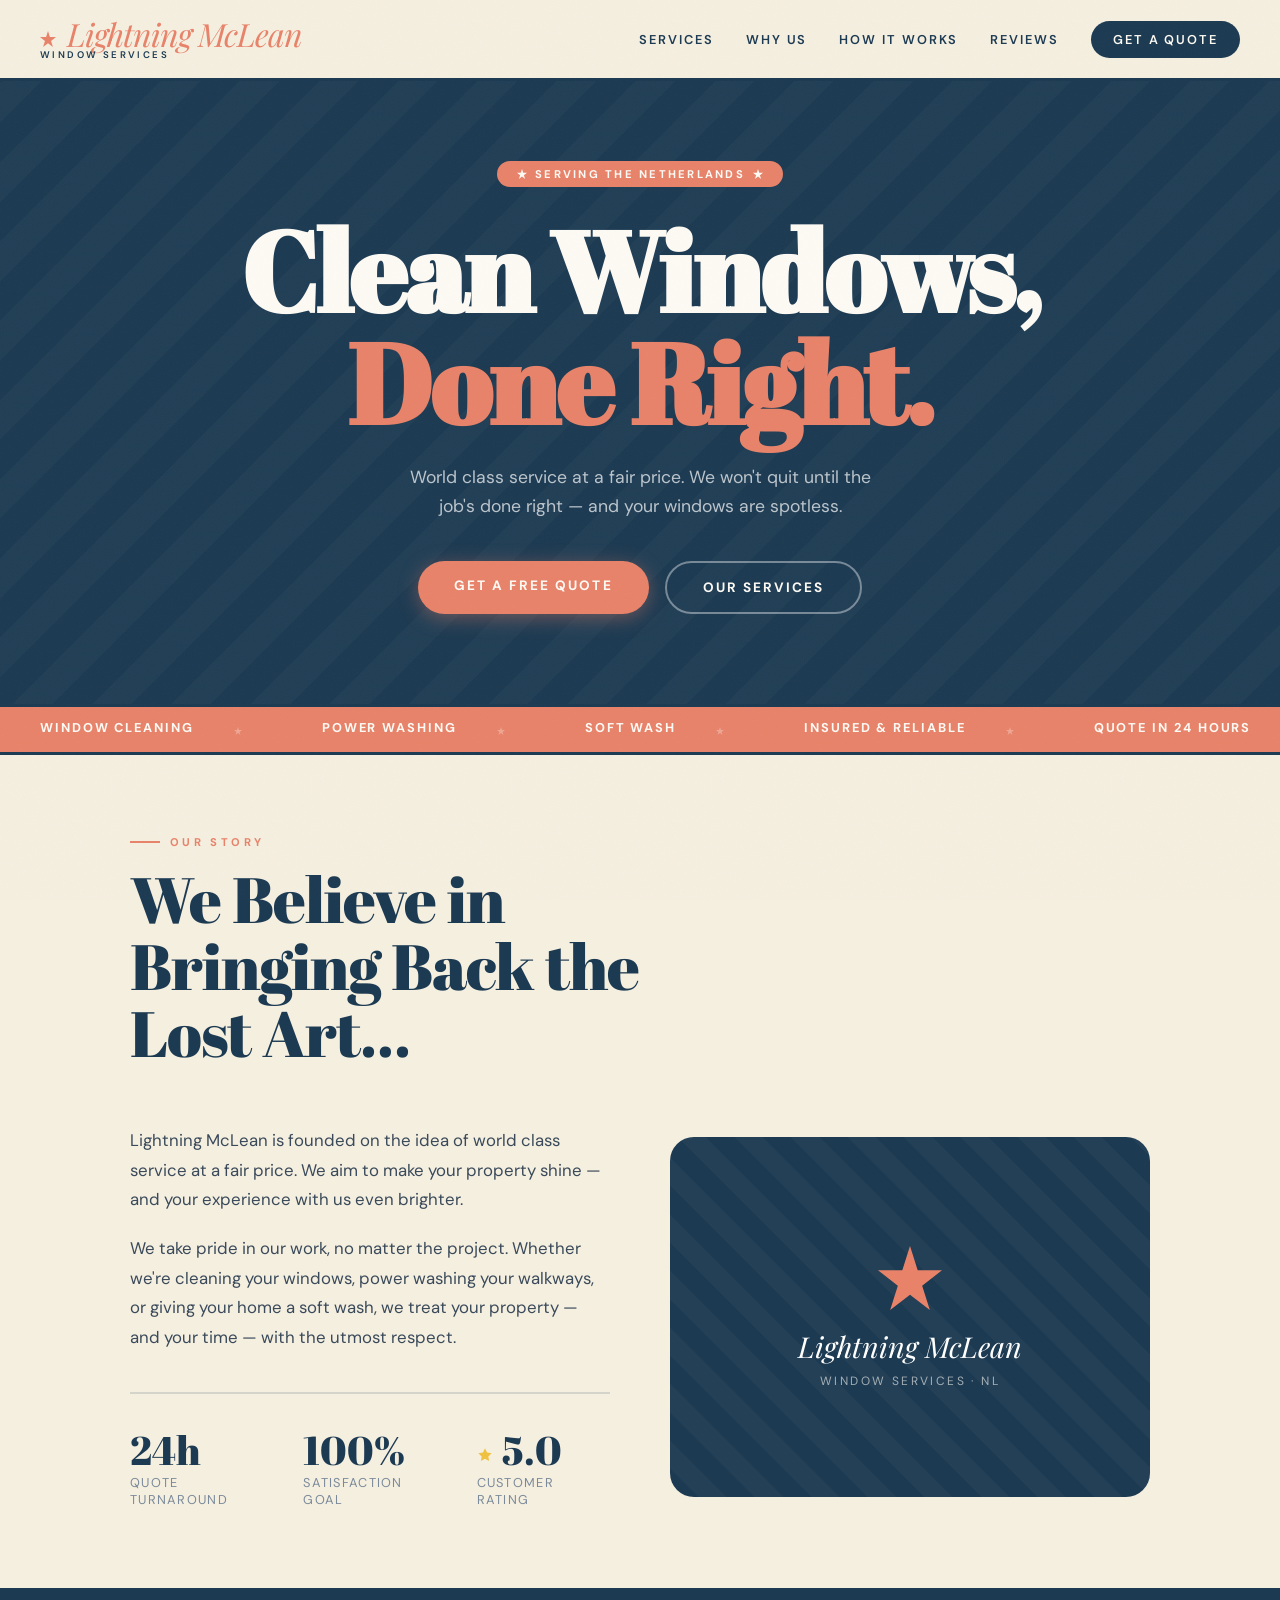
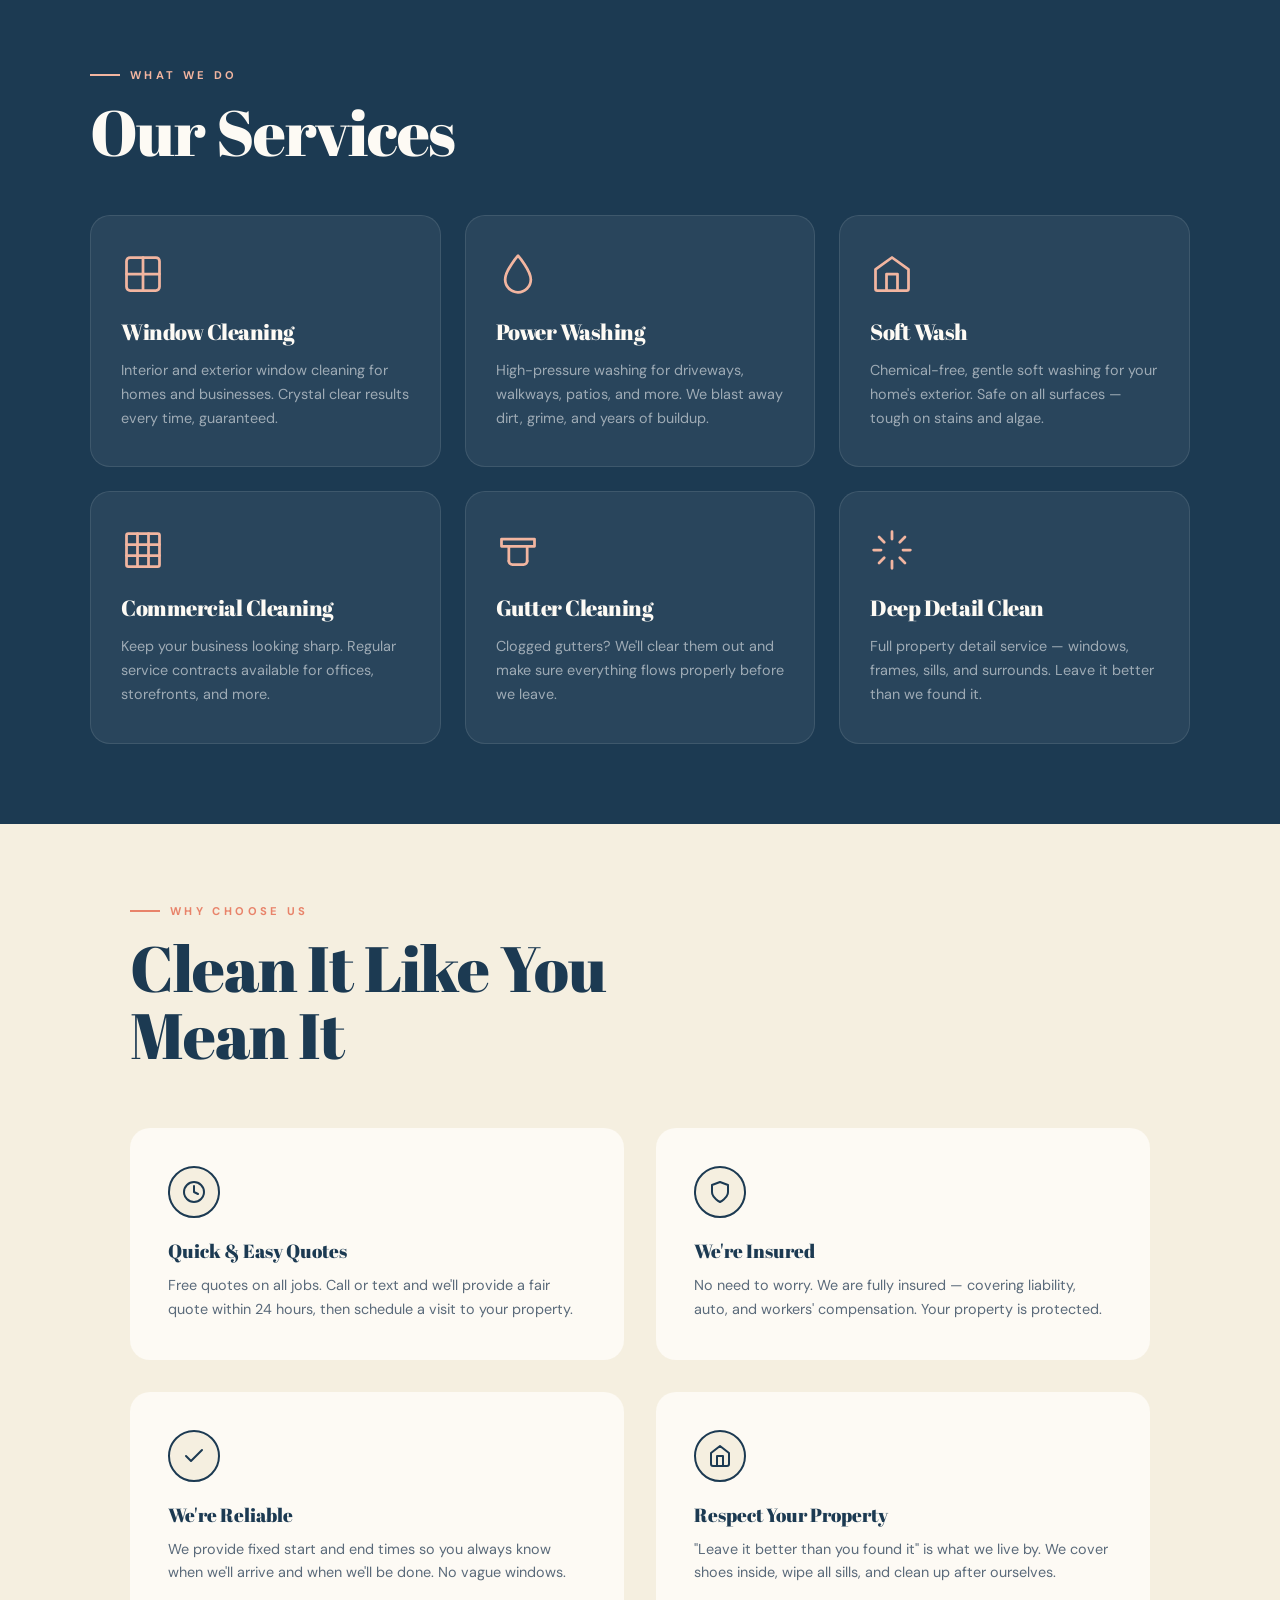
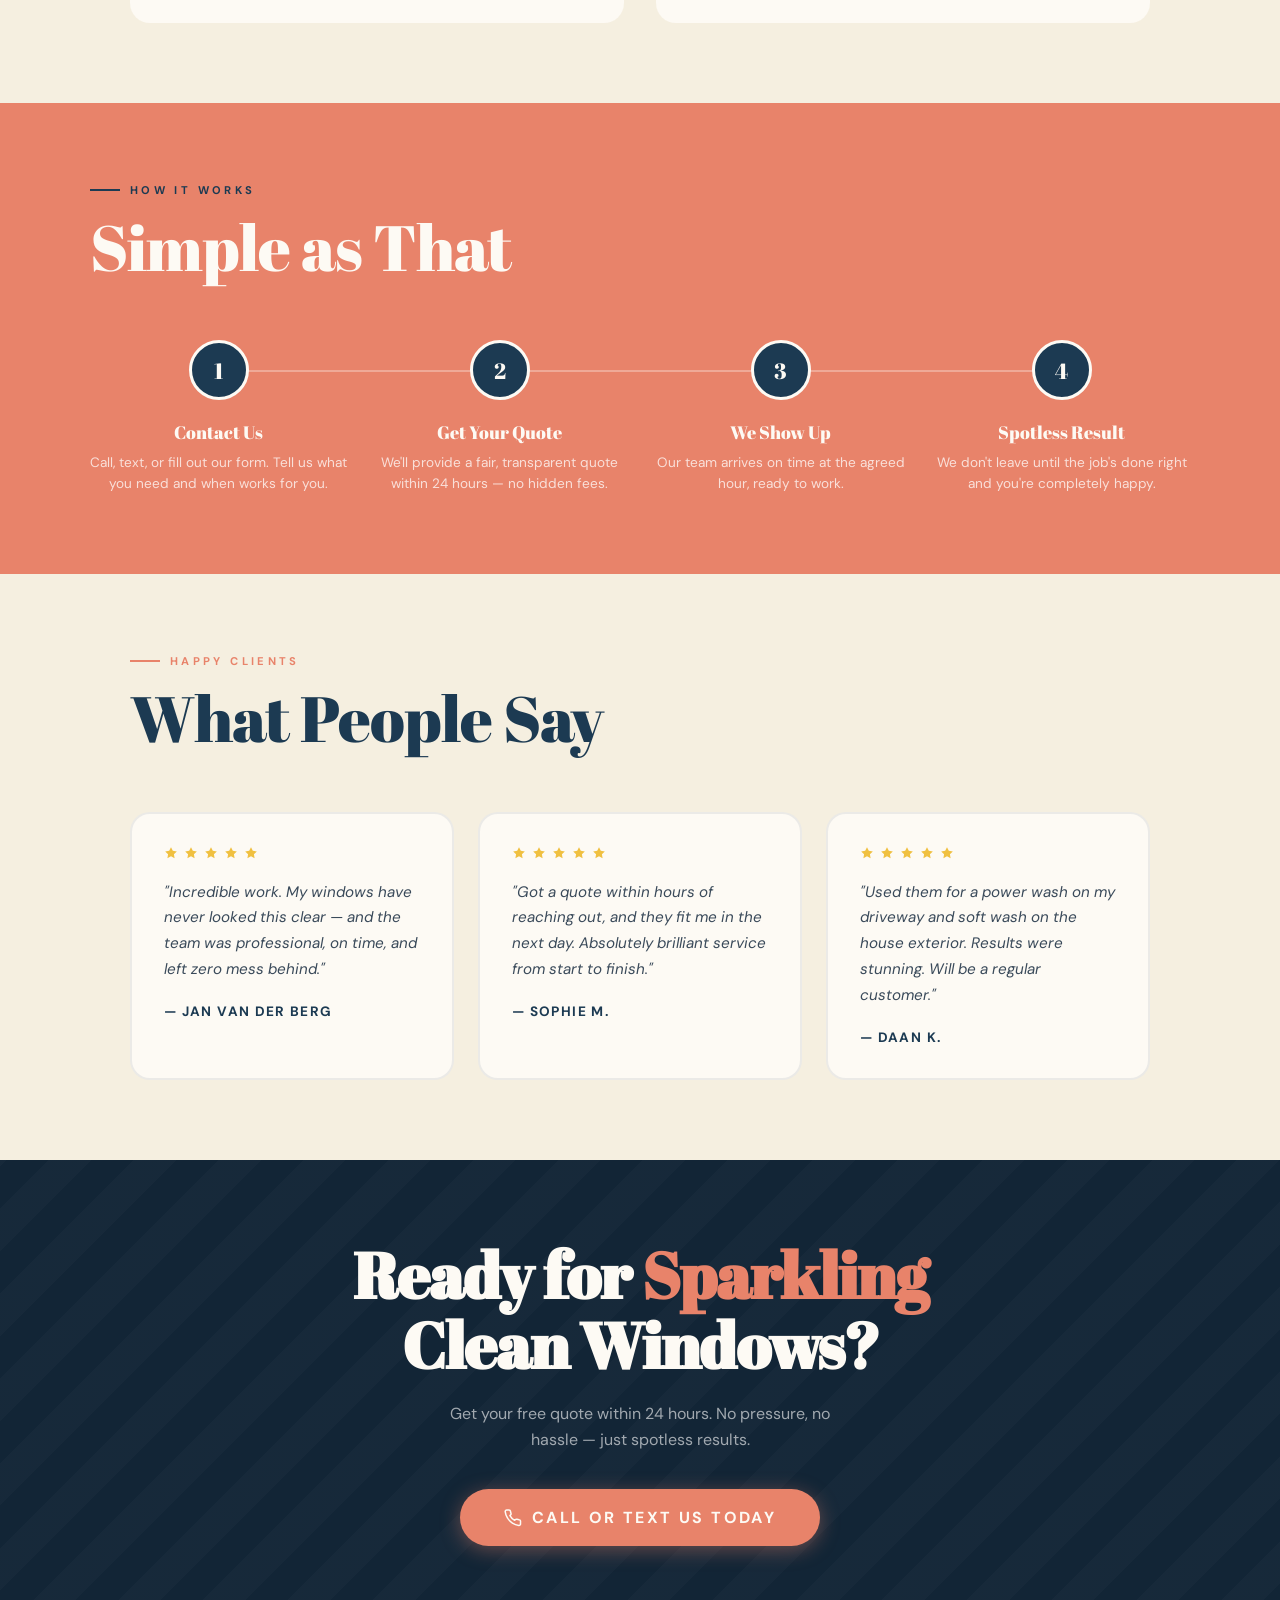
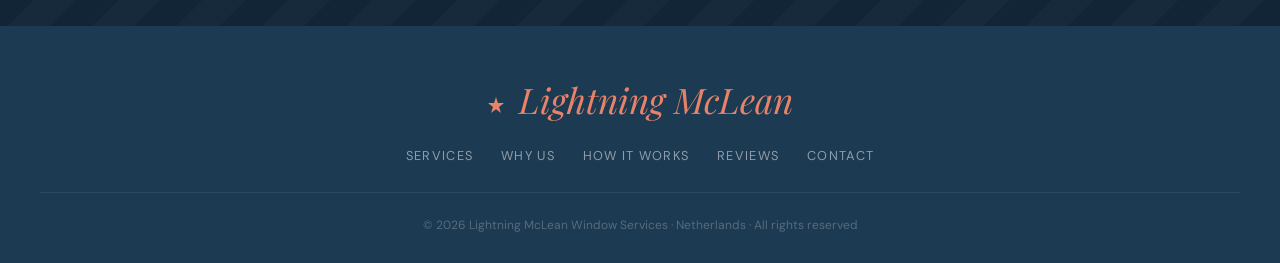
==== index.html @ 9692aee8 "Rename lightning-mclean.html to index.html" ====
<!DOCTYPE html>
<html lang="en">
<head>
<meta charset="UTF-8">
<meta name="viewport" content="width=device-width, initial-scale=1.0">
<title>Lightning McLean – Window Services</title>
<link href="https://fonts.googleapis.com/css2?family=Playfair+Display:ital,wght@0,700;1,700&family=Abril+Fatface&family=DM+Sans:wght@400;500;600&display=swap" rel="stylesheet">
<style>
  :root {
    --cream: #F5EFE0;
    --pink: #E8836A;
    --pink-light: #F2B5A0;
    --navy: #1C3A52;
    --navy-dark: #122536;
    --yellow: #F0C040;
    --white: #FDFAF4;
  }

  * { margin: 0; padding: 0; box-sizing: border-box; }

  html { scroll-behavior: smooth; }

  body {
    background: var(--cream);
    font-family: 'DM Sans', sans-serif;
    color: var(--navy);
    overflow-x: hidden;
  }

  /* ── NOISE TEXTURE OVERLAY ── */
  body::before {
    content: '';
    position: fixed;
    inset: 0;
    pointer-events: none;
    z-index: 9999;
    opacity: 0.025;
    background-image: url("data:image/svg+xml,%3Csvg viewBox='0 0 200 200' xmlns='http://www.w3.org/2000/svg'%3E%3Cfilter id='n'%3E%3CfeTurbulence type='fractalNoise' baseFrequency='0.9' numOctaves='4' stitchTiles='stitch'/%3E%3C/filter%3E%3Crect width='100%25' height='100%25' filter='url(%23n)'/%3E%3C/svg%3E");
    background-size: 200px;
  }

  /* ── NAV ── */
  nav {
    background: var(--cream);
    border-bottom: 3px solid var(--navy);
    padding: 18px 40px;
    display: flex;
    align-items: center;
    justify-content: space-between;
    position: sticky;
    top: 0;
    z-index: 100;
  }

  .logo {
    display: flex;
    flex-direction: column;
    line-height: 1;
  }

  .logo-script {
    font-family: 'Playfair Display', serif;
    font-style: italic;
    font-size: 2rem;
    color: var(--pink);
    letter-spacing: -1px;
  }

  .logo-sub {
    font-size: 0.6rem;
    font-weight: 600;
    letter-spacing: 0.25em;
    text-transform: uppercase;
    color: var(--navy);
  }

  .logo-star {
    display: inline-block;
    margin-right: 4px;
    color: var(--pink);
  }

  nav ul {
    list-style: none;
    display: flex;
    gap: 32px;
  }

  nav ul a {
    text-decoration: none;
    font-weight: 600;
    font-size: 0.8rem;
    letter-spacing: 0.15em;
    text-transform: uppercase;
    color: var(--navy);
    transition: color 0.2s;
  }

  nav ul a:hover { color: var(--pink); }

  .nav-cta {
    background: var(--navy);
    color: var(--white) !important;
    padding: 10px 22px;
    border-radius: 50px;
    transition: background 0.2s !important;
  }

  .nav-cta:hover { background: var(--pink) !important; color: var(--white) !important; }

  /* ── HERO ── */
  .hero {
    background: var(--navy);
    position: relative;
    overflow: hidden;
    padding: 80px 40px 90px;
    display: flex;
    flex-direction: column;
    align-items: center;
    text-align: center;
  }

  .hero-stripes {
    position: absolute;
    inset: 0;
    background: repeating-linear-gradient(
      -45deg,
      transparent,
      transparent 28px,
      rgba(255,255,255,0.025) 28px,
      rgba(255,255,255,0.025) 56px
    );
  }

  .hero-badge {
    background: var(--pink);
    color: var(--white);
    font-size: 0.7rem;
    font-weight: 700;
    letter-spacing: 0.2em;
    text-transform: uppercase;
    padding: 6px 20px;
    border-radius: 50px;
    margin-bottom: 28px;
    display: inline-flex;
    align-items: center;
    gap: 8px;
    position: relative;
  }

  .hero h1 {
    font-family: 'Abril Fatface', cursive;
    font-size: clamp(3.5rem, 9vw, 7rem);
    color: var(--white);
    line-height: 1;
    letter-spacing: -2px;
    position: relative;
    max-width: 800px;
  }

  .hero h1 span {
    color: var(--pink);
    display: block;
  }

  .hero-sub {
    color: rgba(255,255,255,0.7);
    font-size: 1.1rem;
    max-width: 480px;
    margin: 24px auto 40px;
    line-height: 1.65;
    position: relative;
  }

  .hero-btns {
    display: flex;
    gap: 16px;
    flex-wrap: wrap;
    justify-content: center;
    position: relative;
  }

  .btn-primary {
    background: var(--pink);
    color: var(--white);
    border: none;
    padding: 16px 36px;
    border-radius: 50px;
    font-family: 'DM Sans', sans-serif;
    font-weight: 700;
    font-size: 0.85rem;
    letter-spacing: 0.15em;
    text-transform: uppercase;
    cursor: pointer;
    text-decoration: none;
    display: inline-block;
    transition: transform 0.2s, box-shadow 0.2s;
    box-shadow: 0 4px 20px rgba(232,131,106,0.4);
  }

  .btn-primary:hover {
    transform: translateY(-2px);
    box-shadow: 0 8px 30px rgba(232,131,106,0.5);
  }

  .btn-outline {
    background: transparent;
    color: var(--white);
    border: 2px solid rgba(255,255,255,0.4);
    padding: 16px 36px;
    border-radius: 50px;
    font-family: 'DM Sans', sans-serif;
    font-weight: 700;
    font-size: 0.85rem;
    letter-spacing: 0.15em;
    text-transform: uppercase;
    cursor: pointer;
    text-decoration: none;
    display: inline-block;
    transition: border-color 0.2s, background 0.2s;
  }

  .btn-outline:hover {
    border-color: var(--pink);
    background: rgba(232,131,106,0.1);
  }

  /* ── MARQUEE TICKER ── */
  .ticker {
    background: var(--pink);
    color: var(--white);
    padding: 12px 0;
    overflow: hidden;
    border-top: 3px solid var(--navy);
    border-bottom: 3px solid var(--navy);
  }

  .ticker-inner {
    display: flex;
    white-space: nowrap;
    animation: ticker 20s linear infinite;
    gap: 0;
  }

  .ticker-item {
    font-weight: 700;
    font-size: 0.8rem;
    letter-spacing: 0.15em;
    text-transform: uppercase;
    padding: 0 40px;
    flex-shrink: 0;
  }

  .ticker-dot {
    opacity: 0.5;
    margin-right: 40px;
  }

  @keyframes ticker {
    0% { transform: translateX(0); }
    100% { transform: translateX(-50%); }
  }

  /* ── ABOUT ── */
  .section { padding: 80px 40px; max-width: 1100px; margin: 0 auto; }

  .section-label {
    font-size: 0.7rem;
    font-weight: 700;
    letter-spacing: 0.3em;
    text-transform: uppercase;
    color: var(--pink);
    margin-bottom: 16px;
    display: flex;
    align-items: center;
    gap: 10px;
  }

  .section-label::before {
    content: '';
    display: inline-block;
    width: 30px;
    height: 2px;
    background: var(--pink);
  }

  .section-title {
    font-family: 'Abril Fatface', cursive;
    font-size: clamp(2.5rem, 5vw, 4rem);
    color: var(--navy);
    line-height: 1.05;
    letter-spacing: -1px;
    max-width: 600px;
  }

  .about-grid {
    display: grid;
    grid-template-columns: 1fr 1fr;
    gap: 60px;
    align-items: center;
    margin-top: 60px;
  }

  .about-text p {
    font-size: 1.05rem;
    line-height: 1.75;
    color: #3a4a5a;
    margin-bottom: 20px;
  }

  .about-visual {
    background: var(--navy);
    border-radius: 24px;
    aspect-ratio: 4/3;
    display: flex;
    flex-direction: column;
    align-items: center;
    justify-content: center;
    position: relative;
    overflow: hidden;
  }

  .about-visual-inner {
    text-align: center;
    color: var(--white);
    position: relative;
    z-index: 1;
  }

  .about-visual::before {
    content: '';
    position: absolute;
    inset: 0;
    background: repeating-linear-gradient(
      45deg,
      transparent,
      transparent 20px,
      rgba(255,255,255,0.03) 20px,
      rgba(255,255,255,0.03) 40px
    );
  }

  .big-stat {
    font-family: 'Abril Fatface', cursive;
    font-size: 5rem;
    color: var(--pink);
    line-height: 1;
    display: block;
  }

  .stat-label {
    font-size: 0.75rem;
    letter-spacing: 0.2em;
    text-transform: uppercase;
    opacity: 0.6;
    margin-top: 8px;
  }

  .stats-row {
    display: flex;
    gap: 40px;
    margin-top: 40px;
    border-top: 2px solid rgba(28,58,82,0.15);
    padding-top: 36px;
  }

  .stat-box { flex: 1; }

  .stat-number {
    font-family: 'Abril Fatface', cursive;
    font-size: 2.5rem;
    color: var(--navy);
    line-height: 1;
  }

  .stat-desc {
    font-size: 0.8rem;
    color: #7a8a9a;
    margin-top: 4px;
    text-transform: uppercase;
    letter-spacing: 0.1em;
  }

  /* ── SERVICES ── */
  .services-section {
    background: var(--navy);
    padding: 80px 40px;
  }

  .services-inner {
    max-width: 1100px;
    margin: 0 auto;
  }

  .services-section .section-label { color: var(--pink-light); }
  .services-section .section-label::before { background: var(--pink-light); }
  .services-section .section-title { color: var(--white); }

  .services-grid {
    display: grid;
    grid-template-columns: repeat(3, 1fr);
    gap: 24px;
    margin-top: 50px;
  }

  .service-card {
    background: rgba(255,255,255,0.06);
    border: 1px solid rgba(255,255,255,0.1);
    border-radius: 20px;
    padding: 36px 30px;
    transition: transform 0.2s, background 0.2s;
    position: relative;
    overflow: hidden;
  }

  .service-card::before {
    content: '';
    position: absolute;
    top: 0; left: 0; right: 0;
    height: 3px;
    background: var(--pink);
    transform: scaleX(0);
    transform-origin: left;
    transition: transform 0.3s;
  }

  .service-card:hover { transform: translateY(-4px); background: rgba(255,255,255,0.09); }
  .service-card:hover::before { transform: scaleX(1); }

  .service-icon {
    width: 44px;
    height: 44px;
    margin-bottom: 20px;
    display: block;
    color: var(--pink-light);
  }

  .service-name {
    font-family: 'Abril Fatface', cursive;
    font-size: 1.4rem;
    color: var(--white);
    margin-bottom: 12px;
    letter-spacing: -0.5px;
  }

  .service-desc {
    font-size: 0.9rem;
    color: rgba(255,255,255,0.55);
    line-height: 1.65;
  }

  /* ── WHY US ── */
  .why-grid {
    display: grid;
    grid-template-columns: repeat(2, 1fr);
    gap: 32px;
    margin-top: 60px;
  }

  .why-card {
    background: var(--white);
    border-radius: 20px;
    padding: 36px;
    border: 2px solid transparent;
    transition: border-color 0.2s, transform 0.2s;
  }

  .why-card:hover {
    border-color: var(--pink);
    transform: translateY(-3px);
  }

  .why-icon {
    width: 52px;
    height: 52px;
    background: var(--cream);
    border-radius: 50%;
    display: flex;
    align-items: center;
    justify-content: center;
    margin-bottom: 20px;
    border: 2px solid var(--navy);
  }

  .why-icon svg {
    width: 24px;
    height: 24px;
    stroke: var(--navy);
    fill: none;
    stroke-width: 2;
    stroke-linecap: round;
    stroke-linejoin: round;
  }

  .why-title {
    font-family: 'Abril Fatface', cursive;
    font-size: 1.2rem;
    color: var(--navy);
    margin-bottom: 10px;
  }

  .why-desc {
    font-size: 0.9rem;
    color: #5a6a7a;
    line-height: 1.65;
  }

  /* ── PROCESS ── */
  .process-section {
    background: var(--pink);
    padding: 80px 40px;
  }

  .process-inner {
    max-width: 1100px;
    margin: 0 auto;
  }

  .process-section .section-label { color: var(--navy); }
  .process-section .section-label::before { background: var(--navy); }
  .process-section .section-title { color: var(--white); }

  .process-steps {
    display: grid;
    grid-template-columns: repeat(4, 1fr);
    gap: 24px;
    margin-top: 60px;
    position: relative;
  }

  .process-steps::before {
    content: '';
    position: absolute;
    top: 30px;
    left: 12%;
    right: 12%;
    height: 2px;
    background: rgba(255,255,255,0.3);
    z-index: 0;
  }

  .step {
    text-align: center;
    position: relative;
    z-index: 1;
  }

  .step-num {
    width: 60px;
    height: 60px;
    background: var(--navy);
    color: var(--white);
    border-radius: 50%;
    display: flex;
    align-items: center;
    justify-content: center;
    font-family: 'Abril Fatface', cursive;
    font-size: 1.4rem;
    margin: 0 auto 20px;
    border: 3px solid var(--white);
  }

  .step-title {
    font-family: 'Abril Fatface', cursive;
    font-size: 1.1rem;
    color: var(--white);
    margin-bottom: 8px;
  }

  .step-desc {
    font-size: 0.85rem;
    color: rgba(255,255,255,0.75);
    line-height: 1.55;
  }

  /* ── TESTIMONIALS ── */
  .testimonials-grid {
    display: grid;
    grid-template-columns: repeat(3, 1fr);
    gap: 24px;
    margin-top: 60px;
  }

  .testimonial {
    background: var(--white);
    border-radius: 20px;
    padding: 32px;
    border: 2px solid rgba(28,58,82,0.08);
  }

  .stars {
    color: var(--yellow);
    font-size: 0.9rem;
    margin-bottom: 16px;
    letter-spacing: 2px;
  }

  .testimonial-text {
    font-size: 0.95rem;
    line-height: 1.7;
    color: #3a4a5a;
    font-style: italic;
    margin-bottom: 20px;
  }

  .testimonial-author {
    font-weight: 700;
    font-size: 0.85rem;
    color: var(--navy);
    text-transform: uppercase;
    letter-spacing: 0.1em;
  }

  /* ── CTA BAND ── */
  .cta-band {
    background: var(--navy-dark);
    padding: 80px 40px;
    text-align: center;
    position: relative;
    overflow: hidden;
  }

  .cta-band::before {
    content: '';
    position: absolute;
    inset: 0;
    background: repeating-linear-gradient(
      -45deg,
      transparent,
      transparent 30px,
      rgba(255,255,255,0.02) 30px,
      rgba(255,255,255,0.02) 60px
    );
  }

  .cta-band h2 {
    font-family: 'Abril Fatface', cursive;
    font-size: clamp(2.5rem, 5vw, 4.5rem);
    color: var(--white);
    line-height: 1.1;
    letter-spacing: -1px;
    margin-bottom: 20px;
    position: relative;
  }

  .cta-band h2 span { color: var(--pink); }

  .cta-band p {
    color: rgba(255,255,255,0.6);
    font-size: 1rem;
    max-width: 420px;
    margin: 0 auto 36px;
    line-height: 1.65;
    position: relative;
  }

  .cta-band .btn-primary { position: relative; font-size: 1rem; padding: 18px 44px; }

  /* ── FOOTER ── */
  footer {
    background: var(--navy);
    padding: 50px 40px 30px;
    display: flex;
    flex-direction: column;
    align-items: center;
    text-align: center;
    gap: 24px;
  }

  .footer-logo-script {
    font-family: 'Playfair Display', serif;
    font-style: italic;
    font-size: 2.2rem;
    color: var(--pink);
  }

  .footer-links {
    display: flex;
    gap: 28px;
    flex-wrap: wrap;
    justify-content: center;
  }

  .footer-links a {
    color: rgba(255,255,255,0.5);
    text-decoration: none;
    font-size: 0.8rem;
    letter-spacing: 0.1em;
    text-transform: uppercase;
    transition: color 0.2s;
  }

  .footer-links a:hover { color: var(--pink); }

  .footer-copy {
    color: rgba(255,255,255,0.25);
    font-size: 0.75rem;
    border-top: 1px solid rgba(255,255,255,0.08);
    width: 100%;
    padding-top: 24px;
    margin-top: 4px;
  }

  /* ── ANIMATIONS ── */
  .fade-up {
    opacity: 0;
    transform: translateY(30px);
    transition: opacity 0.6s ease, transform 0.6s ease;
  }

  .fade-up.visible {
    opacity: 1;
    transform: translateY(0);
  }

  /* ── RESPONSIVE ── */
  @media (max-width: 768px) {
    nav ul { display: none; }
    .about-grid, .services-grid, .why-grid, .testimonials-grid { grid-template-columns: 1fr; }
    .process-steps { grid-template-columns: repeat(2, 1fr); }
    .process-steps::before { display: none; }
    .section { padding: 60px 24px; }
    .services-section, .process-section, .cta-band { padding: 60px 24px; }
    footer { padding: 40px 24px 24px; }
    nav { padding: 16px 24px; }
    .hero { padding: 60px 24px 70px; }
  }
</style>
</head>
<body>

<!-- NAV -->
<nav>
  <div class="logo">
    <span class="logo-script"><span class="logo-star"><svg width="16" height="16" viewBox="0 0 10 10" fill="currentColor"><polygon points="5,0 6.2,3.8 10,3.8 6.9,6.2 8.1,10 5,7.6 1.9,10 3.1,6.2 0,3.8 3.8,3.8"/></svg></span> Lightning McLean</span>
    <span class="logo-sub">Window Services</span>
  </div>
  <ul>
    <li><a href="#services">Services</a></li>
    <li><a href="#why">Why Us</a></li>
    <li><a href="#process">How It Works</a></li>
    <li><a href="#reviews">Reviews</a></li>
    <li><a href="#contact" class="nav-cta">Get a Quote</a></li>
  </ul>
</nav>

<!-- HERO -->
<section class="hero">
  <div class="hero-stripes"></div>
  <div class="hero-badge">
    <svg width="10" height="10" viewBox="0 0 10 10" fill="currentColor"><polygon points="5,0 6.2,3.8 10,3.8 6.9,6.2 8.1,10 5,7.6 1.9,10 3.1,6.2 0,3.8 3.8,3.8"/></svg>
    Serving the Netherlands
    <svg width="10" height="10" viewBox="0 0 10 10" fill="currentColor"><polygon points="5,0 6.2,3.8 10,3.8 6.9,6.2 8.1,10 5,7.6 1.9,10 3.1,6.2 0,3.8 3.8,3.8"/></svg>
  </div>
  <h1>
    Clean Windows,<span>Done Right.</span>
  </h1>
  <p class="hero-sub">World class service at a fair price. We won't quit until the job's done right — and your windows are spotless.</p>
  <div class="hero-btns">
    <a href="#contact" class="btn-primary">Get a Free Quote</a>
    <a href="#services" class="btn-outline">Our Services</a>
  </div>
</section>

<!-- TICKER -->
<div class="ticker">
  <div class="ticker-inner">
    <span class="ticker-item">Window Cleaning</span><span class="ticker-dot"><svg width="8" height="8" viewBox="0 0 10 10" fill="currentColor" style="opacity:0.6"><polygon points="5,0 6.2,3.8 10,3.8 6.9,6.2 8.1,10 5,7.6 1.9,10 3.1,6.2 0,3.8 3.8,3.8"/></svg></span>
    <span class="ticker-item">Power Washing</span><span class="ticker-dot"><svg width="8" height="8" viewBox="0 0 10 10" fill="currentColor" style="opacity:0.6"><polygon points="5,0 6.2,3.8 10,3.8 6.9,6.2 8.1,10 5,7.6 1.9,10 3.1,6.2 0,3.8 3.8,3.8"/></svg></span>
    <span class="ticker-item">Soft Wash</span><span class="ticker-dot"><svg width="8" height="8" viewBox="0 0 10 10" fill="currentColor" style="opacity:0.6"><polygon points="5,0 6.2,3.8 10,3.8 6.9,6.2 8.1,10 5,7.6 1.9,10 3.1,6.2 0,3.8 3.8,3.8"/></svg></span>
    <span class="ticker-item">Insured &amp; Reliable</span><span class="ticker-dot"><svg width="8" height="8" viewBox="0 0 10 10" fill="currentColor" style="opacity:0.6"><polygon points="5,0 6.2,3.8 10,3.8 6.9,6.2 8.1,10 5,7.6 1.9,10 3.1,6.2 0,3.8 3.8,3.8"/></svg></span>
    <span class="ticker-item">Quote in 24 Hours</span><span class="ticker-dot"><svg width="8" height="8" viewBox="0 0 10 10" fill="currentColor" style="opacity:0.6"><polygon points="5,0 6.2,3.8 10,3.8 6.9,6.2 8.1,10 5,7.6 1.9,10 3.1,6.2 0,3.8 3.8,3.8"/></svg></span>
    <span class="ticker-item">Window Cleaning</span><span class="ticker-dot"><svg width="8" height="8" viewBox="0 0 10 10" fill="currentColor" style="opacity:0.6"><polygon points="5,0 6.2,3.8 10,3.8 6.9,6.2 8.1,10 5,7.6 1.9,10 3.1,6.2 0,3.8 3.8,3.8"/></svg></span>
    <span class="ticker-item">Power Washing</span><span class="ticker-dot"><svg width="8" height="8" viewBox="0 0 10 10" fill="currentColor" style="opacity:0.6"><polygon points="5,0 6.2,3.8 10,3.8 6.9,6.2 8.1,10 5,7.6 1.9,10 3.1,6.2 0,3.8 3.8,3.8"/></svg></span>
    <span class="ticker-item">Soft Wash</span><span class="ticker-dot"><svg width="8" height="8" viewBox="0 0 10 10" fill="currentColor" style="opacity:0.6"><polygon points="5,0 6.2,3.8 10,3.8 6.9,6.2 8.1,10 5,7.6 1.9,10 3.1,6.2 0,3.8 3.8,3.8"/></svg></span>
    <span class="ticker-item">Insured &amp; Reliable</span><span class="ticker-dot"><svg width="8" height="8" viewBox="0 0 10 10" fill="currentColor" style="opacity:0.6"><polygon points="5,0 6.2,3.8 10,3.8 6.9,6.2 8.1,10 5,7.6 1.9,10 3.1,6.2 0,3.8 3.8,3.8"/></svg></span>
    <span class="ticker-item">Quote in 24 Hours</span><span class="ticker-dot"><svg width="8" height="8" viewBox="0 0 10 10" fill="currentColor" style="opacity:0.6"><polygon points="5,0 6.2,3.8 10,3.8 6.9,6.2 8.1,10 5,7.6 1.9,10 3.1,6.2 0,3.8 3.8,3.8"/></svg></span>
  </div>
</div>

<!-- ABOUT -->
<div style="max-width:1100px; margin: 0 auto; padding: 80px 40px;">
  <div class="section-label">Our Story</div>
  <div class="section-title">We Believe in Bringing Back the Lost Art…</div>

  <div class="about-grid">
    <div class="about-text fade-up">
      <p>Lightning McLean is founded on the idea of world class service at a fair price. We aim to make your property shine — and your experience with us even brighter.</p>
      <p>We take pride in our work, no matter the project. Whether we're cleaning your windows, power washing your walkways, or giving your home a soft wash, we treat your property — and your time — with the utmost respect.</p>
      <div class="stats-row">
        <div class="stat-box">
          <div class="stat-number">24h</div>
          <div class="stat-desc">Quote turnaround</div>
        </div>
        <div class="stat-box">
          <div class="stat-number">100%</div>
          <div class="stat-desc">Satisfaction goal</div>
        </div>
        <div class="stat-box">
  <div class="stat-number">
    <svg width="16" height="16" viewBox="0 0 24 24" fill="#F0C040" style="vertical-align:middle;margin-right:2px"><polygon points="12,2 15.09,8.26 22,9.27 17,14.14 18.18,21.02 12,17.77 5.82,21.02 7,14.14 2,9.27 8.91,8.26"/></svg>
    5.0
  </div>
          <div class="stat-desc">Customer rating</div>
        </div>
      </div>
    </div>
    <div class="about-visual fade-up" style="transition-delay: 0.15s">
      <div class="about-visual-inner">
        <svg width="64" height="64" viewBox="0 0 10 10" fill="#E8836A"><polygon points="5,0 6.2,3.8 10,3.8 6.9,6.2 8.1,10 5,7.6 1.9,10 3.1,6.2 0,3.8 3.8,3.8"/></svg>
        <div style="font-family:'Playfair Display',serif; font-style:italic; font-size:1.8rem; color:#fff; margin-top: 12px;">Lightning McLean</div>
        <div class="stat-label">Window Services · NL</div>
      </div>
    </div>
  </div>
</div>

<!-- SERVICES -->
<section class="services-section" id="services">
  <div class="services-inner">
    <div class="section-label" style="color: var(--pink-light)">What We Do</div>
    <div class="section-title" style="color: var(--white)">Our Services</div>
    <div class="services-grid">
      <div class="service-card fade-up">
        <!-- Window icon -->
        <svg class="service-icon" viewBox="0 0 24 24" fill="none" stroke="currentColor" stroke-width="1.5" stroke-linecap="round" stroke-linejoin="round">
          <rect x="3" y="3" width="18" height="18" rx="2"/><line x1="12" y1="3" x2="12" y2="21"/><line x1="3" y1="12" x2="21" y2="12"/>
        </svg>
        <div class="service-name">Window Cleaning</div>
        <p class="service-desc">Interior and exterior window cleaning for homes and businesses. Crystal clear results every time, guaranteed.</p>
      </div>
      <div class="service-card fade-up" style="transition-delay:0.1s">
        <!-- Water drop / pressure icon -->
        <svg class="service-icon" viewBox="0 0 24 24" fill="none" stroke="currentColor" stroke-width="1.5" stroke-linecap="round" stroke-linejoin="round">
          <path d="M12 2C12 2 5 10 5 15a7 7 0 0 0 14 0c0-5-7-13-7-13z"/>
        </svg>
        <div class="service-name">Power Washing</div>
        <p class="service-desc">High-pressure washing for driveways, walkways, patios, and more. We blast away dirt, grime, and years of buildup.</p>
      </div>
      <div class="service-card fade-up" style="transition-delay:0.2s">
        <!-- House icon -->
        <svg class="service-icon" viewBox="0 0 24 24" fill="none" stroke="currentColor" stroke-width="1.5" stroke-linecap="round" stroke-linejoin="round">
          <path d="M3 9.5L12 3l9 6.5V20a1 1 0 0 1-1 1H4a1 1 0 0 1-1-1V9.5z"/><polyline points="9 21 9 12 15 12 15 21"/>
        </svg>
        <div class="service-name">Soft Wash</div>
        <p class="service-desc">Chemical-free, gentle soft washing for your home's exterior. Safe on all surfaces — tough on stains and algae.</p>
      </div>
      <div class="service-card fade-up" style="transition-delay:0.3s">
        <!-- Building icon -->
        <svg class="service-icon" viewBox="0 0 24 24" fill="none" stroke="currentColor" stroke-width="1.5" stroke-linecap="round" stroke-linejoin="round">
          <rect x="3" y="3" width="18" height="18" rx="1"/><line x1="9" y1="3" x2="9" y2="21"/><line x1="15" y1="3" x2="15" y2="21"/><line x1="3" y1="9" x2="21" y2="9"/><line x1="3" y1="15" x2="21" y2="15"/>
        </svg>
        <div class="service-name">Commercial Cleaning</div>
        <p class="service-desc">Keep your business looking sharp. Regular service contracts available for offices, storefronts, and more.</p>
      </div>
      <div class="service-card fade-up" style="transition-delay:0.4s">
        <!-- Gutter / pipe icon -->
        <svg class="service-icon" viewBox="0 0 24 24" fill="none" stroke="currentColor" stroke-width="1.5" stroke-linecap="round" stroke-linejoin="round">
          <path d="M3 6h18v4H3z"/><line x1="7" y1="10" x2="7" y2="18"/><line x1="17" y1="10" x2="17" y2="18"/><path d="M7 18c0 1.1.9 2 2 2h6a2 2 0 0 0 2-2"/>
        </svg>
        <div class="service-name">Gutter Cleaning</div>
        <p class="service-desc">Clogged gutters? We'll clear them out and make sure everything flows properly before we leave.</p>
      </div>
      <div class="service-card fade-up" style="transition-delay:0.5s">
        <!-- Sparkle / clean icon -->
        <svg class="service-icon" viewBox="0 0 24 24" fill="none" stroke="currentColor" stroke-width="1.5" stroke-linecap="round" stroke-linejoin="round">
          <path d="M12 2v4M12 18v4M4.93 4.93l2.83 2.83M16.24 16.24l2.83 2.83M2 12h4M18 12h4M4.93 19.07l2.83-2.83M16.24 7.76l2.83-2.83"/>
        </svg>
        <div class="service-name">Deep Detail Clean</div>
        <p class="service-desc">Full property detail service — windows, frames, sills, and surrounds. Leave it better than we found it.</p>
      </div>
    </div>
  </div>
</section>

<!-- WHY US -->
<div style="max-width:1100px; margin: 0 auto; padding: 80px 40px;" id="why">
  <div class="section-label">Why Choose Us</div>
  <div class="section-title">Clean It Like You Mean It</div>
  <div class="why-grid">
    <div class="why-card fade-up">
      <div class="why-icon">
        <svg viewBox="0 0 24 24" fill="none" stroke="currentColor" stroke-width="2" stroke-linecap="round" stroke-linejoin="round">
          <circle cx="12" cy="12" r="10"/><polyline points="12 6 12 12 16 14"/>
        </svg>
      </div>
      <div class="why-title">Quick &amp; Easy Quotes</div>
      <p class="why-desc">Free quotes on all jobs. Call or text and we'll provide a fair quote within 24 hours, then schedule a visit to your property.</p>
    </div>
    <div class="why-card fade-up" style="transition-delay:0.1s">
      <div class="why-icon">
        <svg viewBox="0 0 24 24" fill="none" stroke="currentColor" stroke-width="2" stroke-linecap="round" stroke-linejoin="round">
          <path d="M12 22s8-4 8-10V5l-8-3-8 3v7c0 6 8 10 8 10z"/>
        </svg>
      </div>
      <div class="why-title">We're Insured</div>
      <p class="why-desc">No need to worry. We are fully insured — covering liability, auto, and workers' compensation. Your property is protected.</p>
    </div>
    <div class="why-card fade-up" style="transition-delay:0.2s">
      <div class="why-icon">
        <svg viewBox="0 0 24 24" fill="none" stroke="currentColor" stroke-width="2" stroke-linecap="round" stroke-linejoin="round">
          <polyline points="20 6 9 17 4 12"/>
        </svg>
      </div>
      <div class="why-title">We're Reliable</div>
      <p class="why-desc">We provide fixed start and end times so you always know when we'll arrive and when we'll be done. No vague windows.</p>
    </div>
    <div class="why-card fade-up" style="transition-delay:0.3s">
      <div class="why-icon">
        <svg viewBox="0 0 24 24" fill="none" stroke="currentColor" stroke-width="2" stroke-linecap="round" stroke-linejoin="round">
          <path d="M3 9l9-7 9 7v11a2 2 0 0 1-2 2H5a2 2 0 0 1-2-2z"/><polyline points="9 22 9 12 15 12 15 22"/>
        </svg>
      </div>
      <div class="why-title">Respect Your Property</div>
      <p class="why-desc">"Leave it better than you found it" is what we live by. We cover shoes inside, wipe all sills, and clean up after ourselves.</p>
    </div>
  </div>
</div>

<!-- PROCESS -->
<section class="process-section" id="process">
  <div class="process-inner">
    <div class="section-label" style="color: var(--navy)">How It Works</div>
    <div class="section-title" style="color: var(--white)">Simple as That</div>
    <div class="process-steps">
      <div class="step fade-up">
        <div class="step-num">1</div>
        <div class="step-title">Contact Us</div>
        <p class="step-desc">Call, text, or fill out our form. Tell us what you need and when works for you.</p>
      </div>
      <div class="step fade-up" style="transition-delay:0.1s">
        <div class="step-num">2</div>
        <div class="step-title">Get Your Quote</div>
        <p class="step-desc">We'll provide a fair, transparent quote within 24 hours — no hidden fees.</p>
      </div>
      <div class="step fade-up" style="transition-delay:0.2s">
        <div class="step-num">3</div>
        <div class="step-title">We Show Up</div>
        <p class="step-desc">Our team arrives on time at the agreed hour, ready to work.</p>
      </div>
      <div class="step fade-up" style="transition-delay:0.3s">
        <div class="step-num">4</div>
        <div class="step-title">Spotless Result</div>
        <p class="step-desc">We don't leave until the job's done right and you're completely happy.</p>
      </div>
    </div>
  </div>
</section>

<!-- TESTIMONIALS -->
<div style="max-width:1100px; margin: 0 auto; padding: 80px 40px;" id="reviews">
  <div class="section-label">Happy Clients</div>
  <div class="section-title">What People Say</div>
  <div class="testimonials-grid">
    <div class="testimonial fade-up">
      <div class="stars">
        <svg width="14" height="14" viewBox="0 0 24 24" fill="#F0C040"><polygon points="12,2 15.09,8.26 22,9.27 17,14.14 18.18,21.02 12,17.77 5.82,21.02 7,14.14 2,9.27 8.91,8.26"/></svg>
        <svg width="14" height="14" viewBox="0 0 24 24" fill="#F0C040"><polygon points="12,2 15.09,8.26 22,9.27 17,14.14 18.18,21.02 12,17.77 5.82,21.02 7,14.14 2,9.27 8.91,8.26"/></svg>
        <svg width="14" height="14" viewBox="0 0 24 24" fill="#F0C040"><polygon points="12,2 15.09,8.26 22,9.27 17,14.14 18.18,21.02 12,17.77 5.82,21.02 7,14.14 2,9.27 8.91,8.26"/></svg>
        <svg width="14" height="14" viewBox="0 0 24 24" fill="#F0C040"><polygon points="12,2 15.09,8.26 22,9.27 17,14.14 18.18,21.02 12,17.77 5.82,21.02 7,14.14 2,9.27 8.91,8.26"/></svg>
        <svg width="14" height="14" viewBox="0 0 24 24" fill="#F0C040"><polygon points="12,2 15.09,8.26 22,9.27 17,14.14 18.18,21.02 12,17.77 5.82,21.02 7,14.14 2,9.27 8.91,8.26"/></svg>
      </div>
      <p class="testimonial-text">"Incredible work. My windows have never looked this clear — and the team was professional, on time, and left zero mess behind."</p>
      <div class="testimonial-author">— Jan van der Berg</div>
    </div>
    <div class="testimonial fade-up" style="transition-delay:0.1s">
      <div class="stars">
        <svg width="14" height="14" viewBox="0 0 24 24" fill="#F0C040"><polygon points="12,2 15.09,8.26 22,9.27 17,14.14 18.18,21.02 12,17.77 5.82,21.02 7,14.14 2,9.27 8.91,8.26"/></svg>
        <svg width="14" height="14" viewBox="0 0 24 24" fill="#F0C040"><polygon points="12,2 15.09,8.26 22,9.27 17,14.14 18.18,21.02 12,17.77 5.82,21.02 7,14.14 2,9.27 8.91,8.26"/></svg>
        <svg width="14" height="14" viewBox="0 0 24 24" fill="#F0C040"><polygon points="12,2 15.09,8.26 22,9.27 17,14.14 18.18,21.02 12,17.77 5.82,21.02 7,14.14 2,9.27 8.91,8.26"/></svg>
        <svg width="14" height="14" viewBox="0 0 24 24" fill="#F0C040"><polygon points="12,2 15.09,8.26 22,9.27 17,14.14 18.18,21.02 12,17.77 5.82,21.02 7,14.14 2,9.27 8.91,8.26"/></svg>
        <svg width="14" height="14" viewBox="0 0 24 24" fill="#F0C040"><polygon points="12,2 15.09,8.26 22,9.27 17,14.14 18.18,21.02 12,17.77 5.82,21.02 7,14.14 2,9.27 8.91,8.26"/></svg>
      </div>
      <p class="testimonial-text">"Got a quote within hours of reaching out, and they fit me in the next day. Absolutely brilliant service from start to finish."</p>
      <div class="testimonial-author">— Sophie M.</div>
    </div>
    <div class="testimonial fade-up" style="transition-delay:0.2s">
      <div class="stars">
        <svg width="14" height="14" viewBox="0 0 24 24" fill="#F0C040"><polygon points="12,2 15.09,8.26 22,9.27 17,14.14 18.18,21.02 12,17.77 5.82,21.02 7,14.14 2,9.27 8.91,8.26"/></svg>
        <svg width="14" height="14" viewBox="0 0 24 24" fill="#F0C040"><polygon points="12,2 15.09,8.26 22,9.27 17,14.14 18.18,21.02 12,17.77 5.82,21.02 7,14.14 2,9.27 8.91,8.26"/></svg>
        <svg width="14" height="14" viewBox="0 0 24 24" fill="#F0C040"><polygon points="12,2 15.09,8.26 22,9.27 17,14.14 18.18,21.02 12,17.77 5.82,21.02 7,14.14 2,9.27 8.91,8.26"/></svg>
        <svg width="14" height="14" viewBox="0 0 24 24" fill="#F0C040"><polygon points="12,2 15.09,8.26 22,9.27 17,14.14 18.18,21.02 12,17.77 5.82,21.02 7,14.14 2,9.27 8.91,8.26"/></svg>
        <svg width="14" height="14" viewBox="0 0 24 24" fill="#F0C040"><polygon points="12,2 15.09,8.26 22,9.27 17,14.14 18.18,21.02 12,17.77 5.82,21.02 7,14.14 2,9.27 8.91,8.26"/></svg>
      </div>
      <p class="testimonial-text">"Used them for a power wash on my driveway and soft wash on the house exterior. Results were stunning. Will be a regular customer."</p>
      <div class="testimonial-author">— Daan K.</div>
    </div>
  </div>
</div>

<!-- CTA -->
<section class="cta-band" id="contact">
  <h2>Ready for <span>Sparkling</span><br>Clean Windows?</h2>
  <p>Get your free quote within 24 hours. No pressure, no hassle — just spotless results.</p>
  <a href="tel:+31000000000" class="btn-primary" style="display:inline-flex;align-items:center;gap:10px;">
    <svg width="18" height="18" viewBox="0 0 24 24" fill="none" stroke="currentColor" stroke-width="2" stroke-linecap="round" stroke-linejoin="round"><path d="M22 16.92v3a2 2 0 0 1-2.18 2 19.79 19.79 0 0 1-8.63-3.07A19.5 19.5 0 0 1 4.69 12 19.79 19.79 0 0 1 1.61 3.41 2 2 0 0 1 3.6 1.22h3a2 2 0 0 1 2 1.72c.127.96.361 1.903.7 2.81a2 2 0 0 1-.45 2.11L7.91 8.81a16 16 0 0 0 6.29 6.29l.96-.96a2 2 0 0 1 2.11-.45c.907.339 1.85.573 2.81.7A2 2 0 0 1 22 16.92z"/></svg>
    Call or Text Us Today
  </a>
</section>

<!-- FOOTER -->
<footer>
  <div class="footer-logo-script">
    <svg width="16" height="16" viewBox="0 0 10 10" fill="#E8836A" style="vertical-align:middle;margin-right:6px"><polygon points="5,0 6.2,3.8 10,3.8 6.9,6.2 8.1,10 5,7.6 1.9,10 3.1,6.2 0,3.8 3.8,3.8"/></svg>
    Lightning McLean
  </div>
  <div class="footer-links">
    <a href="#services">Services</a>
    <a href="#why">Why Us</a>
    <a href="#process">How It Works</a>
    <a href="#reviews">Reviews</a>
    <a href="#contact">Contact</a>
  </div>
  <div class="footer-copy">© 2026 Lightning McLean Window Services · Netherlands · All rights reserved</div>
</footer>

<script>
  // Fade-up on scroll
  const obs = new IntersectionObserver((entries) => {
    entries.forEach(e => {
      if (e.isIntersecting) {
        e.target.classList.add('visible');
        obs.unobserve(e.target);
      }
    });
  }, { threshold: 0.12 });

  document.querySelectorAll('.fade-up').forEach(el => obs.observe(el));
</script>
</body>
</html>
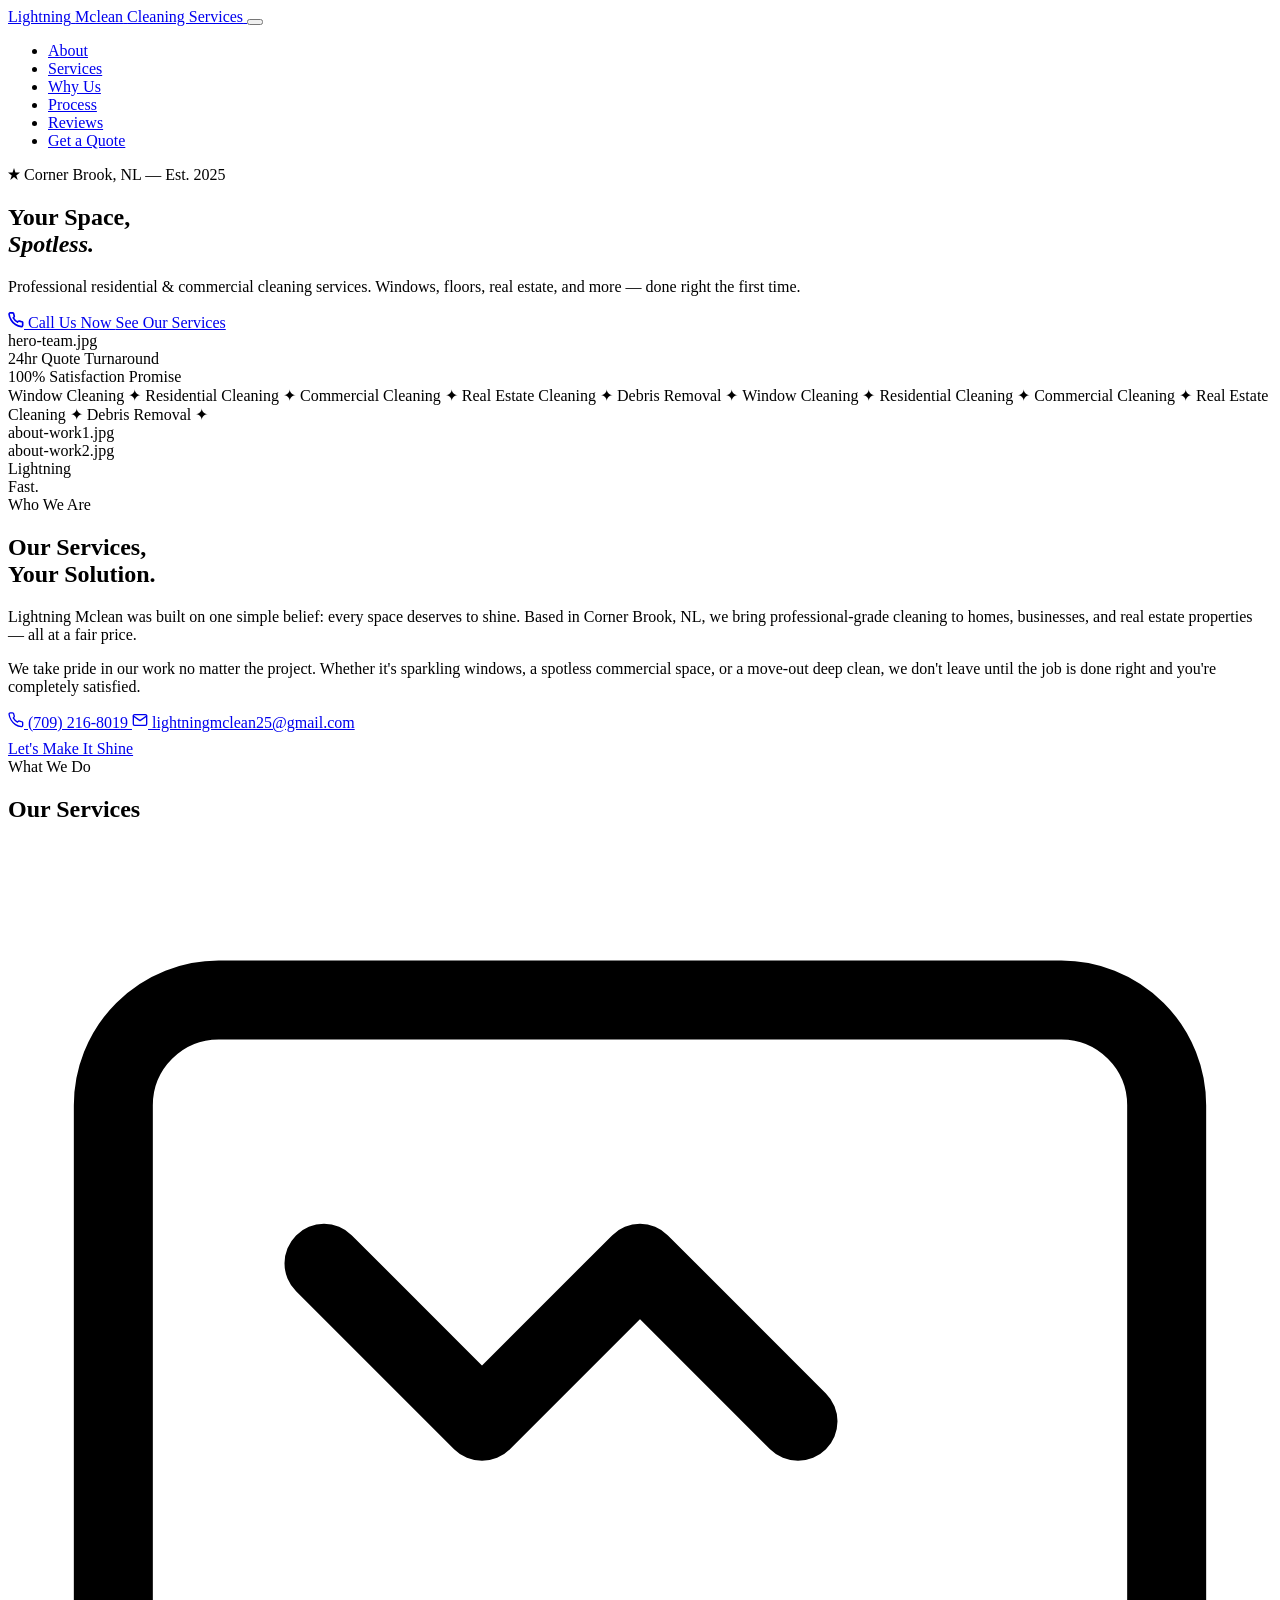
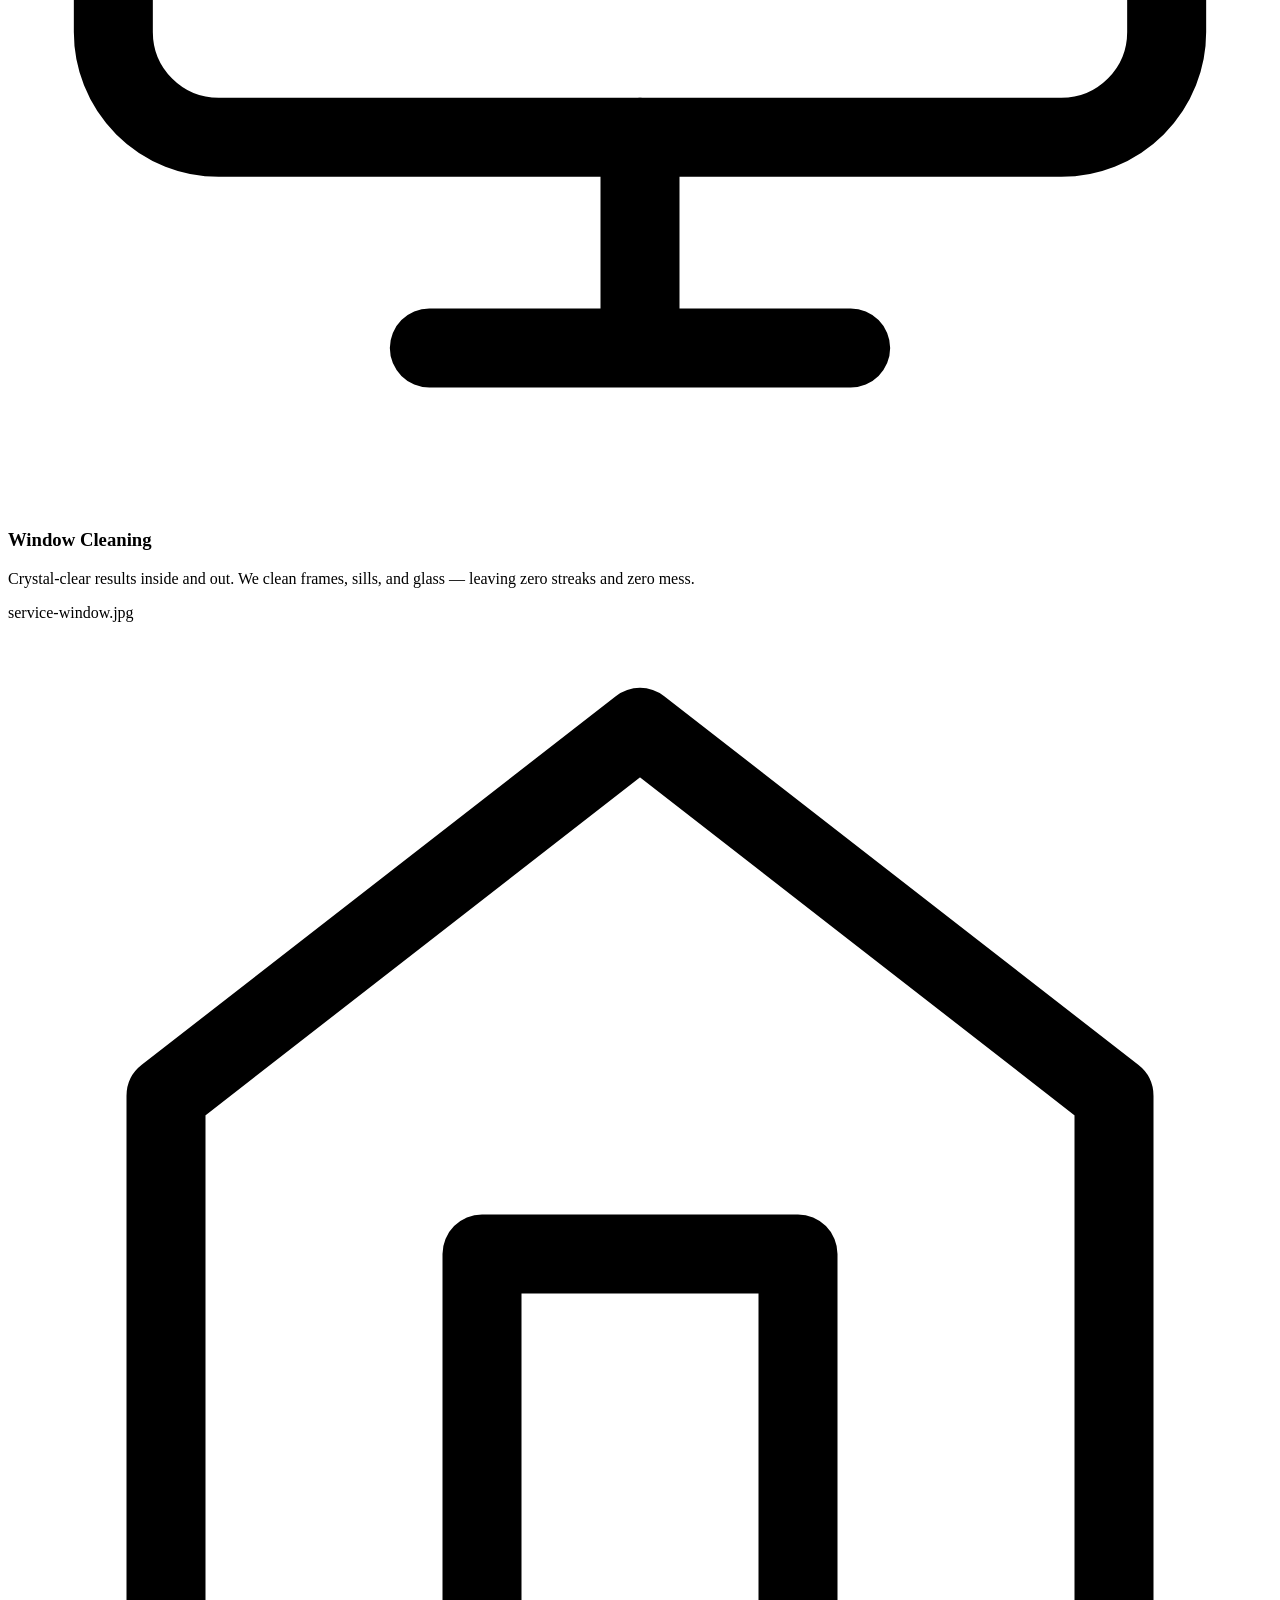
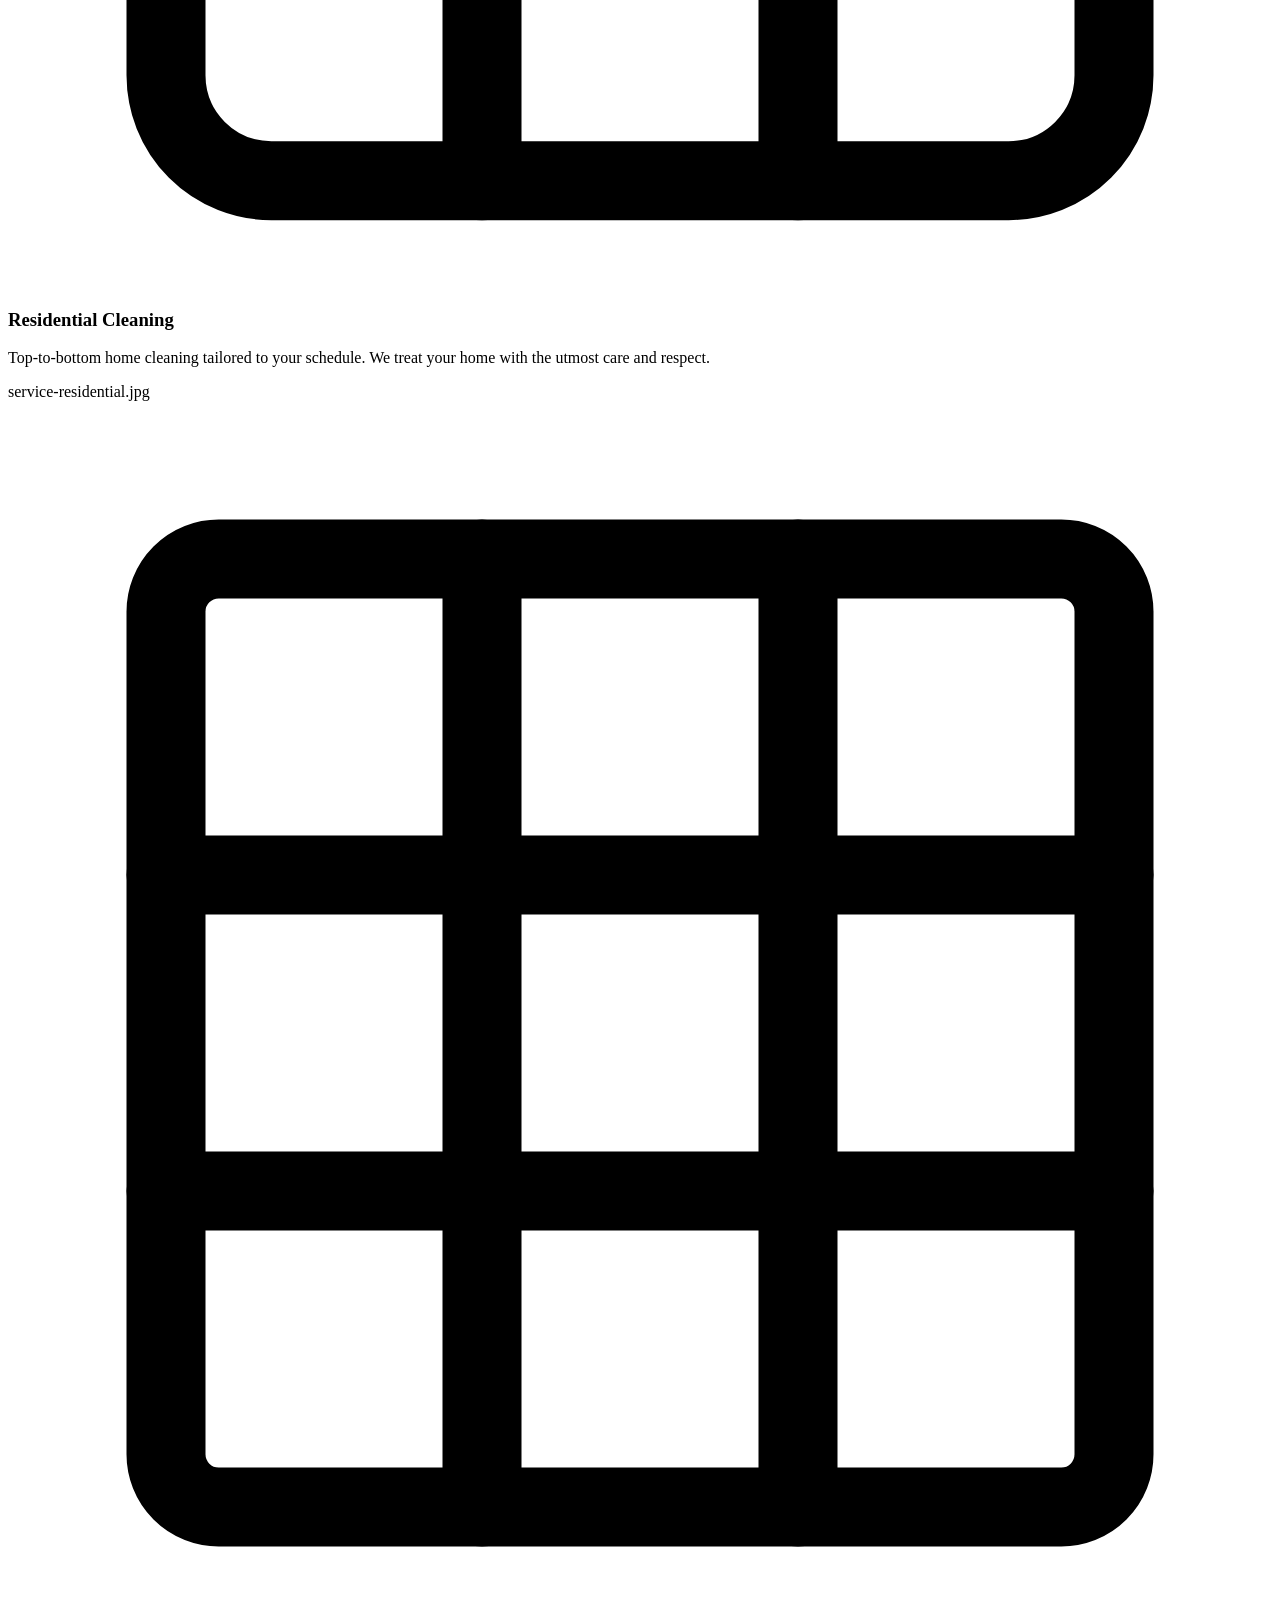
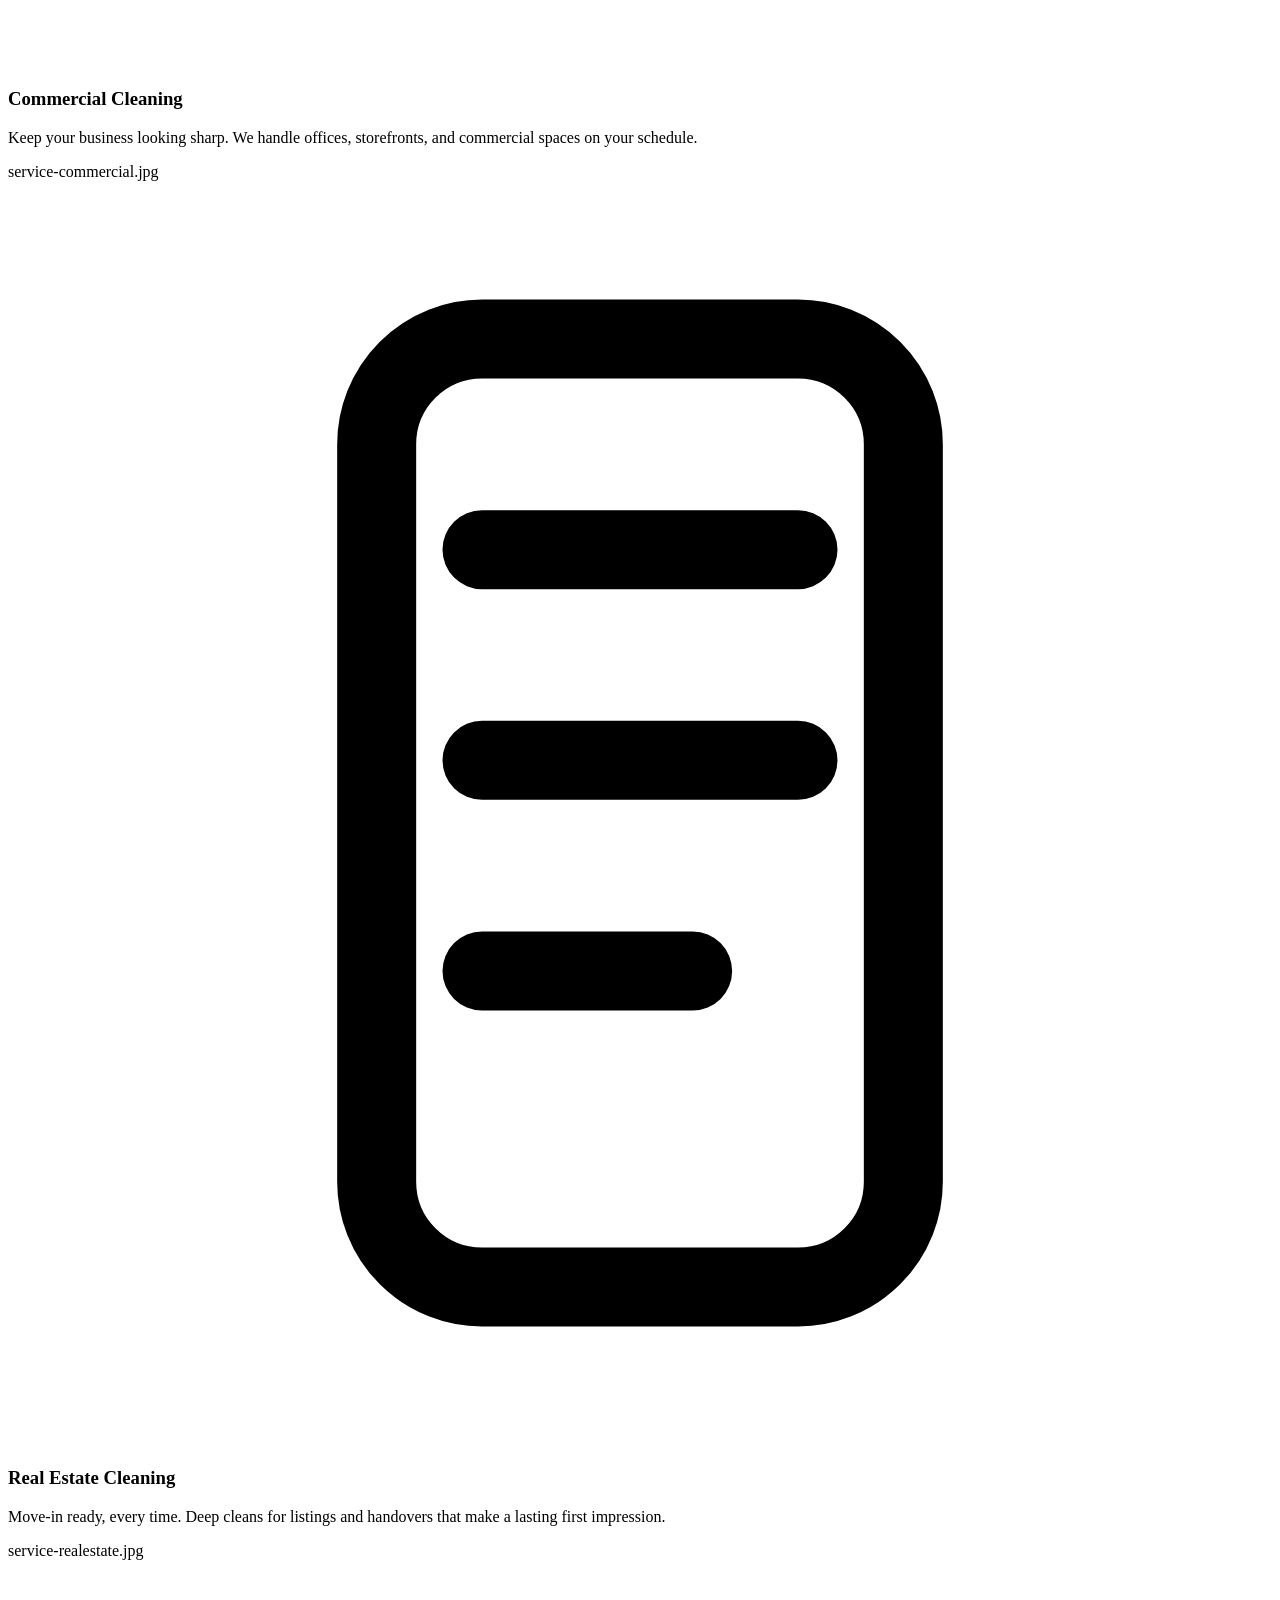
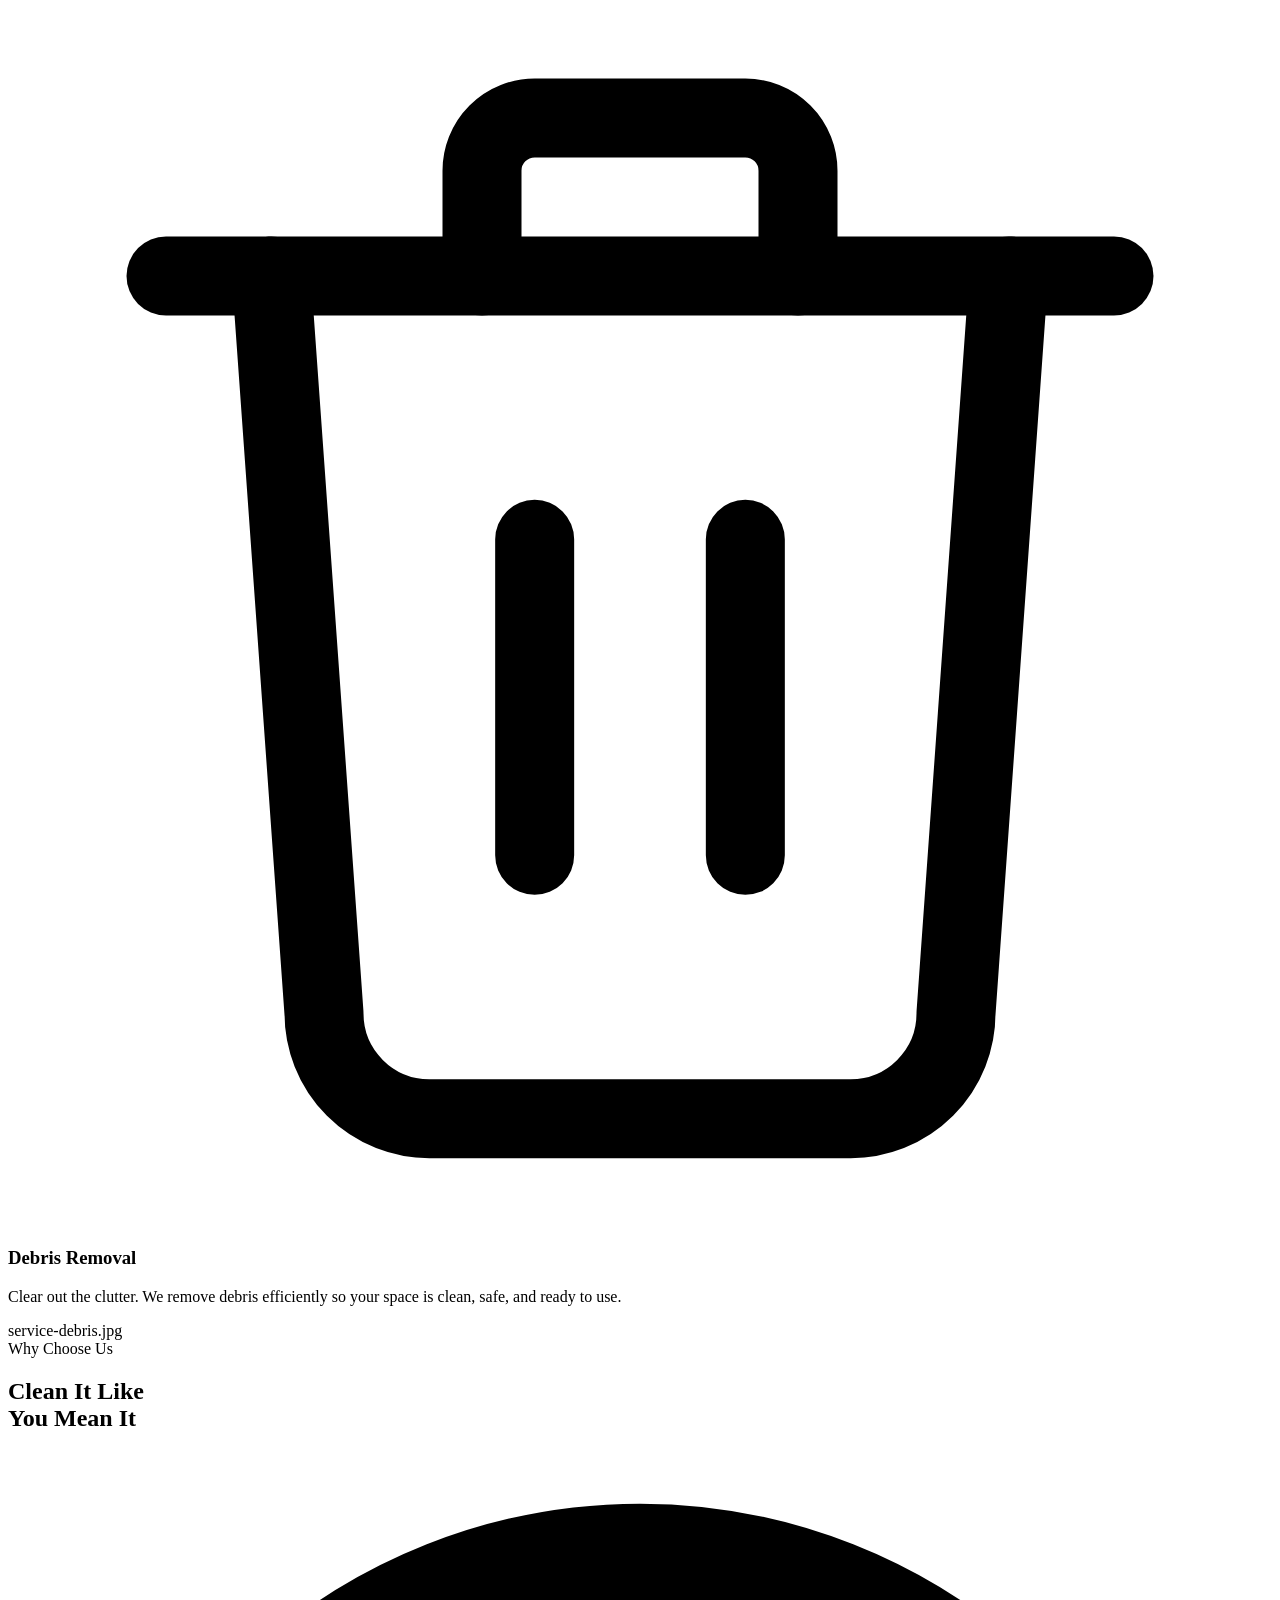
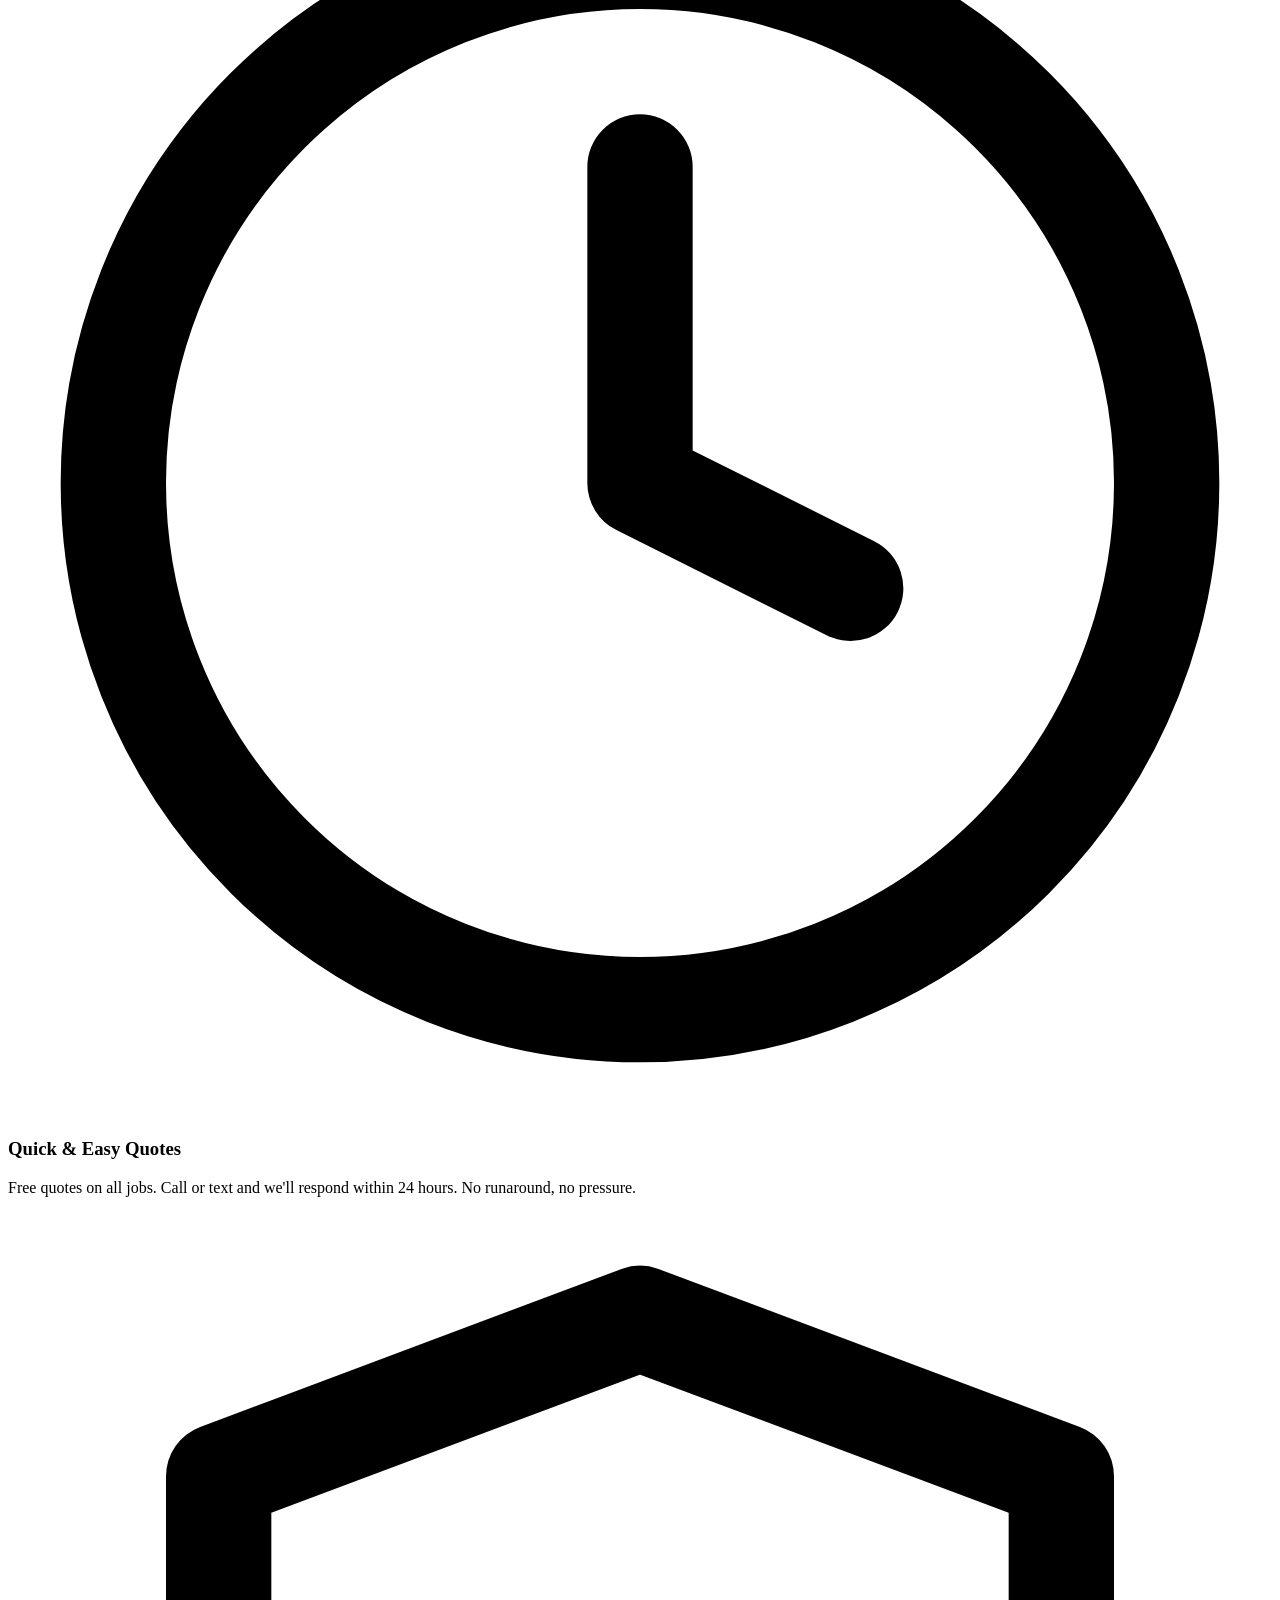
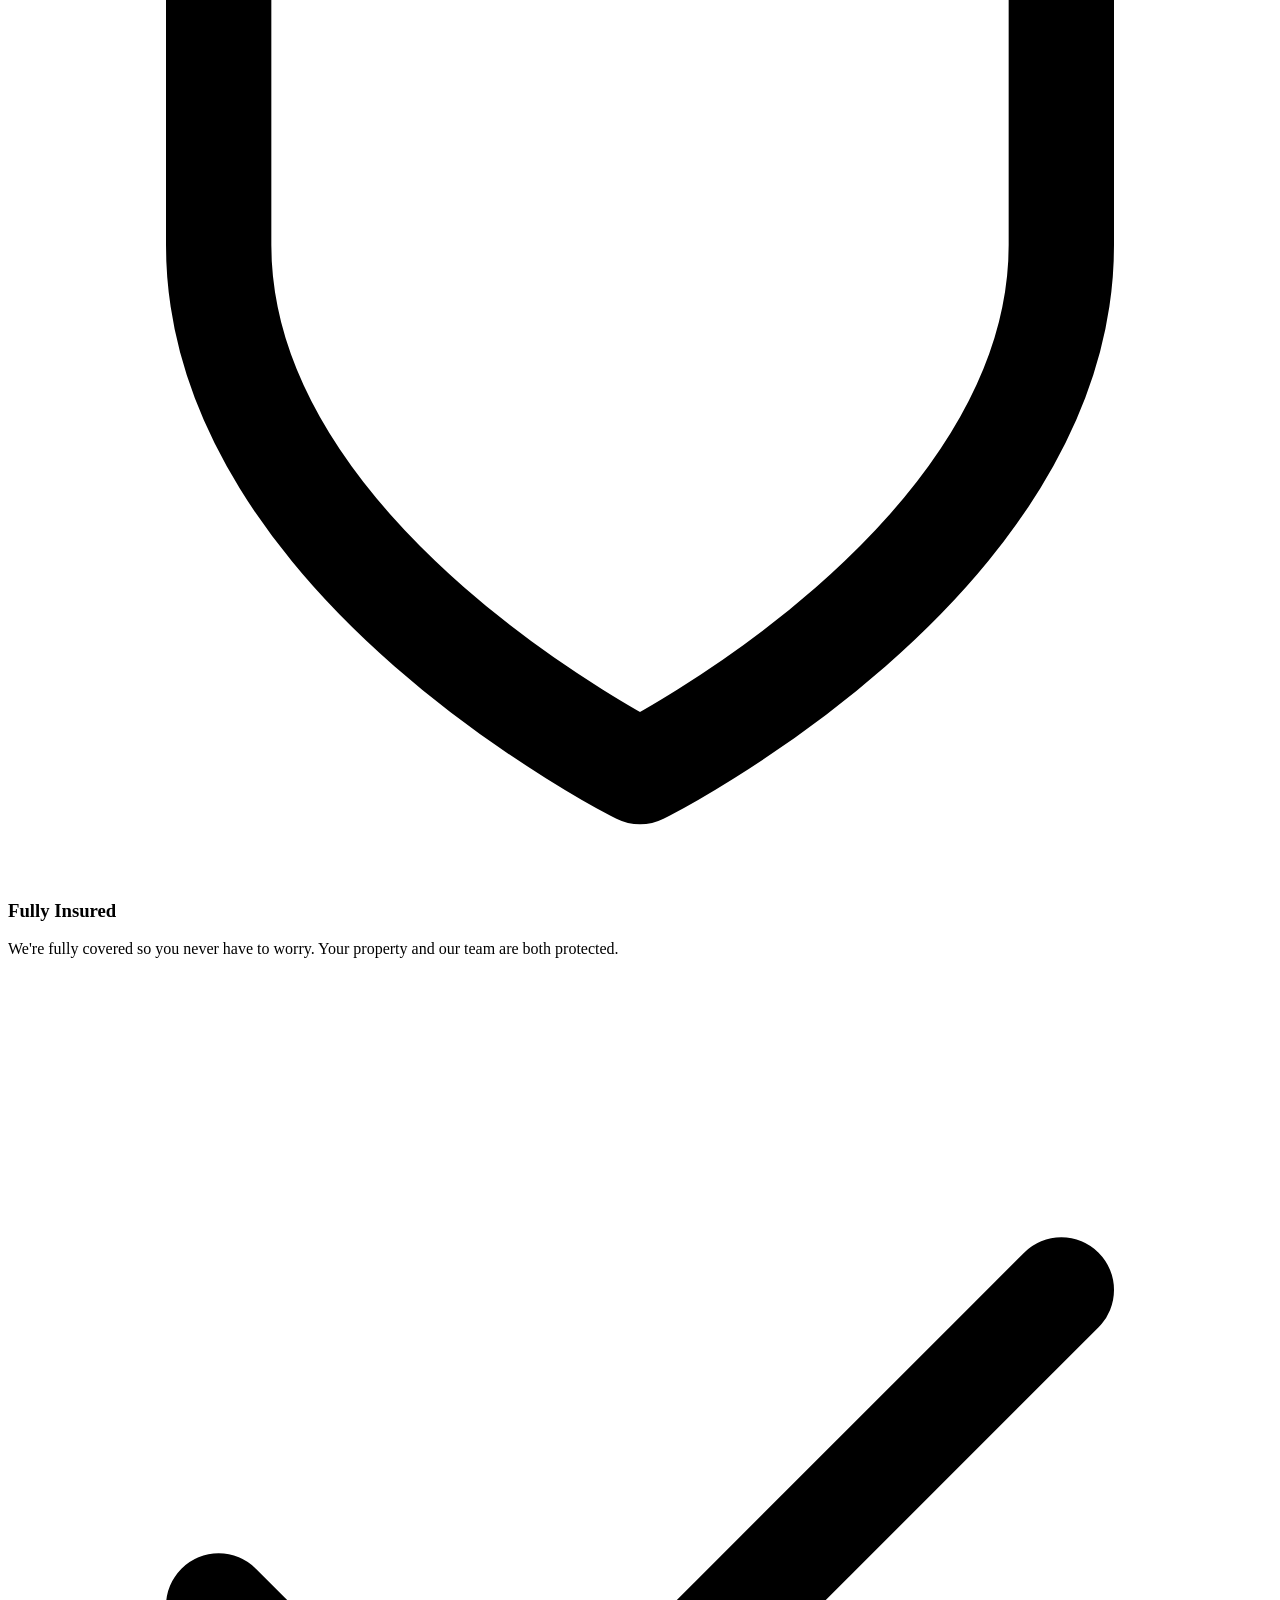
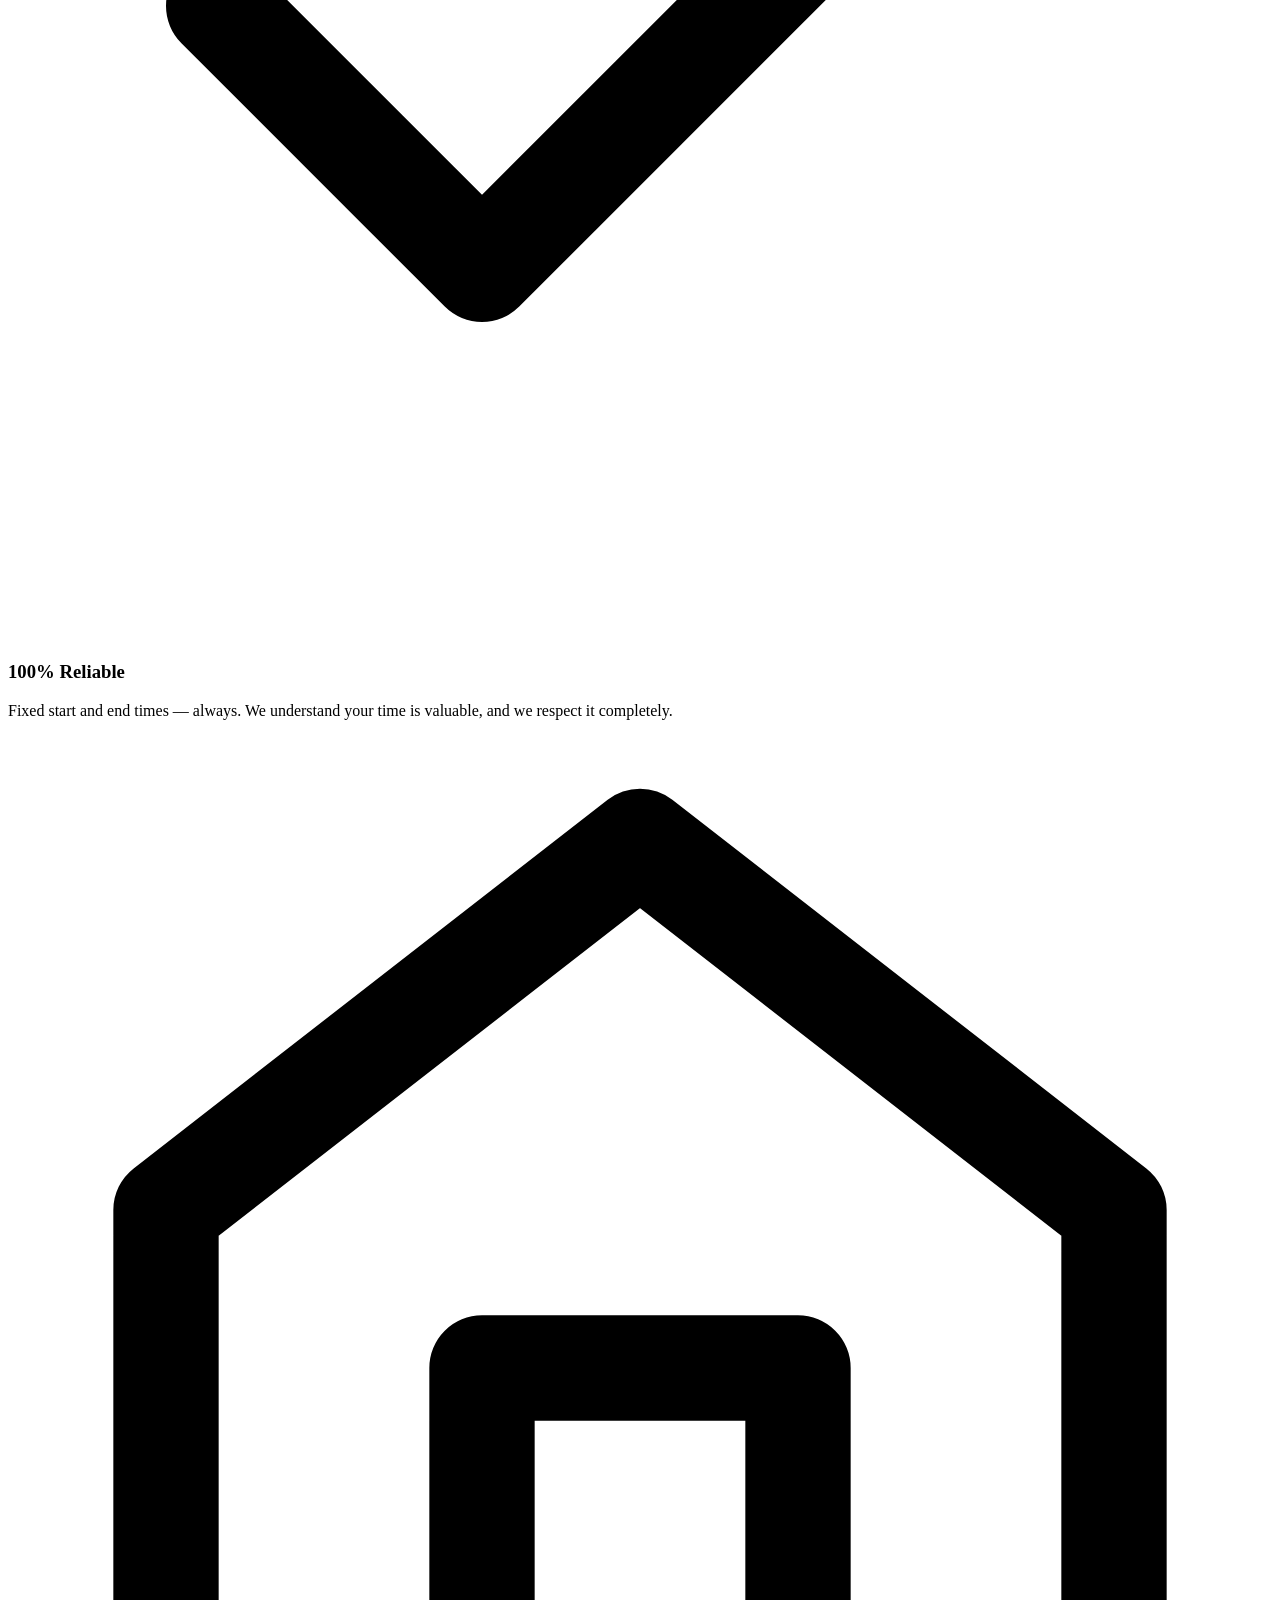
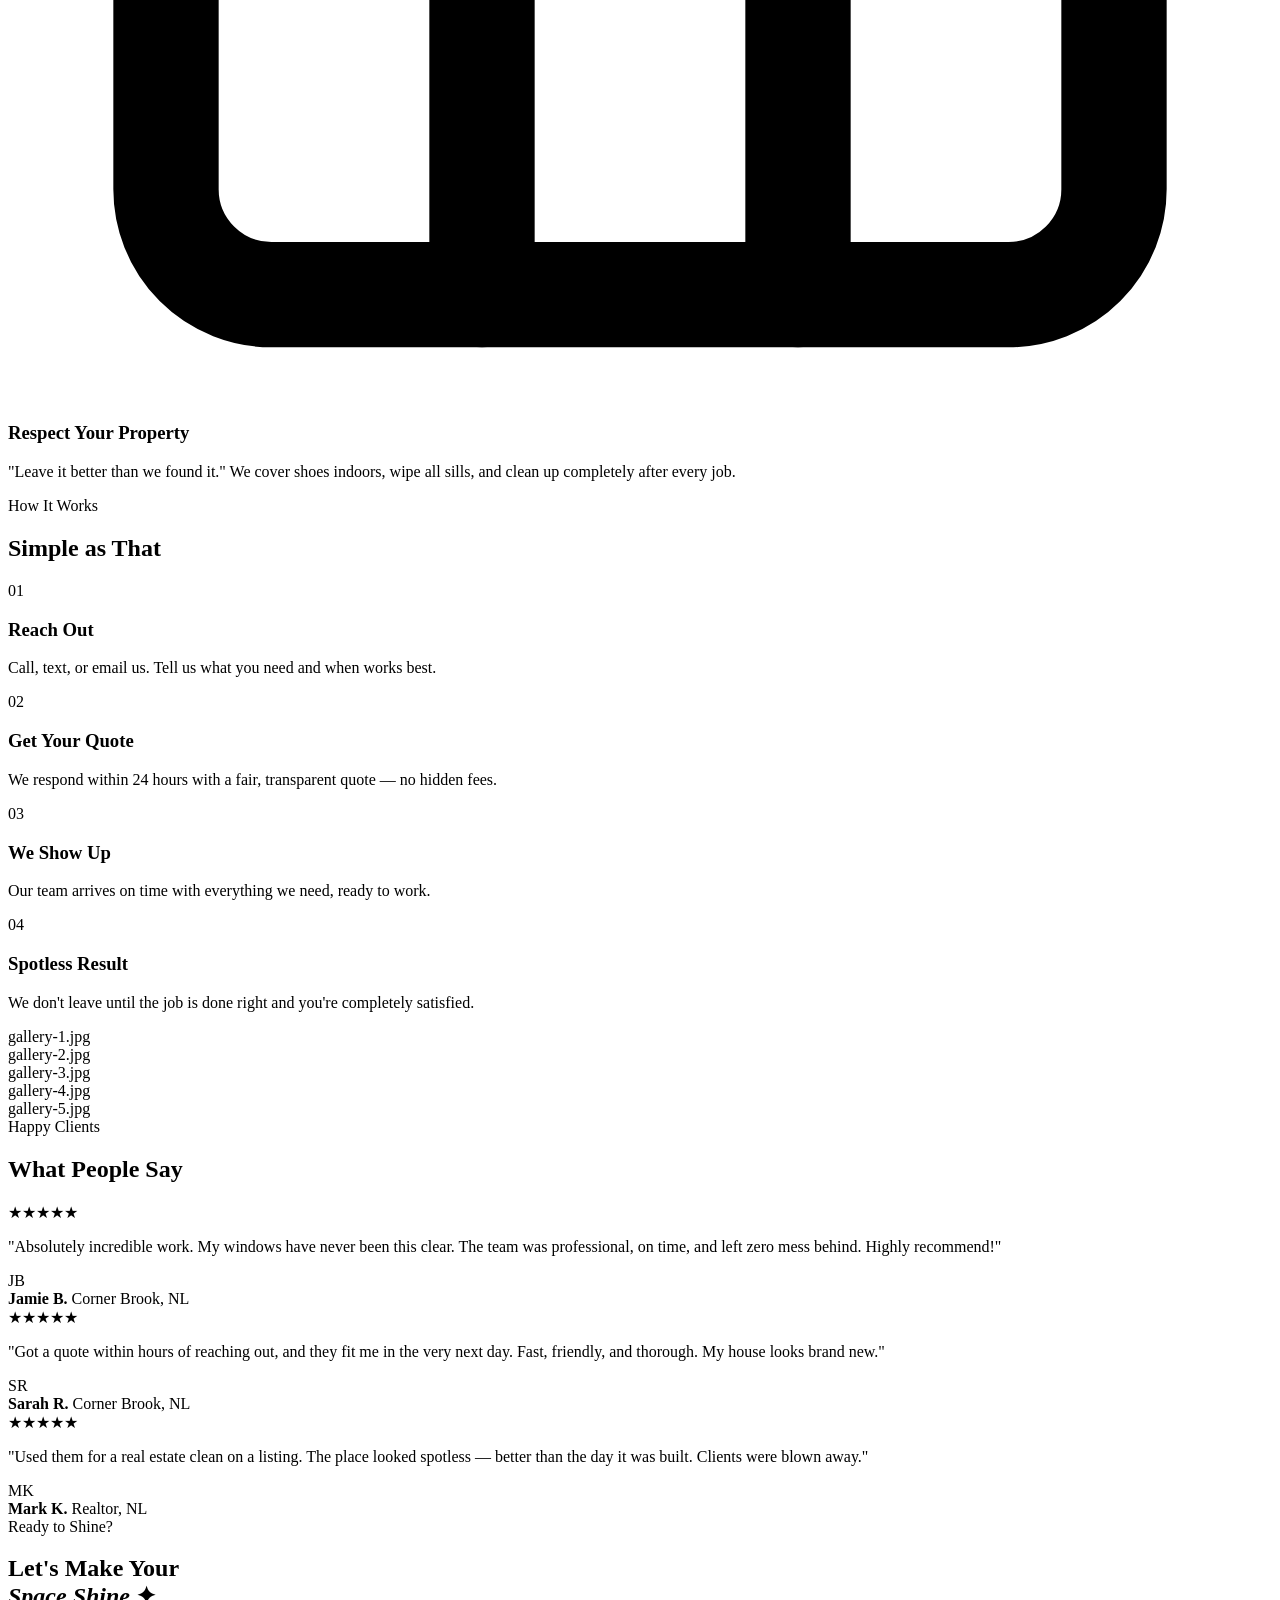
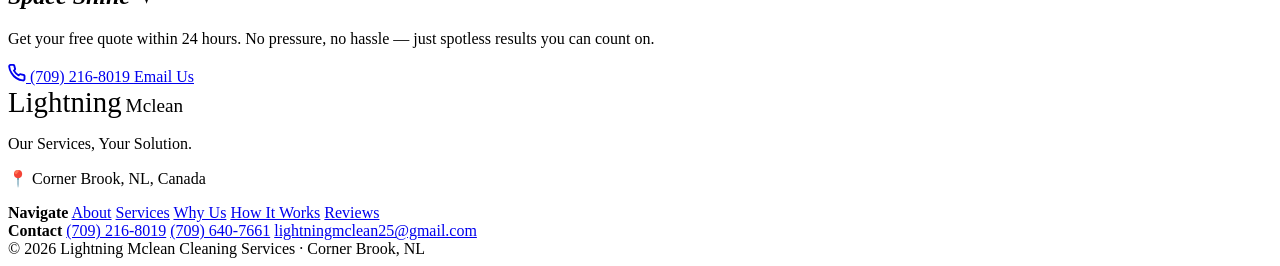
==== commit db212fe8: "Update index.html" ====
--- a/index.html
+++ b/index.html
@@ -1,1031 +1,464 @@
 <!DOCTYPE html>
 <html lang="en">
 <head>
-<meta charset="UTF-8">
-<meta name="viewport" content="width=device-width, initial-scale=1.0">
-<title>Lightning McLean – Window Services</title>
-<link href="https://fonts.googleapis.com/css2?family=Playfair+Display:ital,wght@0,700;1,700&family=Abril+Fatface&family=DM+Sans:wght@400;500;600&display=swap" rel="stylesheet">
-<style>
-  :root {
-    --cream: #F5EFE0;
-    --pink: #E8836A;
-    --pink-light: #F2B5A0;
-    --navy: #1C3A52;
-    --navy-dark: #122536;
-    --yellow: #F0C040;
-    --white: #FDFAF4;
-  }
-
-  * { margin: 0; padding: 0; box-sizing: border-box; }
-
-  html { scroll-behavior: smooth; }
-
-  body {
-    background: var(--cream);
-    font-family: 'DM Sans', sans-serif;
-    color: var(--navy);
-    overflow-x: hidden;
-  }
-
-  /* ── NOISE TEXTURE OVERLAY ── */
-  body::before {
-    content: '';
-    position: fixed;
-    inset: 0;
-    pointer-events: none;
-    z-index: 9999;
-    opacity: 0.025;
-    background-image: url("data:image/svg+xml,%3Csvg viewBox='0 0 200 200' xmlns='http://www.w3.org/2000/svg'%3E%3Cfilter id='n'%3E%3CfeTurbulence type='fractalNoise' baseFrequency='0.9' numOctaves='4' stitchTiles='stitch'/%3E%3C/filter%3E%3Crect width='100%25' height='100%25' filter='url(%23n)'/%3E%3C/svg%3E");
-    background-size: 200px;
-  }
-
-  /* ── NAV ── */
-  nav {
-    background: var(--cream);
-    border-bottom: 3px solid var(--navy);
-    padding: 18px 40px;
-    display: flex;
-    align-items: center;
-    justify-content: space-between;
-    position: sticky;
-    top: 0;
-    z-index: 100;
-  }
-
-  .logo {
-    display: flex;
-    flex-direction: column;
-    line-height: 1;
-  }
-
-  .logo-script {
-    font-family: 'Playfair Display', serif;
-    font-style: italic;
-    font-size: 2rem;
-    color: var(--pink);
-    letter-spacing: -1px;
-  }
-
-  .logo-sub {
-    font-size: 0.6rem;
-    font-weight: 600;
-    letter-spacing: 0.25em;
-    text-transform: uppercase;
-    color: var(--navy);
-  }
-
-  .logo-star {
-    display: inline-block;
-    margin-right: 4px;
-    color: var(--pink);
-  }
-
-  nav ul {
-    list-style: none;
-    display: flex;
-    gap: 32px;
-  }
-
-  nav ul a {
-    text-decoration: none;
-    font-weight: 600;
-    font-size: 0.8rem;
-    letter-spacing: 0.15em;
-    text-transform: uppercase;
-    color: var(--navy);
-    transition: color 0.2s;
-  }
-
-  nav ul a:hover { color: var(--pink); }
-
-  .nav-cta {
-    background: var(--navy);
-    color: var(--white) !important;
-    padding: 10px 22px;
-    border-radius: 50px;
-    transition: background 0.2s !important;
-  }
-
-  .nav-cta:hover { background: var(--pink) !important; color: var(--white) !important; }
-
-  /* ── HERO ── */
-  .hero {
-    background: var(--navy);
-    position: relative;
-    overflow: hidden;
-    padding: 80px 40px 90px;
-    display: flex;
-    flex-direction: column;
-    align-items: center;
-    text-align: center;
-  }
-
-  .hero-stripes {
-    position: absolute;
-    inset: 0;
-    background: repeating-linear-gradient(
-      -45deg,
-      transparent,
-      transparent 28px,
-      rgba(255,255,255,0.025) 28px,
-      rgba(255,255,255,0.025) 56px
-    );
-  }
-
-  .hero-badge {
-    background: var(--pink);
-    color: var(--white);
-    font-size: 0.7rem;
-    font-weight: 700;
-    letter-spacing: 0.2em;
-    text-transform: uppercase;
-    padding: 6px 20px;
-    border-radius: 50px;
-    margin-bottom: 28px;
-    display: inline-flex;
-    align-items: center;
-    gap: 8px;
-    position: relative;
-  }
-
-  .hero h1 {
-    font-family: 'Abril Fatface', cursive;
-    font-size: clamp(3.5rem, 9vw, 7rem);
-    color: var(--white);
-    line-height: 1;
-    letter-spacing: -2px;
-    position: relative;
-    max-width: 800px;
-  }
-
-  .hero h1 span {
-    color: var(--pink);
-    display: block;
-  }
-
-  .hero-sub {
-    color: rgba(255,255,255,0.7);
-    font-size: 1.1rem;
-    max-width: 480px;
-    margin: 24px auto 40px;
-    line-height: 1.65;
-    position: relative;
-  }
-
-  .hero-btns {
-    display: flex;
-    gap: 16px;
-    flex-wrap: wrap;
-    justify-content: center;
-    position: relative;
-  }
-
-  .btn-primary {
-    background: var(--pink);
-    color: var(--white);
-    border: none;
-    padding: 16px 36px;
-    border-radius: 50px;
-    font-family: 'DM Sans', sans-serif;
-    font-weight: 700;
-    font-size: 0.85rem;
-    letter-spacing: 0.15em;
-    text-transform: uppercase;
-    cursor: pointer;
-    text-decoration: none;
-    display: inline-block;
-    transition: transform 0.2s, box-shadow 0.2s;
-    box-shadow: 0 4px 20px rgba(232,131,106,0.4);
-  }
-
-  .btn-primary:hover {
-    transform: translateY(-2px);
-    box-shadow: 0 8px 30px rgba(232,131,106,0.5);
-  }
-
-  .btn-outline {
-    background: transparent;
-    color: var(--white);
-    border: 2px solid rgba(255,255,255,0.4);
-    padding: 16px 36px;
-    border-radius: 50px;
-    font-family: 'DM Sans', sans-serif;
-    font-weight: 700;
-    font-size: 0.85rem;
-    letter-spacing: 0.15em;
-    text-transform: uppercase;
-    cursor: pointer;
-    text-decoration: none;
-    display: inline-block;
-    transition: border-color 0.2s, background 0.2s;
-  }
-
-  .btn-outline:hover {
-    border-color: var(--pink);
-    background: rgba(232,131,106,0.1);
-  }
-
-  /* ── MARQUEE TICKER ── */
-  .ticker {
-    background: var(--pink);
-    color: var(--white);
-    padding: 12px 0;
-    overflow: hidden;
-    border-top: 3px solid var(--navy);
-    border-bottom: 3px solid var(--navy);
-  }
-
-  .ticker-inner {
-    display: flex;
-    white-space: nowrap;
-    animation: ticker 20s linear infinite;
-    gap: 0;
-  }
-
-  .ticker-item {
-    font-weight: 700;
-    font-size: 0.8rem;
-    letter-spacing: 0.15em;
-    text-transform: uppercase;
-    padding: 0 40px;
-    flex-shrink: 0;
-  }
-
-  .ticker-dot {
-    opacity: 0.5;
-    margin-right: 40px;
-  }
-
-  @keyframes ticker {
-    0% { transform: translateX(0); }
-    100% { transform: translateX(-50%); }
-  }
-
-  /* ── ABOUT ── */
-  .section { padding: 80px 40px; max-width: 1100px; margin: 0 auto; }
-
-  .section-label {
-    font-size: 0.7rem;
-    font-weight: 700;
-    letter-spacing: 0.3em;
-    text-transform: uppercase;
-    color: var(--pink);
-    margin-bottom: 16px;
-    display: flex;
-    align-items: center;
-    gap: 10px;
-  }
-
-  .section-label::before {
-    content: '';
-    display: inline-block;
-    width: 30px;
-    height: 2px;
-    background: var(--pink);
-  }
-
-  .section-title {
-    font-family: 'Abril Fatface', cursive;
-    font-size: clamp(2.5rem, 5vw, 4rem);
-    color: var(--navy);
-    line-height: 1.05;
-    letter-spacing: -1px;
-    max-width: 600px;
-  }
-
-  .about-grid {
-    display: grid;
-    grid-template-columns: 1fr 1fr;
-    gap: 60px;
-    align-items: center;
-    margin-top: 60px;
-  }
-
-  .about-text p {
-    font-size: 1.05rem;
-    line-height: 1.75;
-    color: #3a4a5a;
-    margin-bottom: 20px;
-  }
-
-  .about-visual {
-    background: var(--navy);
-    border-radius: 24px;
-    aspect-ratio: 4/3;
-    display: flex;
-    flex-direction: column;
-    align-items: center;
-    justify-content: center;
-    position: relative;
-    overflow: hidden;
-  }
-
-  .about-visual-inner {
-    text-align: center;
-    color: var(--white);
-    position: relative;
-    z-index: 1;
-  }
-
-  .about-visual::before {
-    content: '';
-    position: absolute;
-    inset: 0;
-    background: repeating-linear-gradient(
-      45deg,
-      transparent,
-      transparent 20px,
-      rgba(255,255,255,0.03) 20px,
-      rgba(255,255,255,0.03) 40px
-    );
-  }
-
-  .big-stat {
-    font-family: 'Abril Fatface', cursive;
-    font-size: 5rem;
-    color: var(--pink);
-    line-height: 1;
-    display: block;
-  }
-
-  .stat-label {
-    font-size: 0.75rem;
-    letter-spacing: 0.2em;
-    text-transform: uppercase;
-    opacity: 0.6;
-    margin-top: 8px;
-  }
-
-  .stats-row {
-    display: flex;
-    gap: 40px;
-    margin-top: 40px;
-    border-top: 2px solid rgba(28,58,82,0.15);
-    padding-top: 36px;
-  }
-
-  .stat-box { flex: 1; }
-
-  .stat-number {
-    font-family: 'Abril Fatface', cursive;
-    font-size: 2.5rem;
-    color: var(--navy);
-    line-height: 1;
-  }
-
-  .stat-desc {
-    font-size: 0.8rem;
-    color: #7a8a9a;
-    margin-top: 4px;
-    text-transform: uppercase;
-    letter-spacing: 0.1em;
-  }
-
-  /* ── SERVICES ── */
-  .services-section {
-    background: var(--navy);
-    padding: 80px 40px;
-  }
-
-  .services-inner {
-    max-width: 1100px;
-    margin: 0 auto;
-  }
-
-  .services-section .section-label { color: var(--pink-light); }
-  .services-section .section-label::before { background: var(--pink-light); }
-  .services-section .section-title { color: var(--white); }
-
-  .services-grid {
-    display: grid;
-    grid-template-columns: repeat(3, 1fr);
-    gap: 24px;
-    margin-top: 50px;
-  }
-
-  .service-card {
-    background: rgba(255,255,255,0.06);
-    border: 1px solid rgba(255,255,255,0.1);
-    border-radius: 20px;
-    padding: 36px 30px;
-    transition: transform 0.2s, background 0.2s;
-    position: relative;
-    overflow: hidden;
-  }
-
-  .service-card::before {
-    content: '';
-    position: absolute;
-    top: 0; left: 0; right: 0;
-    height: 3px;
-    background: var(--pink);
-    transform: scaleX(0);
-    transform-origin: left;
-    transition: transform 0.3s;
-  }
-
-  .service-card:hover { transform: translateY(-4px); background: rgba(255,255,255,0.09); }
-  .service-card:hover::before { transform: scaleX(1); }
-
-  .service-icon {
-    width: 44px;
-    height: 44px;
-    margin-bottom: 20px;
-    display: block;
-    color: var(--pink-light);
-  }
-
-  .service-name {
-    font-family: 'Abril Fatface', cursive;
-    font-size: 1.4rem;
-    color: var(--white);
-    margin-bottom: 12px;
-    letter-spacing: -0.5px;
-  }
-
-  .service-desc {
-    font-size: 0.9rem;
-    color: rgba(255,255,255,0.55);
-    line-height: 1.65;
-  }
-
-  /* ── WHY US ── */
-  .why-grid {
-    display: grid;
-    grid-template-columns: repeat(2, 1fr);
-    gap: 32px;
-    margin-top: 60px;
-  }
-
-  .why-card {
-    background: var(--white);
-    border-radius: 20px;
-    padding: 36px;
-    border: 2px solid transparent;
-    transition: border-color 0.2s, transform 0.2s;
-  }
-
-  .why-card:hover {
-    border-color: var(--pink);
-    transform: translateY(-3px);
-  }
-
-  .why-icon {
-    width: 52px;
-    height: 52px;
-    background: var(--cream);
-    border-radius: 50%;
-    display: flex;
-    align-items: center;
-    justify-content: center;
-    margin-bottom: 20px;
-    border: 2px solid var(--navy);
-  }
-
-  .why-icon svg {
-    width: 24px;
-    height: 24px;
-    stroke: var(--navy);
-    fill: none;
-    stroke-width: 2;
-    stroke-linecap: round;
-    stroke-linejoin: round;
-  }
-
-  .why-title {
-    font-family: 'Abril Fatface', cursive;
-    font-size: 1.2rem;
-    color: var(--navy);
-    margin-bottom: 10px;
-  }
-
-  .why-desc {
-    font-size: 0.9rem;
-    color: #5a6a7a;
-    line-height: 1.65;
-  }
-
-  /* ── PROCESS ── */
-  .process-section {
-    background: var(--pink);
-    padding: 80px 40px;
-  }
-
-  .process-inner {
-    max-width: 1100px;
-    margin: 0 auto;
-  }
-
-  .process-section .section-label { color: var(--navy); }
-  .process-section .section-label::before { background: var(--navy); }
-  .process-section .section-title { color: var(--white); }
-
-  .process-steps {
-    display: grid;
-    grid-template-columns: repeat(4, 1fr);
-    gap: 24px;
-    margin-top: 60px;
-    position: relative;
-  }
-
-  .process-steps::before {
-    content: '';
-    position: absolute;
-    top: 30px;
-    left: 12%;
-    right: 12%;
-    height: 2px;
-    background: rgba(255,255,255,0.3);
-    z-index: 0;
-  }
-
-  .step {
-    text-align: center;
-    position: relative;
-    z-index: 1;
-  }
-
-  .step-num {
-    width: 60px;
-    height: 60px;
-    background: var(--navy);
-    color: var(--white);
-    border-radius: 50%;
-    display: flex;
-    align-items: center;
-    justify-content: center;
-    font-family: 'Abril Fatface', cursive;
-    font-size: 1.4rem;
-    margin: 0 auto 20px;
-    border: 3px solid var(--white);
-  }
-
-  .step-title {
-    font-family: 'Abril Fatface', cursive;
-    font-size: 1.1rem;
-    color: var(--white);
-    margin-bottom: 8px;
-  }
-
-  .step-desc {
-    font-size: 0.85rem;
-    color: rgba(255,255,255,0.75);
-    line-height: 1.55;
-  }
-
-  /* ── TESTIMONIALS ── */
-  .testimonials-grid {
-    display: grid;
-    grid-template-columns: repeat(3, 1fr);
-    gap: 24px;
-    margin-top: 60px;
-  }
-
-  .testimonial {
-    background: var(--white);
-    border-radius: 20px;
-    padding: 32px;
-    border: 2px solid rgba(28,58,82,0.08);
-  }
-
-  .stars {
-    color: var(--yellow);
-    font-size: 0.9rem;
-    margin-bottom: 16px;
-    letter-spacing: 2px;
-  }
-
-  .testimonial-text {
-    font-size: 0.95rem;
-    line-height: 1.7;
-    color: #3a4a5a;
-    font-style: italic;
-    margin-bottom: 20px;
-  }
-
-  .testimonial-author {
-    font-weight: 700;
-    font-size: 0.85rem;
-    color: var(--navy);
-    text-transform: uppercase;
-    letter-spacing: 0.1em;
-  }
-
-  /* ── CTA BAND ── */
-  .cta-band {
-    background: var(--navy-dark);
-    padding: 80px 40px;
-    text-align: center;
-    position: relative;
-    overflow: hidden;
-  }
-
-  .cta-band::before {
-    content: '';
-    position: absolute;
-    inset: 0;
-    background: repeating-linear-gradient(
-      -45deg,
-      transparent,
-      transparent 30px,
-      rgba(255,255,255,0.02) 30px,
-      rgba(255,255,255,0.02) 60px
-    );
-  }
-
-  .cta-band h2 {
-    font-family: 'Abril Fatface', cursive;
-    font-size: clamp(2.5rem, 5vw, 4.5rem);
-    color: var(--white);
-    line-height: 1.1;
-    letter-spacing: -1px;
-    margin-bottom: 20px;
-    position: relative;
-  }
-
-  .cta-band h2 span { color: var(--pink); }
-
-  .cta-band p {
-    color: rgba(255,255,255,0.6);
-    font-size: 1rem;
-    max-width: 420px;
-    margin: 0 auto 36px;
-    line-height: 1.65;
-    position: relative;
-  }
-
-  .cta-band .btn-primary { position: relative; font-size: 1rem; padding: 18px 44px; }
-
-  /* ── FOOTER ── */
-  footer {
-    background: var(--navy);
-    padding: 50px 40px 30px;
-    display: flex;
-    flex-direction: column;
-    align-items: center;
-    text-align: center;
-    gap: 24px;
-  }
-
-  .footer-logo-script {
-    font-family: 'Playfair Display', serif;
-    font-style: italic;
-    font-size: 2.2rem;
-    color: var(--pink);
-  }
-
-  .footer-links {
-    display: flex;
-    gap: 28px;
-    flex-wrap: wrap;
-    justify-content: center;
-  }
-
-  .footer-links a {
-    color: rgba(255,255,255,0.5);
-    text-decoration: none;
-    font-size: 0.8rem;
-    letter-spacing: 0.1em;
-    text-transform: uppercase;
-    transition: color 0.2s;
-  }
-
-  .footer-links a:hover { color: var(--pink); }
-
-  .footer-copy {
-    color: rgba(255,255,255,0.25);
-    font-size: 0.75rem;
-    border-top: 1px solid rgba(255,255,255,0.08);
-    width: 100%;
-    padding-top: 24px;
-    margin-top: 4px;
-  }
-
-  /* ── ANIMATIONS ── */
-  .fade-up {
-    opacity: 0;
-    transform: translateY(30px);
-    transition: opacity 0.6s ease, transform 0.6s ease;
-  }
-
-  .fade-up.visible {
-    opacity: 1;
-    transform: translateY(0);
-  }
-
-  /* ── RESPONSIVE ── */
-  @media (max-width: 768px) {
-    nav ul { display: none; }
-    .about-grid, .services-grid, .why-grid, .testimonials-grid { grid-template-columns: 1fr; }
-    .process-steps { grid-template-columns: repeat(2, 1fr); }
-    .process-steps::before { display: none; }
-    .section { padding: 60px 24px; }
-    .services-section, .process-section, .cta-band { padding: 60px 24px; }
-    footer { padding: 40px 24px 24px; }
-    nav { padding: 16px 24px; }
-    .hero { padding: 60px 24px 70px; }
-  }
-</style>
+  <meta charset="UTF-8" />
+  <meta name="viewport" content="width=device-width, initial-scale=1.0" />
+  <title>Lightning Mclean — Cleaning Services · Corner Brook, NL</title>
+  <link rel="preconnect" href="https://fonts.googleapis.com" />
+  <link rel="preconnect" href="https://fonts.gstatic.com" crossorigin />
+  <link href="https://fonts.googleapis.com/css2?family=Playfair+Display:ital,wght@0,700;0,900;1,700&family=Bebas+Neue&family=DM+Sans:ital,wght@0,300;0,400;0,500;0,600;1,300&display=swap" rel="stylesheet" />
+  <link rel="stylesheet" href="styles.css" />
 </head>
 <body>
 
-<!-- NAV -->
-<nav>
-  <div class="logo">
-    <span class="logo-script"><span class="logo-star"><svg width="16" height="16" viewBox="0 0 10 10" fill="currentColor"><polygon points="5,0 6.2,3.8 10,3.8 6.9,6.2 8.1,10 5,7.6 1.9,10 3.1,6.2 0,3.8 3.8,3.8"/></svg></span> Lightning McLean</span>
-    <span class="logo-sub">Window Services</span>
+  <!-- NOISE OVERLAY -->
+  <div class="noise-overlay" aria-hidden="true"></div>
+
+  <!-- ══════════════════════════════════════
+       NAVIGATION
+  ══════════════════════════════════════ -->
+  <nav id="navbar">
+    <div class="nav-inner">
+      <a href="#hero" class="nav-logo">
+        <span class="logo-script">Lightning</span>
+        <span class="logo-block">Mclean</span>
+        <span class="logo-sub">Cleaning Services</span>
+      </a>
+
+      <button class="hamburger" id="hamburger" aria-label="Toggle menu">
+        <span></span><span></span><span></span>
+      </button>
+
+      <ul class="nav-links" id="nav-links">
+        <li><a href="#about">About</a></li>
+        <li><a href="#services">Services</a></li>
+        <li><a href="#why">Why Us</a></li>
+        <li><a href="#process">Process</a></li>
+        <li><a href="#reviews">Reviews</a></li>
+        <li><a href="#contact" class="nav-cta">Get a Quote</a></li>
+      </ul>
+    </div>
+  </nav>
+
+  <!-- ══════════════════════════════════════
+       HERO
+  ══════════════════════════════════════ -->
+  <section class="hero" id="hero">
+    <div class="hero-bg-stripes" aria-hidden="true"></div>
+    <div class="hero-content">
+      <div class="hero-badge">
+        <svg width="12" height="12" viewBox="0 0 10 10" fill="currentColor"><polygon points="5,0 6.2,3.8 10,3.8 6.9,6.2 8.1,10 5,7.6 1.9,10 3.1,6.2 0,3.8 3.8,3.8"/></svg>
+        Corner Brook, NL — Est. 2025
+      </div>
+      <h1 class="hero-title">
+        Your Space,<br>
+        <em class="hero-accent">Spotless.</em>
+      </h1>
+      <p class="hero-sub">Professional residential &amp; commercial cleaning services. Windows, floors, real estate, and more — done right the first time.</p>
+      <div class="hero-btns">
+        <a href="tel:+17092168019" class="btn-primary">
+          <svg width="16" height="16" viewBox="0 0 24 24" fill="none" stroke="currentColor" stroke-width="2.5" stroke-linecap="round" stroke-linejoin="round"><path d="M22 16.92v3a2 2 0 0 1-2.18 2 19.79 19.79 0 0 1-8.63-3.07A19.5 19.5 0 0 1 4.69 12 19.79 19.79 0 0 1 1.61 3.41 2 2 0 0 1 3.6 1.22h3a2 2 0 0 1 2 1.72c.127.96.361 1.903.7 2.81a2 2 0 0 1-.45 2.11L7.91 8.81a16 16 0 0 0 6.29 6.29l.96-.96a2 2 0 0 1 2.11-.45c.907.339 1.85.573 2.81.7A2 2 0 0 1 22 16.92z"/></svg>
+          Call Us Now
+        </a>
+        <a href="#services" class="btn-outline">See Our Services</a>
+      </div>
+    </div>
+
+    <!-- Hero image block -->
+    <div class="hero-image-wrap">
+      <div class="hero-img-frame">
+        <img
+          src="images/hero-team.jpg"
+          alt="Lightning Mclean cleaning team at work"
+          class="hero-img"
+          onerror="this.style.display='none';this.parentElement.classList.add('img-placeholder')"
+        />
+        <div class="img-placeholder-label">hero-team.jpg</div>
+      </div>
+      <div class="hero-stat-chip chip-1">
+        <span class="chip-num">24hr</span>
+        <span class="chip-text">Quote Turnaround</span>
+      </div>
+      <div class="hero-stat-chip chip-2">
+        <span class="chip-num">100%</span>
+        <span class="chip-text">Satisfaction Promise</span>
+      </div>
+    </div>
+  </section>
+
+  <!-- ══════════════════════════════════════
+       TICKER
+  ══════════════════════════════════════ -->
+  <div class="ticker-wrap" aria-hidden="true">
+    <div class="ticker-track">
+      <span>Window Cleaning</span>
+      <span class="ticker-dot">✦</span>
+      <span>Residential Cleaning</span>
+      <span class="ticker-dot">✦</span>
+      <span>Commercial Cleaning</span>
+      <span class="ticker-dot">✦</span>
+      <span>Real Estate Cleaning</span>
+      <span class="ticker-dot">✦</span>
+      <span>Debris Removal</span>
+      <span class="ticker-dot">✦</span>
+      <span>Window Cleaning</span>
+      <span class="ticker-dot">✦</span>
+      <span>Residential Cleaning</span>
+      <span class="ticker-dot">✦</span>
+      <span>Commercial Cleaning</span>
+      <span class="ticker-dot">✦</span>
+      <span>Real Estate Cleaning</span>
+      <span class="ticker-dot">✦</span>
+      <span>Debris Removal</span>
+      <span class="ticker-dot">✦</span>
+    </div>
   </div>
-  <ul>
-    <li><a href="#services">Services</a></li>
-    <li><a href="#why">Why Us</a></li>
-    <li><a href="#process">How It Works</a></li>
-    <li><a href="#reviews">Reviews</a></li>
-    <li><a href="#contact" class="nav-cta">Get a Quote</a></li>
-  </ul>
-</nav>
-
-<!-- HERO -->
-<section class="hero">
-  <div class="hero-stripes"></div>
-  <div class="hero-badge">
-    <svg width="10" height="10" viewBox="0 0 10 10" fill="currentColor"><polygon points="5,0 6.2,3.8 10,3.8 6.9,6.2 8.1,10 5,7.6 1.9,10 3.1,6.2 0,3.8 3.8,3.8"/></svg>
-    Serving the Netherlands
-    <svg width="10" height="10" viewBox="0 0 10 10" fill="currentColor"><polygon points="5,0 6.2,3.8 10,3.8 6.9,6.2 8.1,10 5,7.6 1.9,10 3.1,6.2 0,3.8 3.8,3.8"/></svg>
-  </div>
-  <h1>
-    Clean Windows,<span>Done Right.</span>
-  </h1>
-  <p class="hero-sub">World class service at a fair price. We won't quit until the job's done right — and your windows are spotless.</p>
-  <div class="hero-btns">
-    <a href="#contact" class="btn-primary">Get a Free Quote</a>
-    <a href="#services" class="btn-outline">Our Services</a>
-  </div>
-</section>
-
-<!-- TICKER -->
-<div class="ticker">
-  <div class="ticker-inner">
-    <span class="ticker-item">Window Cleaning</span><span class="ticker-dot"><svg width="8" height="8" viewBox="0 0 10 10" fill="currentColor" style="opacity:0.6"><polygon points="5,0 6.2,3.8 10,3.8 6.9,6.2 8.1,10 5,7.6 1.9,10 3.1,6.2 0,3.8 3.8,3.8"/></svg></span>
-    <span class="ticker-item">Power Washing</span><span class="ticker-dot"><svg width="8" height="8" viewBox="0 0 10 10" fill="currentColor" style="opacity:0.6"><polygon points="5,0 6.2,3.8 10,3.8 6.9,6.2 8.1,10 5,7.6 1.9,10 3.1,6.2 0,3.8 3.8,3.8"/></svg></span>
-    <span class="ticker-item">Soft Wash</span><span class="ticker-dot"><svg width="8" height="8" viewBox="0 0 10 10" fill="currentColor" style="opacity:0.6"><polygon points="5,0 6.2,3.8 10,3.8 6.9,6.2 8.1,10 5,7.6 1.9,10 3.1,6.2 0,3.8 3.8,3.8"/></svg></span>
-    <span class="ticker-item">Insured &amp; Reliable</span><span class="ticker-dot"><svg width="8" height="8" viewBox="0 0 10 10" fill="currentColor" style="opacity:0.6"><polygon points="5,0 6.2,3.8 10,3.8 6.9,6.2 8.1,10 5,7.6 1.9,10 3.1,6.2 0,3.8 3.8,3.8"/></svg></span>
-    <span class="ticker-item">Quote in 24 Hours</span><span class="ticker-dot"><svg width="8" height="8" viewBox="0 0 10 10" fill="currentColor" style="opacity:0.6"><polygon points="5,0 6.2,3.8 10,3.8 6.9,6.2 8.1,10 5,7.6 1.9,10 3.1,6.2 0,3.8 3.8,3.8"/></svg></span>
-    <span class="ticker-item">Window Cleaning</span><span class="ticker-dot"><svg width="8" height="8" viewBox="0 0 10 10" fill="currentColor" style="opacity:0.6"><polygon points="5,0 6.2,3.8 10,3.8 6.9,6.2 8.1,10 5,7.6 1.9,10 3.1,6.2 0,3.8 3.8,3.8"/></svg></span>
-    <span class="ticker-item">Power Washing</span><span class="ticker-dot"><svg width="8" height="8" viewBox="0 0 10 10" fill="currentColor" style="opacity:0.6"><polygon points="5,0 6.2,3.8 10,3.8 6.9,6.2 8.1,10 5,7.6 1.9,10 3.1,6.2 0,3.8 3.8,3.8"/></svg></span>
-    <span class="ticker-item">Soft Wash</span><span class="ticker-dot"><svg width="8" height="8" viewBox="0 0 10 10" fill="currentColor" style="opacity:0.6"><polygon points="5,0 6.2,3.8 10,3.8 6.9,6.2 8.1,10 5,7.6 1.9,10 3.1,6.2 0,3.8 3.8,3.8"/></svg></span>
-    <span class="ticker-item">Insured &amp; Reliable</span><span class="ticker-dot"><svg width="8" height="8" viewBox="0 0 10 10" fill="currentColor" style="opacity:0.6"><polygon points="5,0 6.2,3.8 10,3.8 6.9,6.2 8.1,10 5,7.6 1.9,10 3.1,6.2 0,3.8 3.8,3.8"/></svg></span>
-    <span class="ticker-item">Quote in 24 Hours</span><span class="ticker-dot"><svg width="8" height="8" viewBox="0 0 10 10" fill="currentColor" style="opacity:0.6"><polygon points="5,0 6.2,3.8 10,3.8 6.9,6.2 8.1,10 5,7.6 1.9,10 3.1,6.2 0,3.8 3.8,3.8"/></svg></span>
-  </div>
-</div>
-
-<!-- ABOUT -->
-<div style="max-width:1100px; margin: 0 auto; padding: 80px 40px;">
-  <div class="section-label">Our Story</div>
-  <div class="section-title">We Believe in Bringing Back the Lost Art…</div>
-
-  <div class="about-grid">
-    <div class="about-text fade-up">
-      <p>Lightning McLean is founded on the idea of world class service at a fair price. We aim to make your property shine — and your experience with us even brighter.</p>
-      <p>We take pride in our work, no matter the project. Whether we're cleaning your windows, power washing your walkways, or giving your home a soft wash, we treat your property — and your time — with the utmost respect.</p>
-      <div class="stats-row">
-        <div class="stat-box">
-          <div class="stat-number">24h</div>
-          <div class="stat-desc">Quote turnaround</div>
-        </div>
-        <div class="stat-box">
-          <div class="stat-number">100%</div>
-          <div class="stat-desc">Satisfaction goal</div>
-        </div>
-        <div class="stat-box">
-  <div class="stat-number">
-    <svg width="16" height="16" viewBox="0 0 24 24" fill="#F0C040" style="vertical-align:middle;margin-right:2px"><polygon points="12,2 15.09,8.26 22,9.27 17,14.14 18.18,21.02 12,17.77 5.82,21.02 7,14.14 2,9.27 8.91,8.26"/></svg>
-    5.0
-  </div>
-          <div class="stat-desc">Customer rating</div>
-        </div>
-      </div>
-    </div>
-    <div class="about-visual fade-up" style="transition-delay: 0.15s">
-      <div class="about-visual-inner">
-        <svg width="64" height="64" viewBox="0 0 10 10" fill="#E8836A"><polygon points="5,0 6.2,3.8 10,3.8 6.9,6.2 8.1,10 5,7.6 1.9,10 3.1,6.2 0,3.8 3.8,3.8"/></svg>
-        <div style="font-family:'Playfair Display',serif; font-style:italic; font-size:1.8rem; color:#fff; margin-top: 12px;">Lightning McLean</div>
-        <div class="stat-label">Window Services · NL</div>
-      </div>
-    </div>
-  </div>
-</div>
-
-<!-- SERVICES -->
-<section class="services-section" id="services">
-  <div class="services-inner">
-    <div class="section-label" style="color: var(--pink-light)">What We Do</div>
-    <div class="section-title" style="color: var(--white)">Our Services</div>
-    <div class="services-grid">
-      <div class="service-card fade-up">
-        <!-- Window icon -->
-        <svg class="service-icon" viewBox="0 0 24 24" fill="none" stroke="currentColor" stroke-width="1.5" stroke-linecap="round" stroke-linejoin="round">
-          <rect x="3" y="3" width="18" height="18" rx="2"/><line x1="12" y1="3" x2="12" y2="21"/><line x1="3" y1="12" x2="21" y2="12"/>
-        </svg>
-        <div class="service-name">Window Cleaning</div>
-        <p class="service-desc">Interior and exterior window cleaning for homes and businesses. Crystal clear results every time, guaranteed.</p>
-      </div>
-      <div class="service-card fade-up" style="transition-delay:0.1s">
-        <!-- Water drop / pressure icon -->
-        <svg class="service-icon" viewBox="0 0 24 24" fill="none" stroke="currentColor" stroke-width="1.5" stroke-linecap="round" stroke-linejoin="round">
-          <path d="M12 2C12 2 5 10 5 15a7 7 0 0 0 14 0c0-5-7-13-7-13z"/>
-        </svg>
-        <div class="service-name">Power Washing</div>
-        <p class="service-desc">High-pressure washing for driveways, walkways, patios, and more. We blast away dirt, grime, and years of buildup.</p>
-      </div>
-      <div class="service-card fade-up" style="transition-delay:0.2s">
-        <!-- House icon -->
-        <svg class="service-icon" viewBox="0 0 24 24" fill="none" stroke="currentColor" stroke-width="1.5" stroke-linecap="round" stroke-linejoin="round">
-          <path d="M3 9.5L12 3l9 6.5V20a1 1 0 0 1-1 1H4a1 1 0 0 1-1-1V9.5z"/><polyline points="9 21 9 12 15 12 15 21"/>
-        </svg>
-        <div class="service-name">Soft Wash</div>
-        <p class="service-desc">Chemical-free, gentle soft washing for your home's exterior. Safe on all surfaces — tough on stains and algae.</p>
-      </div>
-      <div class="service-card fade-up" style="transition-delay:0.3s">
-        <!-- Building icon -->
-        <svg class="service-icon" viewBox="0 0 24 24" fill="none" stroke="currentColor" stroke-width="1.5" stroke-linecap="round" stroke-linejoin="round">
-          <rect x="3" y="3" width="18" height="18" rx="1"/><line x1="9" y1="3" x2="9" y2="21"/><line x1="15" y1="3" x2="15" y2="21"/><line x1="3" y1="9" x2="21" y2="9"/><line x1="3" y1="15" x2="21" y2="15"/>
-        </svg>
-        <div class="service-name">Commercial Cleaning</div>
-        <p class="service-desc">Keep your business looking sharp. Regular service contracts available for offices, storefronts, and more.</p>
-      </div>
-      <div class="service-card fade-up" style="transition-delay:0.4s">
-        <!-- Gutter / pipe icon -->
-        <svg class="service-icon" viewBox="0 0 24 24" fill="none" stroke="currentColor" stroke-width="1.5" stroke-linecap="round" stroke-linejoin="round">
-          <path d="M3 6h18v4H3z"/><line x1="7" y1="10" x2="7" y2="18"/><line x1="17" y1="10" x2="17" y2="18"/><path d="M7 18c0 1.1.9 2 2 2h6a2 2 0 0 0 2-2"/>
-        </svg>
-        <div class="service-name">Gutter Cleaning</div>
-        <p class="service-desc">Clogged gutters? We'll clear them out and make sure everything flows properly before we leave.</p>
-      </div>
-      <div class="service-card fade-up" style="transition-delay:0.5s">
-        <!-- Sparkle / clean icon -->
-        <svg class="service-icon" viewBox="0 0 24 24" fill="none" stroke="currentColor" stroke-width="1.5" stroke-linecap="round" stroke-linejoin="round">
-          <path d="M12 2v4M12 18v4M4.93 4.93l2.83 2.83M16.24 16.24l2.83 2.83M2 12h4M18 12h4M4.93 19.07l2.83-2.83M16.24 7.76l2.83-2.83"/>
-        </svg>
-        <div class="service-name">Deep Detail Clean</div>
-        <p class="service-desc">Full property detail service — windows, frames, sills, and surrounds. Leave it better than we found it.</p>
-      </div>
-    </div>
-  </div>
-</section>
-
-<!-- WHY US -->
-<div style="max-width:1100px; margin: 0 auto; padding: 80px 40px;" id="why">
-  <div class="section-label">Why Choose Us</div>
-  <div class="section-title">Clean It Like You Mean It</div>
-  <div class="why-grid">
-    <div class="why-card fade-up">
-      <div class="why-icon">
-        <svg viewBox="0 0 24 24" fill="none" stroke="currentColor" stroke-width="2" stroke-linecap="round" stroke-linejoin="round">
-          <circle cx="12" cy="12" r="10"/><polyline points="12 6 12 12 16 14"/>
-        </svg>
-      </div>
-      <div class="why-title">Quick &amp; Easy Quotes</div>
-      <p class="why-desc">Free quotes on all jobs. Call or text and we'll provide a fair quote within 24 hours, then schedule a visit to your property.</p>
-    </div>
-    <div class="why-card fade-up" style="transition-delay:0.1s">
-      <div class="why-icon">
-        <svg viewBox="0 0 24 24" fill="none" stroke="currentColor" stroke-width="2" stroke-linecap="round" stroke-linejoin="round">
-          <path d="M12 22s8-4 8-10V5l-8-3-8 3v7c0 6 8 10 8 10z"/>
-        </svg>
-      </div>
-      <div class="why-title">We're Insured</div>
-      <p class="why-desc">No need to worry. We are fully insured — covering liability, auto, and workers' compensation. Your property is protected.</p>
-    </div>
-    <div class="why-card fade-up" style="transition-delay:0.2s">
-      <div class="why-icon">
-        <svg viewBox="0 0 24 24" fill="none" stroke="currentColor" stroke-width="2" stroke-linecap="round" stroke-linejoin="round">
-          <polyline points="20 6 9 17 4 12"/>
-        </svg>
-      </div>
-      <div class="why-title">We're Reliable</div>
-      <p class="why-desc">We provide fixed start and end times so you always know when we'll arrive and when we'll be done. No vague windows.</p>
-    </div>
-    <div class="why-card fade-up" style="transition-delay:0.3s">
-      <div class="why-icon">
-        <svg viewBox="0 0 24 24" fill="none" stroke="currentColor" stroke-width="2" stroke-linecap="round" stroke-linejoin="round">
-          <path d="M3 9l9-7 9 7v11a2 2 0 0 1-2 2H5a2 2 0 0 1-2-2z"/><polyline points="9 22 9 12 15 12 15 22"/>
-        </svg>
-      </div>
-      <div class="why-title">Respect Your Property</div>
-      <p class="why-desc">"Leave it better than you found it" is what we live by. We cover shoes inside, wipe all sills, and clean up after ourselves.</p>
-    </div>
-  </div>
-</div>
-
-<!-- PROCESS -->
-<section class="process-section" id="process">
-  <div class="process-inner">
-    <div class="section-label" style="color: var(--navy)">How It Works</div>
-    <div class="section-title" style="color: var(--white)">Simple as That</div>
-    <div class="process-steps">
-      <div class="step fade-up">
-        <div class="step-num">1</div>
-        <div class="step-title">Contact Us</div>
-        <p class="step-desc">Call, text, or fill out our form. Tell us what you need and when works for you.</p>
-      </div>
-      <div class="step fade-up" style="transition-delay:0.1s">
-        <div class="step-num">2</div>
-        <div class="step-title">Get Your Quote</div>
-        <p class="step-desc">We'll provide a fair, transparent quote within 24 hours — no hidden fees.</p>
-      </div>
-      <div class="step fade-up" style="transition-delay:0.2s">
-        <div class="step-num">3</div>
-        <div class="step-title">We Show Up</div>
-        <p class="step-desc">Our team arrives on time at the agreed hour, ready to work.</p>
-      </div>
-      <div class="step fade-up" style="transition-delay:0.3s">
-        <div class="step-num">4</div>
-        <div class="step-title">Spotless Result</div>
-        <p class="step-desc">We don't leave until the job's done right and you're completely happy.</p>
-      </div>
-    </div>
-  </div>
-</section>
-
-<!-- TESTIMONIALS -->
-<div style="max-width:1100px; margin: 0 auto; padding: 80px 40px;" id="reviews">
-  <div class="section-label">Happy Clients</div>
-  <div class="section-title">What People Say</div>
-  <div class="testimonials-grid">
-    <div class="testimonial fade-up">
-      <div class="stars">
-        <svg width="14" height="14" viewBox="0 0 24 24" fill="#F0C040"><polygon points="12,2 15.09,8.26 22,9.27 17,14.14 18.18,21.02 12,17.77 5.82,21.02 7,14.14 2,9.27 8.91,8.26"/></svg>
-        <svg width="14" height="14" viewBox="0 0 24 24" fill="#F0C040"><polygon points="12,2 15.09,8.26 22,9.27 17,14.14 18.18,21.02 12,17.77 5.82,21.02 7,14.14 2,9.27 8.91,8.26"/></svg>
-        <svg width="14" height="14" viewBox="0 0 24 24" fill="#F0C040"><polygon points="12,2 15.09,8.26 22,9.27 17,14.14 18.18,21.02 12,17.77 5.82,21.02 7,14.14 2,9.27 8.91,8.26"/></svg>
-        <svg width="14" height="14" viewBox="0 0 24 24" fill="#F0C040"><polygon points="12,2 15.09,8.26 22,9.27 17,14.14 18.18,21.02 12,17.77 5.82,21.02 7,14.14 2,9.27 8.91,8.26"/></svg>
-        <svg width="14" height="14" viewBox="0 0 24 24" fill="#F0C040"><polygon points="12,2 15.09,8.26 22,9.27 17,14.14 18.18,21.02 12,17.77 5.82,21.02 7,14.14 2,9.27 8.91,8.26"/></svg>
-      </div>
-      <p class="testimonial-text">"Incredible work. My windows have never looked this clear — and the team was professional, on time, and left zero mess behind."</p>
-      <div class="testimonial-author">— Jan van der Berg</div>
-    </div>
-    <div class="testimonial fade-up" style="transition-delay:0.1s">
-      <div class="stars">
-        <svg width="14" height="14" viewBox="0 0 24 24" fill="#F0C040"><polygon points="12,2 15.09,8.26 22,9.27 17,14.14 18.18,21.02 12,17.77 5.82,21.02 7,14.14 2,9.27 8.91,8.26"/></svg>
-        <svg width="14" height="14" viewBox="0 0 24 24" fill="#F0C040"><polygon points="12,2 15.09,8.26 22,9.27 17,14.14 18.18,21.02 12,17.77 5.82,21.02 7,14.14 2,9.27 8.91,8.26"/></svg>
-        <svg width="14" height="14" viewBox="0 0 24 24" fill="#F0C040"><polygon points="12,2 15.09,8.26 22,9.27 17,14.14 18.18,21.02 12,17.77 5.82,21.02 7,14.14 2,9.27 8.91,8.26"/></svg>
-        <svg width="14" height="14" viewBox="0 0 24 24" fill="#F0C040"><polygon points="12,2 15.09,8.26 22,9.27 17,14.14 18.18,21.02 12,17.77 5.82,21.02 7,14.14 2,9.27 8.91,8.26"/></svg>
-        <svg width="14" height="14" viewBox="0 0 24 24" fill="#F0C040"><polygon points="12,2 15.09,8.26 22,9.27 17,14.14 18.18,21.02 12,17.77 5.82,21.02 7,14.14 2,9.27 8.91,8.26"/></svg>
-      </div>
-      <p class="testimonial-text">"Got a quote within hours of reaching out, and they fit me in the next day. Absolutely brilliant service from start to finish."</p>
-      <div class="testimonial-author">— Sophie M.</div>
-    </div>
-    <div class="testimonial fade-up" style="transition-delay:0.2s">
-      <div class="stars">
-        <svg width="14" height="14" viewBox="0 0 24 24" fill="#F0C040"><polygon points="12,2 15.09,8.26 22,9.27 17,14.14 18.18,21.02 12,17.77 5.82,21.02 7,14.14 2,9.27 8.91,8.26"/></svg>
-        <svg width="14" height="14" viewBox="0 0 24 24" fill="#F0C040"><polygon points="12,2 15.09,8.26 22,9.27 17,14.14 18.18,21.02 12,17.77 5.82,21.02 7,14.14 2,9.27 8.91,8.26"/></svg>
-        <svg width="14" height="14" viewBox="0 0 24 24" fill="#F0C040"><polygon points="12,2 15.09,8.26 22,9.27 17,14.14 18.18,21.02 12,17.77 5.82,21.02 7,14.14 2,9.27 8.91,8.26"/></svg>
-        <svg width="14" height="14" viewBox="0 0 24 24" fill="#F0C040"><polygon points="12,2 15.09,8.26 22,9.27 17,14.14 18.18,21.02 12,17.77 5.82,21.02 7,14.14 2,9.27 8.91,8.26"/></svg>
-        <svg width="14" height="14" viewBox="0 0 24 24" fill="#F0C040"><polygon points="12,2 15.09,8.26 22,9.27 17,14.14 18.18,21.02 12,17.77 5.82,21.02 7,14.14 2,9.27 8.91,8.26"/></svg>
-      </div>
-      <p class="testimonial-text">"Used them for a power wash on my driveway and soft wash on the house exterior. Results were stunning. Will be a regular customer."</p>
-      <div class="testimonial-author">— Daan K.</div>
-    </div>
-  </div>
-</div>
-
-<!-- CTA -->
-<section class="cta-band" id="contact">
-  <h2>Ready for <span>Sparkling</span><br>Clean Windows?</h2>
-  <p>Get your free quote within 24 hours. No pressure, no hassle — just spotless results.</p>
-  <a href="tel:+31000000000" class="btn-primary" style="display:inline-flex;align-items:center;gap:10px;">
-    <svg width="18" height="18" viewBox="0 0 24 24" fill="none" stroke="currentColor" stroke-width="2" stroke-linecap="round" stroke-linejoin="round"><path d="M22 16.92v3a2 2 0 0 1-2.18 2 19.79 19.79 0 0 1-8.63-3.07A19.5 19.5 0 0 1 4.69 12 19.79 19.79 0 0 1 1.61 3.41 2 2 0 0 1 3.6 1.22h3a2 2 0 0 1 2 1.72c.127.96.361 1.903.7 2.81a2 2 0 0 1-.45 2.11L7.91 8.81a16 16 0 0 0 6.29 6.29l.96-.96a2 2 0 0 1 2.11-.45c.907.339 1.85.573 2.81.7A2 2 0 0 1 22 16.92z"/></svg>
-    Call or Text Us Today
-  </a>
-</section>
-
-<!-- FOOTER -->
-<footer>
-  <div class="footer-logo-script">
-    <svg width="16" height="16" viewBox="0 0 10 10" fill="#E8836A" style="vertical-align:middle;margin-right:6px"><polygon points="5,0 6.2,3.8 10,3.8 6.9,6.2 8.1,10 5,7.6 1.9,10 3.1,6.2 0,3.8 3.8,3.8"/></svg>
-    Lightning McLean
-  </div>
-  <div class="footer-links">
-    <a href="#services">Services</a>
-    <a href="#why">Why Us</a>
-    <a href="#process">How It Works</a>
-    <a href="#reviews">Reviews</a>
-    <a href="#contact">Contact</a>
-  </div>
-  <div class="footer-copy">© 2026 Lightning McLean Window Services · Netherlands · All rights reserved</div>
-</footer>
-
-<script>
-  // Fade-up on scroll
-  const obs = new IntersectionObserver((entries) => {
-    entries.forEach(e => {
-      if (e.isIntersecting) {
-        e.target.classList.add('visible');
-        obs.unobserve(e.target);
-      }
-    });
-  }, { threshold: 0.12 });
-
-  document.querySelectorAll('.fade-up').forEach(el => obs.observe(el));
-</script>
+
+  <!-- ══════════════════════════════════════
+       ABOUT
+  ══════════════════════════════════════ -->
+  <section class="about-section" id="about">
+    <div class="container about-grid">
+      <div class="about-images">
+        <div class="about-img-primary img-card fade-up">
+          <img
+            src="images/about-work1.jpg"
+            alt="Lightning Mclean team member cleaning"
+            onerror="this.style.display='none';this.parentElement.classList.add('img-placeholder')"
+          />
+          <div class="img-placeholder-label">about-work1.jpg</div>
+        </div>
+        <div class="about-img-secondary img-card fade-up" style="transition-delay:0.12s">
+          <img
+            src="images/about-work2.jpg"
+            alt="Lightning Mclean exterior job"
+            onerror="this.style.display='none';this.parentElement.classList.add('img-placeholder')"
+          />
+          <div class="img-placeholder-label">about-work2.jpg</div>
+        </div>
+        <div class="about-badge-float">
+          <span>Lightning<br>Fast.</span>
+        </div>
+      </div>
+      <div class="about-text fade-up" style="transition-delay:0.08s">
+        <div class="section-label">Who We Are</div>
+        <h2 class="section-title">Our Services,<br>Your Solution.</h2>
+        <p class="about-body">Lightning Mclean was built on one simple belief: every space deserves to shine. Based in Corner Brook, NL, we bring professional-grade cleaning to homes, businesses, and real estate properties — all at a fair price.</p>
+        <p class="about-body">We take pride in our work no matter the project. Whether it's sparkling windows, a spotless commercial space, or a move-out deep clean, we don't leave until the job is done right and you're completely satisfied.</p>
+        <div class="about-contact-row">
+          <a href="tel:+17092168019" class="about-contact-link">
+            <svg width="16" height="16" viewBox="0 0 24 24" fill="none" stroke="currentColor" stroke-width="2" stroke-linecap="round" stroke-linejoin="round"><path d="M22 16.92v3a2 2 0 0 1-2.18 2 19.79 19.79 0 0 1-8.63-3.07A19.5 19.5 0 0 1 4.69 12 19.79 19.79 0 0 1 1.61 3.41 2 2 0 0 1 3.6 1.22h3a2 2 0 0 1 2 1.72c.127.96.361 1.903.7 2.81a2 2 0 0 1-.45 2.11L7.91 8.81a16 16 0 0 0 6.29 6.29l.96-.96a2 2 0 0 1 2.11-.45c.907.339 1.85.573 2.81.7A2 2 0 0 1 22 16.92z"/></svg>
+            (709) 216-8019
+          </a>
+          <a href="mailto:lightningmclean25@gmail.com" class="about-contact-link">
+            <svg width="16" height="16" viewBox="0 0 24 24" fill="none" stroke="currentColor" stroke-width="2" stroke-linecap="round" stroke-linejoin="round"><path d="M4 4h16c1.1 0 2 .9 2 2v12c0 1.1-.9 2-2 2H4c-1.1 0-2-.9-2-2V6c0-1.1.9-2 2-2z"/><polyline points="22,6 12,13 2,6"/></svg>
+            lightningmclean25@gmail.com
+          </a>
+        </div>
+        <a href="#contact" class="btn-primary" style="margin-top:8px;display:inline-flex;align-items:center;gap:10px;">Let's Make It Shine</a>
+      </div>
+    </div>
+  </section>
+
+  <!-- ══════════════════════════════════════
+       SERVICES
+  ══════════════════════════════════════ -->
+  <section class="services-section" id="services">
+    <div class="container">
+      <div class="section-label" style="color:var(--pink)">What We Do</div>
+      <h2 class="section-title" style="color:var(--cream)">Our Services</h2>
+      <div class="services-grid">
+
+        <div class="service-card fade-up">
+          <div class="service-icon-wrap">
+            <svg viewBox="0 0 24 24" fill="none" stroke="currentColor" stroke-width="1.5" stroke-linecap="round" stroke-linejoin="round"><rect x="2" y="3" width="20" height="14" rx="2"/><path d="M8 21h8M12 17v4"/><path d="M6 8l3 3 3-3 3 3"/></svg>
+          </div>
+          <h3 class="service-name">Window Cleaning</h3>
+          <p class="service-desc">Crystal-clear results inside and out. We clean frames, sills, and glass — leaving zero streaks and zero mess.</p>
+          <div class="service-img img-card">
+            <img src="images/service-window.jpg" alt="Window cleaning service"
+              onerror="this.style.display='none';this.parentElement.classList.add('img-placeholder')" />
+            <div class="img-placeholder-label">service-window.jpg</div>
+          </div>
+        </div>
+
+        <div class="service-card fade-up" style="transition-delay:0.1s">
+          <div class="service-icon-wrap">
+            <svg viewBox="0 0 24 24" fill="none" stroke="currentColor" stroke-width="1.5" stroke-linecap="round" stroke-linejoin="round"><path d="M3 9l9-7 9 7v11a2 2 0 0 1-2 2H5a2 2 0 0 1-2-2z"/><polyline points="9 22 9 12 15 12 15 22"/></svg>
+          </div>
+          <h3 class="service-name">Residential Cleaning</h3>
+          <p class="service-desc">Top-to-bottom home cleaning tailored to your schedule. We treat your home with the utmost care and respect.</p>
+          <div class="service-img img-card">
+            <img src="images/service-residential.jpg" alt="Residential cleaning service"
+              onerror="this.style.display='none';this.parentElement.classList.add('img-placeholder')" />
+            <div class="img-placeholder-label">service-residential.jpg</div>
+          </div>
+        </div>
+
+        <div class="service-card fade-up" style="transition-delay:0.2s">
+          <div class="service-icon-wrap">
+            <svg viewBox="0 0 24 24" fill="none" stroke="currentColor" stroke-width="1.5" stroke-linecap="round" stroke-linejoin="round"><rect x="3" y="3" width="18" height="18" rx="1"/><line x1="9" y1="3" x2="9" y2="21"/><line x1="15" y1="3" x2="15" y2="21"/><line x1="3" y1="9" x2="21" y2="9"/><line x1="3" y1="15" x2="21" y2="15"/></svg>
+          </div>
+          <h3 class="service-name">Commercial Cleaning</h3>
+          <p class="service-desc">Keep your business looking sharp. We handle offices, storefronts, and commercial spaces on your schedule.</p>
+          <div class="service-img img-card">
+            <img src="images/service-commercial.jpg" alt="Commercial cleaning service"
+              onerror="this.style.display='none';this.parentElement.classList.add('img-placeholder')" />
+            <div class="img-placeholder-label">service-commercial.jpg</div>
+          </div>
+        </div>
+
+        <div class="service-card fade-up" style="transition-delay:0.3s">
+          <div class="service-icon-wrap">
+            <svg viewBox="0 0 24 24" fill="none" stroke="currentColor" stroke-width="1.5" stroke-linecap="round" stroke-linejoin="round"><path d="M15 3H9a2 2 0 0 0-2 2v14a2 2 0 0 0 2 2h6a2 2 0 0 0 2-2V5a2 2 0 0 0-2-2z"/><path d="M9 7h6M9 11h6M9 15h4"/></svg>
+          </div>
+          <h3 class="service-name">Real Estate Cleaning</h3>
+          <p class="service-desc">Move-in ready, every time. Deep cleans for listings and handovers that make a lasting first impression.</p>
+          <div class="service-img img-card">
+            <img src="images/service-realestate.jpg" alt="Real estate cleaning service"
+              onerror="this.style.display='none';this.parentElement.classList.add('img-placeholder')" />
+            <div class="img-placeholder-label">service-realestate.jpg</div>
+          </div>
+        </div>
+
+        <div class="service-card fade-up" style="transition-delay:0.4s">
+          <div class="service-icon-wrap">
+            <svg viewBox="0 0 24 24" fill="none" stroke="currentColor" stroke-width="1.5" stroke-linecap="round" stroke-linejoin="round"><polyline points="3 6 5 6 21 6"/><path d="M19 6l-1 14a2 2 0 0 1-2 2H8a2 2 0 0 1-2-2L5 6"/><path d="M10 11v6M14 11v6"/><path d="M9 6V4a1 1 0 0 1 1-1h4a1 1 0 0 1 1 1v2"/></svg>
+          </div>
+          <h3 class="service-name">Debris Removal</h3>
+          <p class="service-desc">Clear out the clutter. We remove debris efficiently so your space is clean, safe, and ready to use.</p>
+          <div class="service-img img-card">
+            <img src="images/service-debris.jpg" alt="Debris removal service"
+              onerror="this.style.display='none';this.parentElement.classList.add('img-placeholder')" />
+            <div class="img-placeholder-label">service-debris.jpg</div>
+          </div>
+        </div>
+
+      </div>
+    </div>
+  </section>
+
+  <!-- ══════════════════════════════════════
+       WHY CHOOSE US
+  ══════════════════════════════════════ -->
+  <section class="why-section" id="why">
+    <div class="container">
+      <div class="section-label">Why Choose Us</div>
+      <h2 class="section-title">Clean It Like<br>You Mean It</h2>
+      <div class="why-grid">
+
+        <div class="why-card fade-up">
+          <div class="why-icon">
+            <svg viewBox="0 0 24 24" fill="none" stroke="currentColor" stroke-width="2" stroke-linecap="round" stroke-linejoin="round"><circle cx="12" cy="12" r="10"/><polyline points="12 6 12 12 16 14"/></svg>
+          </div>
+          <h3 class="why-title">Quick &amp; Easy Quotes</h3>
+          <p class="why-desc">Free quotes on all jobs. Call or text and we'll respond within 24 hours. No runaround, no pressure.</p>
+        </div>
+
+        <div class="why-card fade-up" style="transition-delay:0.1s">
+          <div class="why-icon">
+            <svg viewBox="0 0 24 24" fill="none" stroke="currentColor" stroke-width="2" stroke-linecap="round" stroke-linejoin="round"><path d="M12 22s8-4 8-10V5l-8-3-8 3v7c0 6 8 10 8 10z"/></svg>
+          </div>
+          <h3 class="why-title">Fully Insured</h3>
+          <p class="why-desc">We're fully covered so you never have to worry. Your property and our team are both protected.</p>
+        </div>
+
+        <div class="why-card fade-up" style="transition-delay:0.2s">
+          <div class="why-icon">
+            <svg viewBox="0 0 24 24" fill="none" stroke="currentColor" stroke-width="2" stroke-linecap="round" stroke-linejoin="round"><polyline points="20 6 9 17 4 12"/></svg>
+          </div>
+          <h3 class="why-title">100% Reliable</h3>
+          <p class="why-desc">Fixed start and end times — always. We understand your time is valuable, and we respect it completely.</p>
+        </div>
+
+        <div class="why-card fade-up" style="transition-delay:0.3s">
+          <div class="why-icon">
+            <svg viewBox="0 0 24 24" fill="none" stroke="currentColor" stroke-width="2" stroke-linecap="round" stroke-linejoin="round"><path d="M3 9l9-7 9 7v11a2 2 0 0 1-2 2H5a2 2 0 0 1-2-2z"/><polyline points="9 22 9 12 15 12 15 22"/></svg>
+          </div>
+          <h3 class="why-title">Respect Your Property</h3>
+          <p class="why-desc">"Leave it better than we found it." We cover shoes indoors, wipe all sills, and clean up completely after every job.</p>
+        </div>
+
+      </div>
+    </div>
+  </section>
+
+  <!-- ══════════════════════════════════════
+       PROCESS
+  ══════════════════════════════════════ -->
+  <section class="process-section" id="process">
+    <div class="container">
+      <div class="section-label" style="color:var(--pink)">How It Works</div>
+      <h2 class="section-title" style="color:var(--cream)">Simple as That</h2>
+      <div class="process-steps">
+
+        <div class="process-step fade-up">
+          <div class="step-num">01</div>
+          <div class="step-connector" aria-hidden="true"></div>
+          <h3 class="step-title">Reach Out</h3>
+          <p class="step-desc">Call, text, or email us. Tell us what you need and when works best.</p>
+        </div>
+
+        <div class="process-step fade-up" style="transition-delay:0.1s">
+          <div class="step-num">02</div>
+          <div class="step-connector" aria-hidden="true"></div>
+          <h3 class="step-title">Get Your Quote</h3>
+          <p class="step-desc">We respond within 24 hours with a fair, transparent quote — no hidden fees.</p>
+        </div>
+
+        <div class="process-step fade-up" style="transition-delay:0.2s">
+          <div class="step-num">03</div>
+          <div class="step-connector" aria-hidden="true"></div>
+          <h3 class="step-title">We Show Up</h3>
+          <p class="step-desc">Our team arrives on time with everything we need, ready to work.</p>
+        </div>
+
+        <div class="process-step fade-up" style="transition-delay:0.3s">
+          <div class="step-num">04</div>
+          <h3 class="step-title">Spotless Result</h3>
+          <p class="step-desc">We don't leave until the job is done right and you're completely satisfied.</p>
+        </div>
+
+      </div>
+    </div>
+  </section>
+
+  <!-- ══════════════════════════════════════
+       GALLERY STRIP
+  ══════════════════════════════════════ -->
+  <section class="gallery-strip">
+    <div class="gallery-track">
+      <div class="gallery-item img-card">
+        <img src="images/gallery-1.jpg" alt="Lightning Mclean work photo 1"
+          onerror="this.style.display='none';this.parentElement.classList.add('img-placeholder')" />
+        <div class="img-placeholder-label">gallery-1.jpg</div>
+      </div>
+      <div class="gallery-item img-card">
+        <img src="images/gallery-2.jpg" alt="Lightning Mclean work photo 2"
+          onerror="this.style.display='none';this.parentElement.classList.add('img-placeholder')" />
+        <div class="img-placeholder-label">gallery-2.jpg</div>
+      </div>
+      <div class="gallery-item img-card">
+        <img src="images/gallery-3.jpg" alt="Lightning Mclean work photo 3"
+          onerror="this.style.display='none';this.parentElement.classList.add('img-placeholder')" />
+        <div class="img-placeholder-label">gallery-3.jpg</div>
+      </div>
+      <div class="gallery-item img-card">
+        <img src="images/gallery-4.jpg" alt="Lightning Mclean work photo 4"
+          onerror="this.style.display='none';this.parentElement.classList.add('img-placeholder')" />
+        <div class="img-placeholder-label">gallery-4.jpg</div>
+      </div>
+      <div class="gallery-item img-card">
+        <img src="images/gallery-5.jpg" alt="Lightning Mclean work photo 5"
+          onerror="this.style.display='none';this.parentElement.classList.add('img-placeholder')" />
+        <div class="img-placeholder-label">gallery-5.jpg</div>
+      </div>
+    </div>
+  </section>
+
+  <!-- ══════════════════════════════════════
+       TESTIMONIALS
+  ══════════════════════════════════════ -->
+  <section class="testimonials-section" id="reviews">
+    <div class="container">
+      <div class="section-label">Happy Clients</div>
+      <h2 class="section-title">What People Say</h2>
+      <div class="testimonials-grid">
+
+        <div class="testimonial fade-up">
+          <div class="stars">★★★★★</div>
+          <p class="testimonial-text">"Absolutely incredible work. My windows have never been this clear. The team was professional, on time, and left zero mess behind. Highly recommend!"</p>
+          <div class="testimonial-author">
+            <div class="author-avatar">JB</div>
+            <div>
+              <strong>Jamie B.</strong>
+              <span>Corner Brook, NL</span>
+            </div>
+          </div>
+        </div>
+
+        <div class="testimonial fade-up" style="transition-delay:0.1s">
+          <div class="stars">★★★★★</div>
+          <p class="testimonial-text">"Got a quote within hours of reaching out, and they fit me in the very next day. Fast, friendly, and thorough. My house looks brand new."</p>
+          <div class="testimonial-author">
+            <div class="author-avatar">SR</div>
+            <div>
+              <strong>Sarah R.</strong>
+              <span>Corner Brook, NL</span>
+            </div>
+          </div>
+        </div>
+
+        <div class="testimonial fade-up" style="transition-delay:0.2s">
+          <div class="stars">★★★★★</div>
+          <p class="testimonial-text">"Used them for a real estate clean on a listing. The place looked spotless — better than the day it was built. Clients were blown away."</p>
+          <div class="testimonial-author">
+            <div class="author-avatar">MK</div>
+            <div>
+              <strong>Mark K.</strong>
+              <span>Realtor, NL</span>
+            </div>
+          </div>
+        </div>
+
+      </div>
+    </div>
+  </section>
+
+  <!-- ══════════════════════════════════════
+       CTA BAND
+  ══════════════════════════════════════ -->
+  <section class="cta-section" id="contact">
+    <div class="cta-inner">
+      <div class="cta-bg-decor" aria-hidden="true"></div>
+      <div class="section-label" style="color:var(--pink)">Ready to Shine?</div>
+      <h2 class="cta-title">Let's Make Your<br><em>Space Shine</em> ✦</h2>
+      <p class="cta-sub">Get your free quote within 24 hours. No pressure, no hassle — just spotless results you can count on.</p>
+      <div class="cta-btns">
+        <a href="tel:+17092168019" class="btn-primary btn-large">
+          <svg width="18" height="18" viewBox="0 0 24 24" fill="none" stroke="currentColor" stroke-width="2.5" stroke-linecap="round" stroke-linejoin="round"><path d="M22 16.92v3a2 2 0 0 1-2.18 2 19.79 19.79 0 0 1-8.63-3.07A19.5 19.5 0 0 1 4.69 12 19.79 19.79 0 0 1 1.61 3.41 2 2 0 0 1 3.6 1.22h3a2 2 0 0 1 2 1.72c.127.96.361 1.903.7 2.81a2 2 0 0 1-.45 2.11L7.91 8.81a16 16 0 0 0 6.29 6.29l.96-.96a2 2 0 0 1 2.11-.45c.907.339 1.85.573 2.81.7A2 2 0 0 1 22 16.92z"/></svg>
+          (709) 216-8019
+        </a>
+        <a href="mailto:lightningmclean25@gmail.com" class="btn-outline btn-large">Email Us</a>
+      </div>
+    </div>
+  </section>
+
+  <!-- ══════════════════════════════════════
+       FOOTER
+  ══════════════════════════════════════ -->
+  <footer class="footer">
+    <div class="container footer-inner">
+      <div class="footer-brand">
+        <div class="footer-logo">
+          <span class="logo-script" style="font-size:1.8rem;">Lightning</span>
+          <span class="logo-block" style="font-size:1.2rem;">Mclean</span>
+        </div>
+        <p class="footer-tagline">Our Services, Your Solution.</p>
+        <p class="footer-location">📍 Corner Brook, NL, Canada</p>
+      </div>
+
+      <div class="footer-links-col">
+        <strong>Navigate</strong>
+        <a href="#about">About</a>
+        <a href="#services">Services</a>
+        <a href="#why">Why Us</a>
+        <a href="#process">How It Works</a>
+        <a href="#reviews">Reviews</a>
+      </div>
+
+      <div class="footer-links-col">
+        <strong>Contact</strong>
+        <a href="tel:+17092168019">(709) 216-8019</a>
+        <a href="tel:+17096407661">(709) 640-7661</a>
+        <a href="mailto:lightningmclean25@gmail.com">lightningmclean25@gmail.com</a>
+      </div>
+    </div>
+    <div class="footer-bottom">
+      <span>© 2026 Lightning Mclean Cleaning Services · Corner Brook, NL</span>
+    </div>
+  </footer>
+
+  <script src="script.js"></script>
 </body>
 </html>
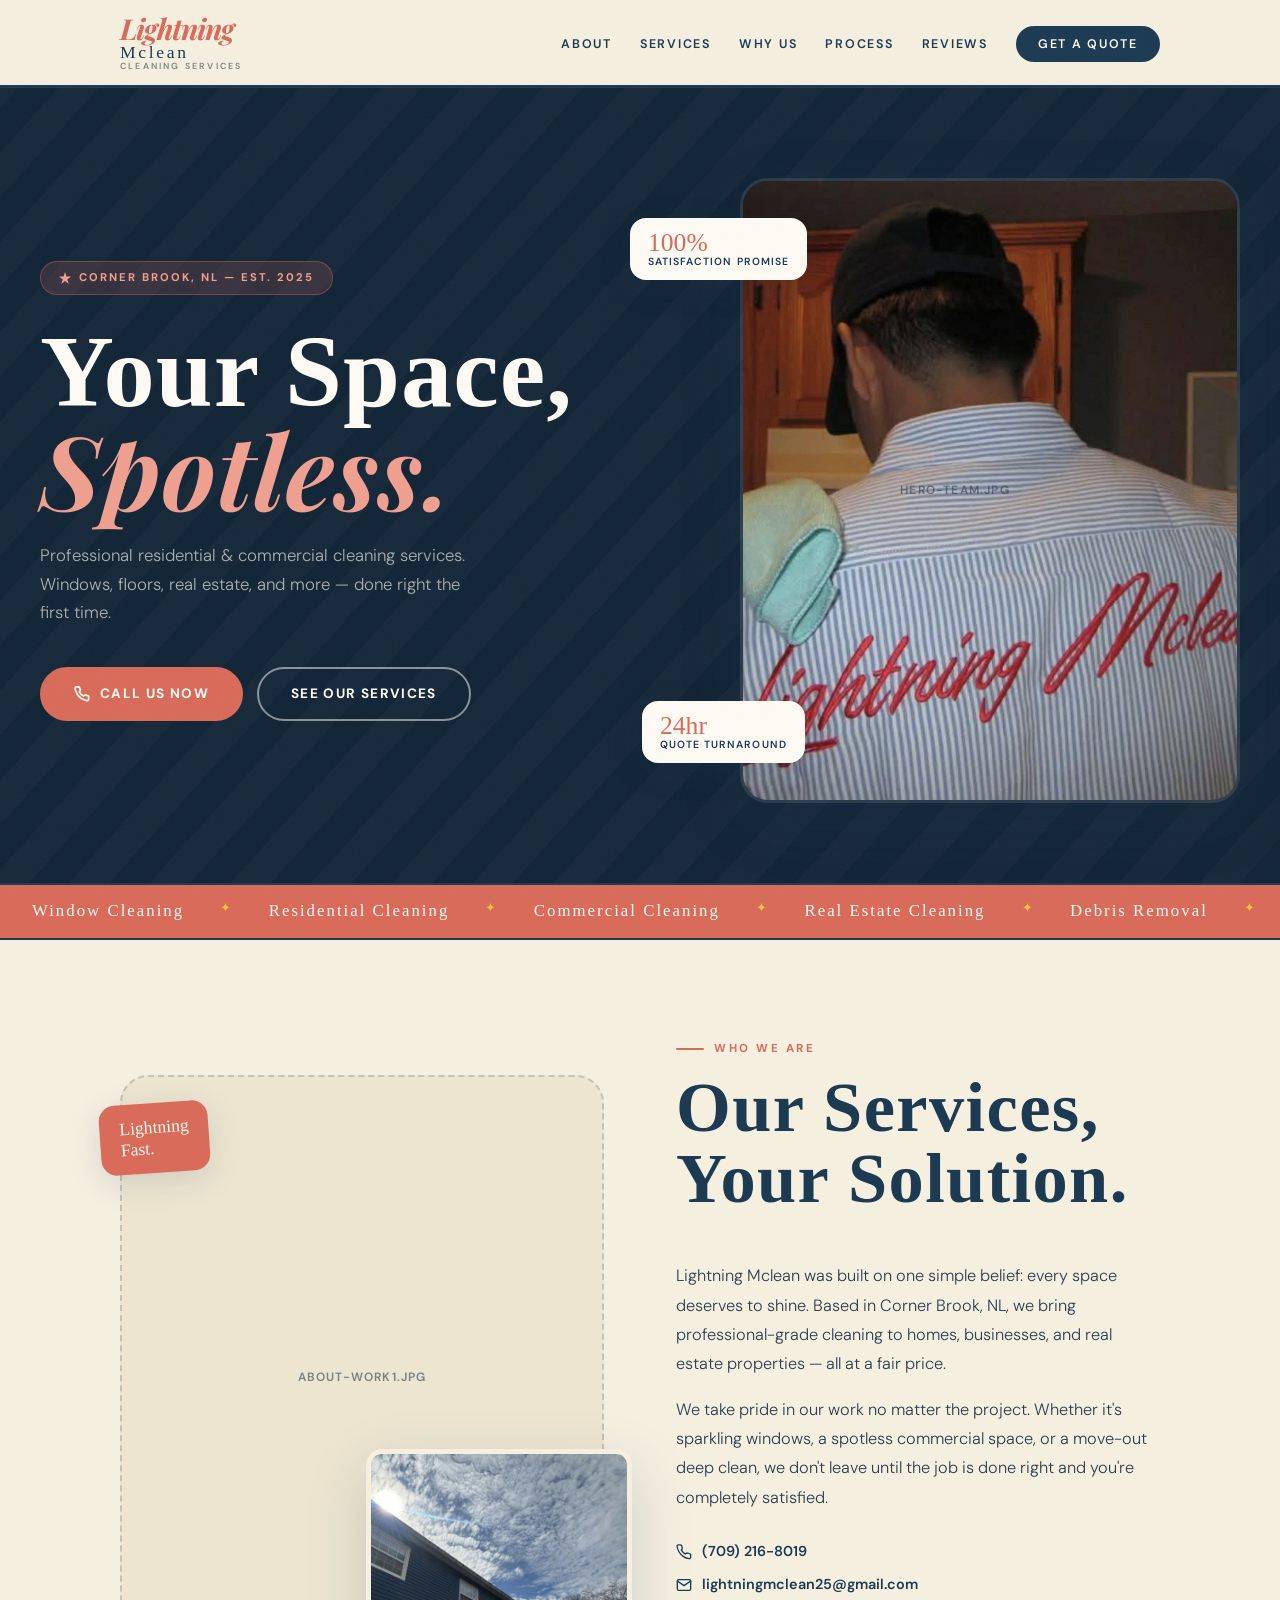
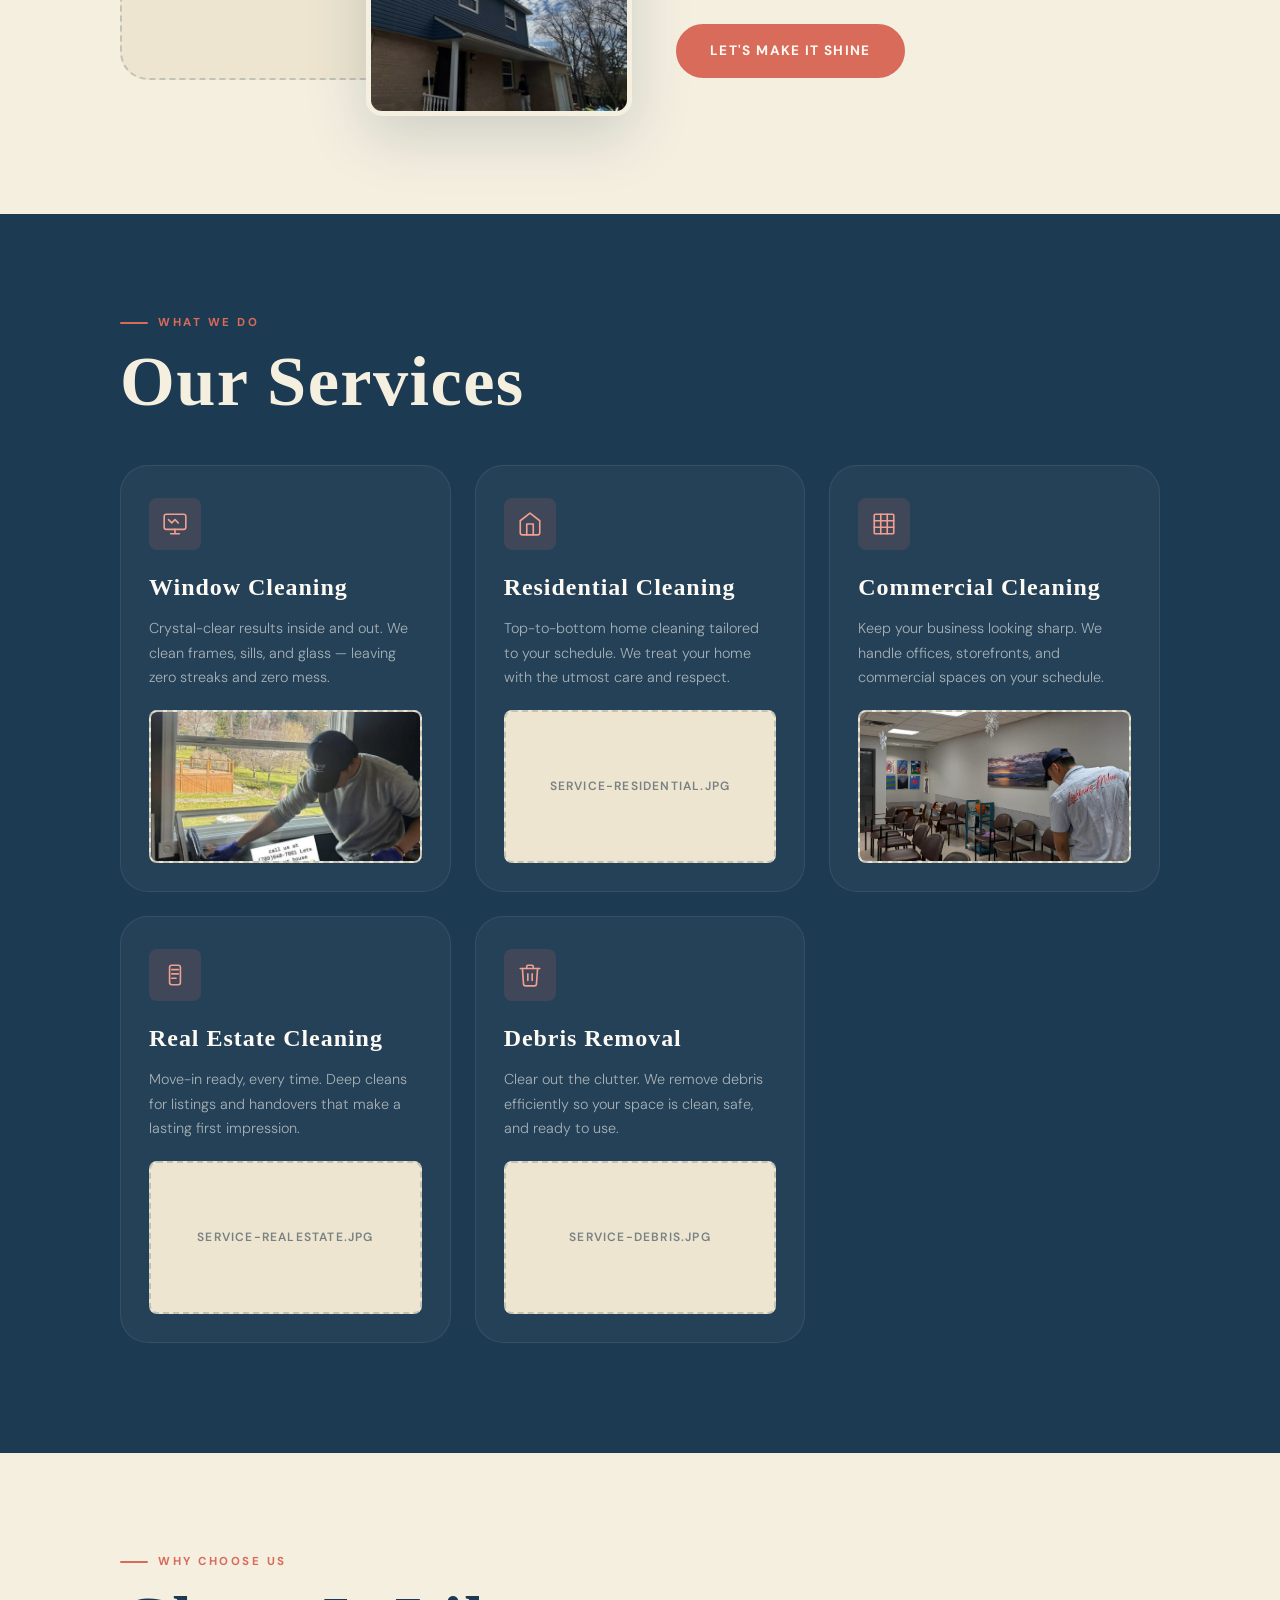
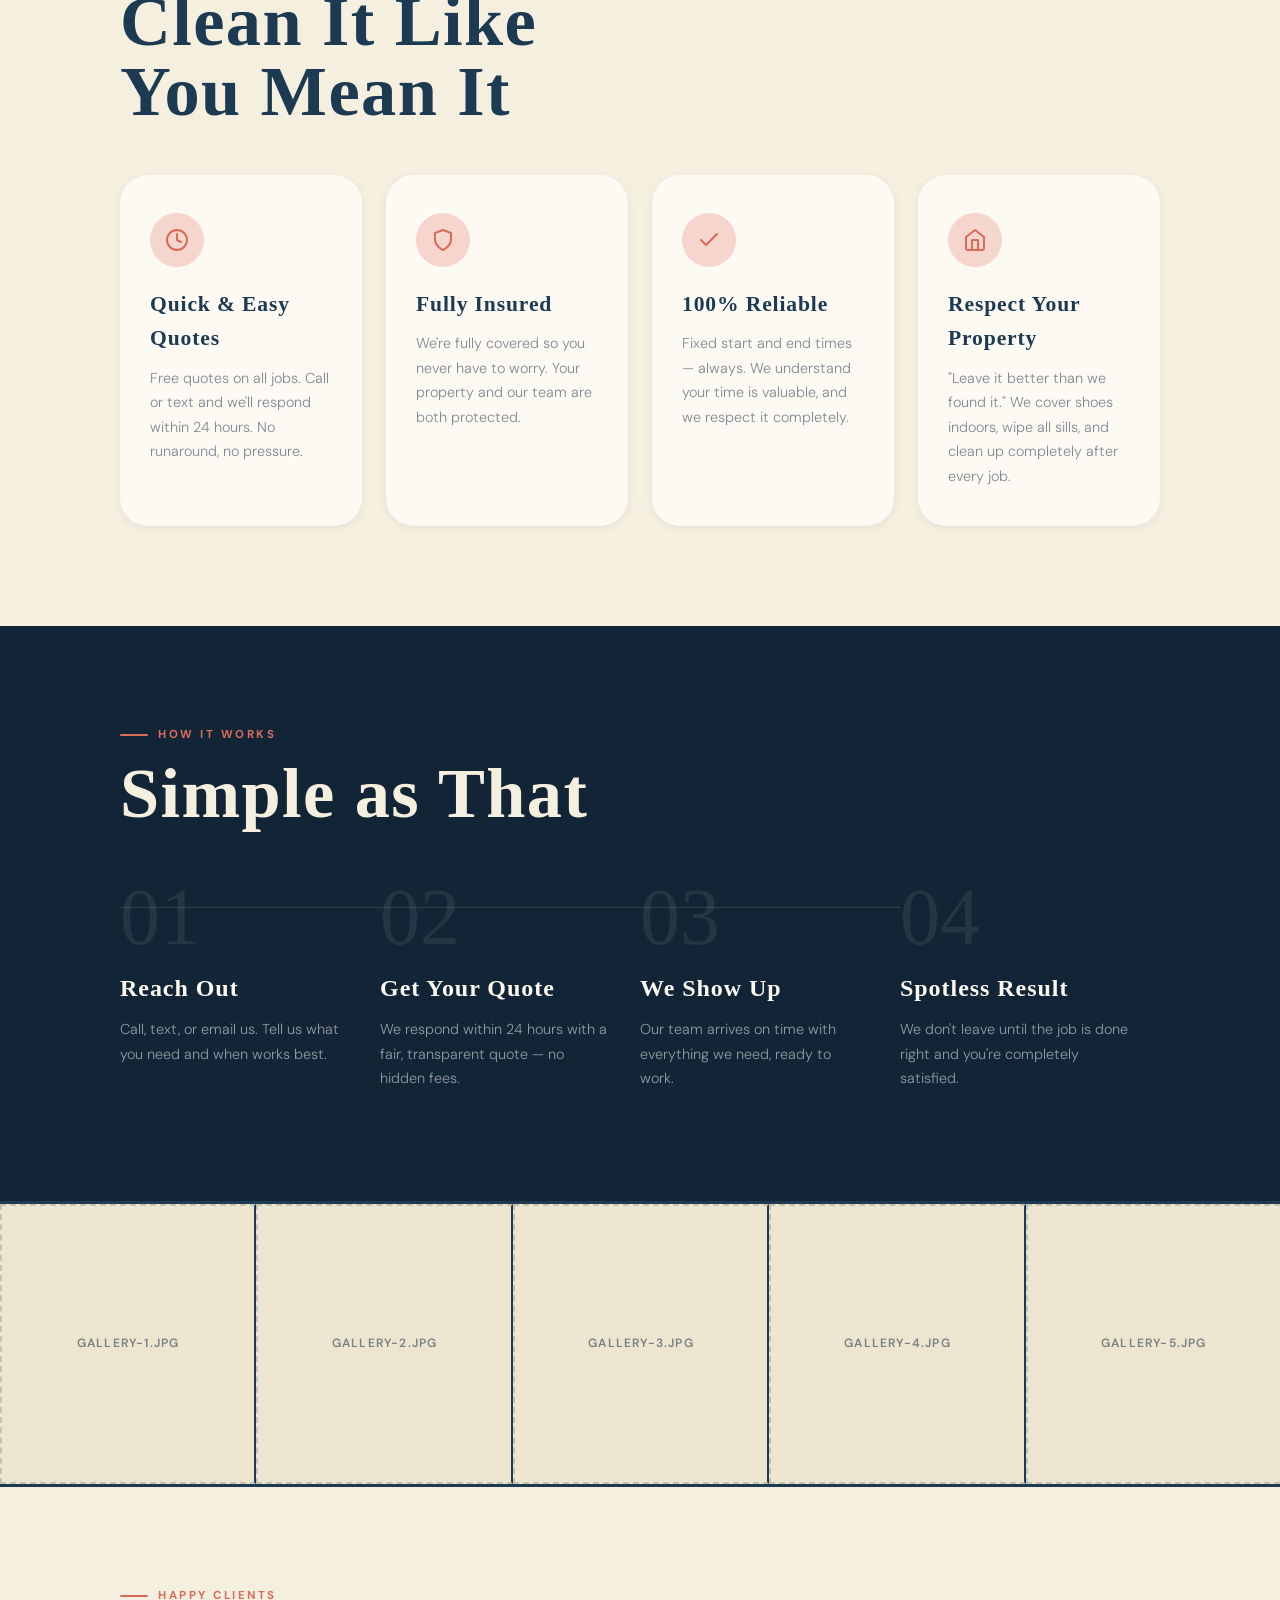
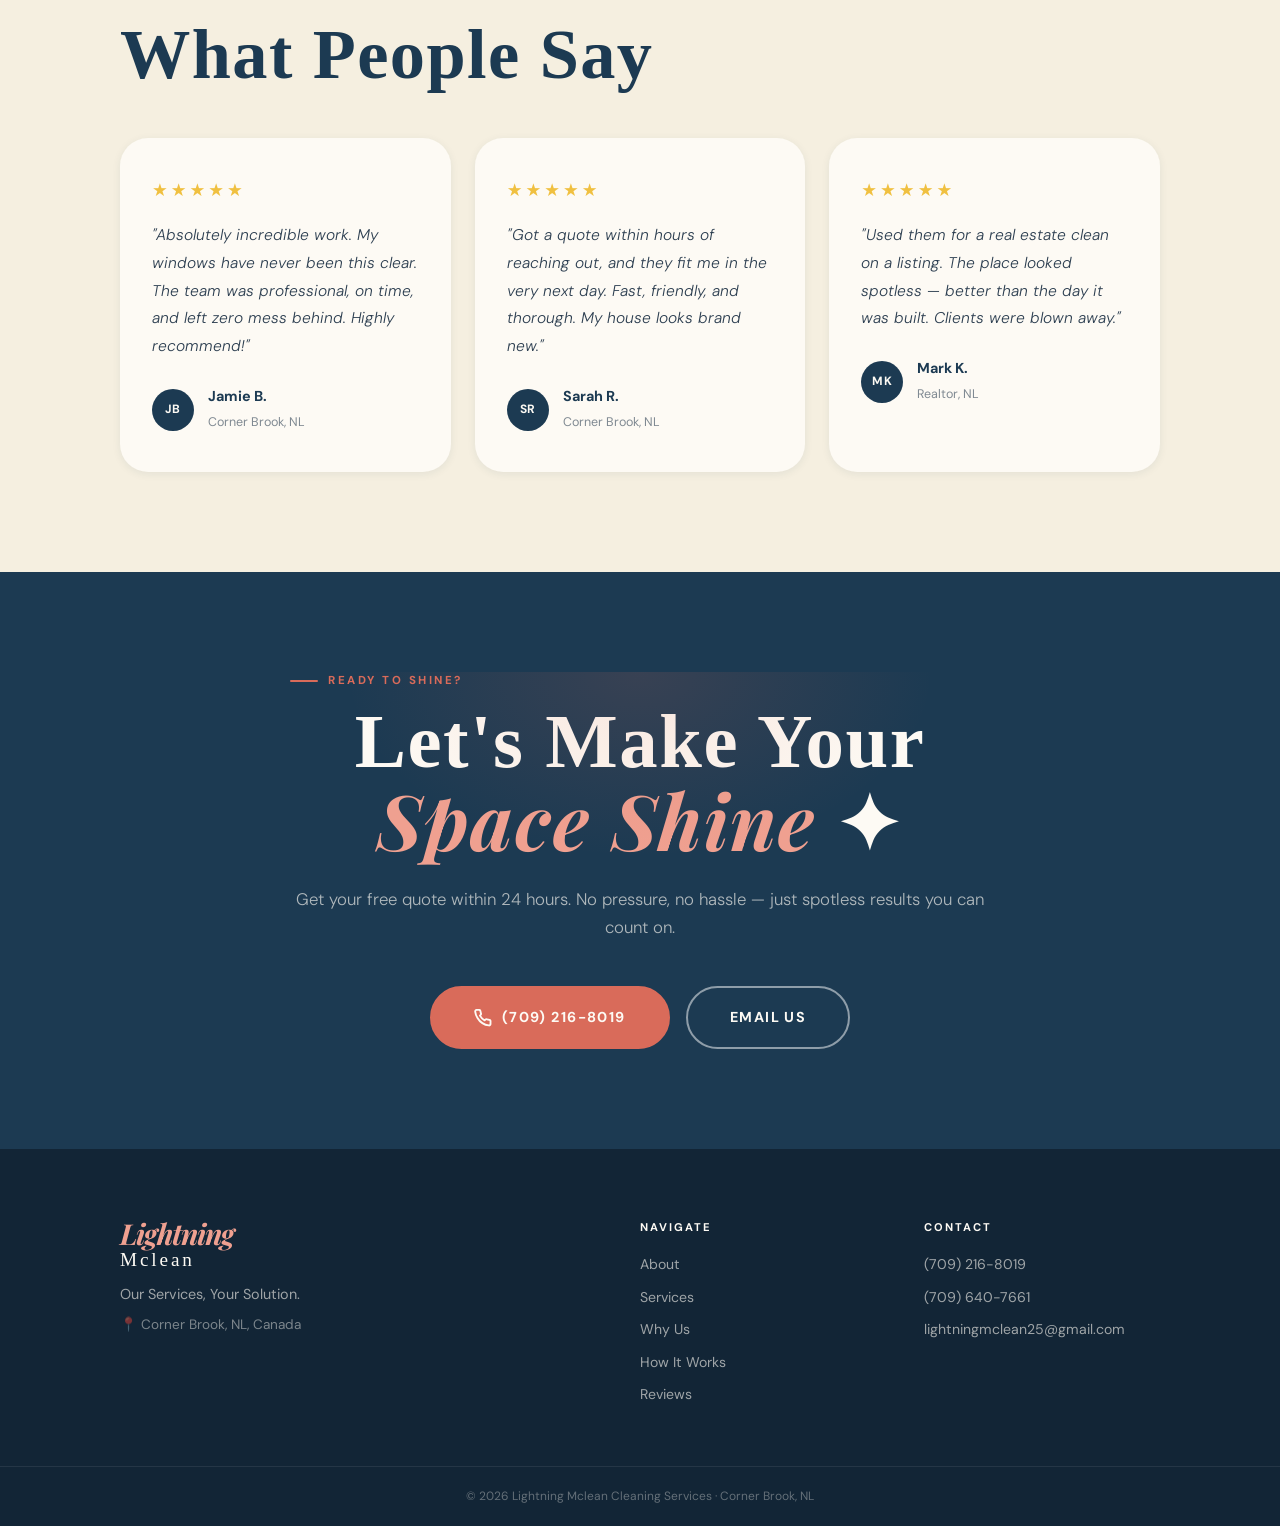
==== commit 4b9b850f: "Update index.html" ====
--- a/index.html
+++ b/index.html
@@ -64,11 +64,10 @@
       </div>
     </div>
 
-    <!-- Hero image block -->
     <div class="hero-image-wrap">
       <div class="hero-img-frame">
         <img
-          src="images/hero-team.jpg"
+          src="./hero-team.jpg"
           alt="Lightning Mclean cleaning team at work"
           class="hero-img"
           onerror="this.style.display='none';this.parentElement.classList.add('img-placeholder')"
@@ -86,9 +85,7 @@
     </div>
   </section>
 
-  <!-- ══════════════════════════════════════
-       TICKER
-  ══════════════════════════════════════ -->
+  <!-- TICKER -->
   <div class="ticker-wrap" aria-hidden="true">
     <div class="ticker-track">
       <span>Window Cleaning</span>
@@ -114,15 +111,13 @@
     </div>
   </div>
 
-  <!-- ══════════════════════════════════════
-       ABOUT
-  ══════════════════════════════════════ -->
+  <!-- ABOUT -->
   <section class="about-section" id="about">
     <div class="container about-grid">
       <div class="about-images">
         <div class="about-img-primary img-card fade-up">
           <img
-            src="images/about-work1.jpg"
+            src="./about-work1.jpg"
             alt="Lightning Mclean team member cleaning"
             onerror="this.style.display='none';this.parentElement.classList.add('img-placeholder')"
           />
@@ -130,7 +125,7 @@
         </div>
         <div class="about-img-secondary img-card fade-up" style="transition-delay:0.12s">
           <img
-            src="images/about-work2.jpg"
+            src="./about-work2.jpg"
             alt="Lightning Mclean exterior job"
             onerror="this.style.display='none';this.parentElement.classList.add('img-placeholder')"
           />
@@ -160,9 +155,7 @@
     </div>
   </section>
 
-  <!-- ══════════════════════════════════════
-       SERVICES
-  ══════════════════════════════════════ -->
+  <!-- SERVICES -->
   <section class="services-section" id="services">
     <div class="container">
       <div class="section-label" style="color:var(--pink)">What We Do</div>
@@ -176,7 +169,7 @@
           <h3 class="service-name">Window Cleaning</h3>
           <p class="service-desc">Crystal-clear results inside and out. We clean frames, sills, and glass — leaving zero streaks and zero mess.</p>
           <div class="service-img img-card">
-            <img src="images/service-window.jpg" alt="Window cleaning service"
+            <img src="./service-window.jpg" alt="Window cleaning service"
               onerror="this.style.display='none';this.parentElement.classList.add('img-placeholder')" />
             <div class="img-placeholder-label">service-window.jpg</div>
           </div>
@@ -189,7 +182,7 @@
           <h3 class="service-name">Residential Cleaning</h3>
           <p class="service-desc">Top-to-bottom home cleaning tailored to your schedule. We treat your home with the utmost care and respect.</p>
           <div class="service-img img-card">
-            <img src="images/service-residential.jpg" alt="Residential cleaning service"
+            <img src="./service-residential.jpg" alt="Residential cleaning service"
               onerror="this.style.display='none';this.parentElement.classList.add('img-placeholder')" />
             <div class="img-placeholder-label">service-residential.jpg</div>
           </div>
@@ -202,7 +195,7 @@
           <h3 class="service-name">Commercial Cleaning</h3>
           <p class="service-desc">Keep your business looking sharp. We handle offices, storefronts, and commercial spaces on your schedule.</p>
           <div class="service-img img-card">
-            <img src="images/service-commercial.jpg" alt="Commercial cleaning service"
+            <img src="./service-commercial.jpg" alt="Commercial cleaning service"
               onerror="this.style.display='none';this.parentElement.classList.add('img-placeholder')" />
             <div class="img-placeholder-label">service-commercial.jpg</div>
           </div>
@@ -215,7 +208,7 @@
           <h3 class="service-name">Real Estate Cleaning</h3>
           <p class="service-desc">Move-in ready, every time. Deep cleans for listings and handovers that make a lasting first impression.</p>
           <div class="service-img img-card">
-            <img src="images/service-realestate.jpg" alt="Real estate cleaning service"
+            <img src="./service-realestate.jpg" alt="Real estate cleaning service"
               onerror="this.style.display='none';this.parentElement.classList.add('img-placeholder')" />
             <div class="img-placeholder-label">service-realestate.jpg</div>
           </div>
@@ -228,7 +221,7 @@
           <h3 class="service-name">Debris Removal</h3>
           <p class="service-desc">Clear out the clutter. We remove debris efficiently so your space is clean, safe, and ready to use.</p>
           <div class="service-img img-card">
-            <img src="images/service-debris.jpg" alt="Debris removal service"
+            <img src="./service-debris.jpg" alt="Debris removal service"
               onerror="this.style.display='none';this.parentElement.classList.add('img-placeholder')" />
             <div class="img-placeholder-label">service-debris.jpg</div>
           </div>
@@ -238,15 +231,12 @@
     </div>
   </section>
 
-  <!-- ══════════════════════════════════════
-       WHY CHOOSE US
-  ══════════════════════════════════════ -->
+  <!-- WHY CHOOSE US -->
   <section class="why-section" id="why">
     <div class="container">
       <div class="section-label">Why Choose Us</div>
       <h2 class="section-title">Clean It Like<br>You Mean It</h2>
       <div class="why-grid">
-
         <div class="why-card fade-up">
           <div class="why-icon">
             <svg viewBox="0 0 24 24" fill="none" stroke="currentColor" stroke-width="2" stroke-linecap="round" stroke-linejoin="round"><circle cx="12" cy="12" r="10"/><polyline points="12 6 12 12 16 14"/></svg>
@@ -254,7 +244,6 @@
           <h3 class="why-title">Quick &amp; Easy Quotes</h3>
           <p class="why-desc">Free quotes on all jobs. Call or text and we'll respond within 24 hours. No runaround, no pressure.</p>
         </div>
-
         <div class="why-card fade-up" style="transition-delay:0.1s">
           <div class="why-icon">
             <svg viewBox="0 0 24 24" fill="none" stroke="currentColor" stroke-width="2" stroke-linecap="round" stroke-linejoin="round"><path d="M12 22s8-4 8-10V5l-8-3-8 3v7c0 6 8 10 8 10z"/></svg>
@@ -262,7 +251,6 @@
           <h3 class="why-title">Fully Insured</h3>
           <p class="why-desc">We're fully covered so you never have to worry. Your property and our team are both protected.</p>
         </div>
-
         <div class="why-card fade-up" style="transition-delay:0.2s">
           <div class="why-icon">
             <svg viewBox="0 0 24 24" fill="none" stroke="currentColor" stroke-width="2" stroke-linecap="round" stroke-linejoin="round"><polyline points="20 6 9 17 4 12"/></svg>
@@ -270,7 +258,6 @@
           <h3 class="why-title">100% Reliable</h3>
           <p class="why-desc">Fixed start and end times — always. We understand your time is valuable, and we respect it completely.</p>
         </div>
-
         <div class="why-card fade-up" style="transition-delay:0.3s">
           <div class="why-icon">
             <svg viewBox="0 0 24 24" fill="none" stroke="currentColor" stroke-width="2" stroke-linecap="round" stroke-linejoin="round"><path d="M3 9l9-7 9 7v11a2 2 0 0 1-2 2H5a2 2 0 0 1-2-2z"/><polyline points="9 22 9 12 15 12 15 22"/></svg>
@@ -278,93 +265,80 @@
           <h3 class="why-title">Respect Your Property</h3>
           <p class="why-desc">"Leave it better than we found it." We cover shoes indoors, wipe all sills, and clean up completely after every job.</p>
         </div>
-
-      </div>
-    </div>
-  </section>
-
-  <!-- ══════════════════════════════════════
-       PROCESS
-  ══════════════════════════════════════ -->
+      </div>
+    </div>
+  </section>
+
+  <!-- PROCESS -->
   <section class="process-section" id="process">
     <div class="container">
       <div class="section-label" style="color:var(--pink)">How It Works</div>
       <h2 class="section-title" style="color:var(--cream)">Simple as That</h2>
       <div class="process-steps">
-
         <div class="process-step fade-up">
           <div class="step-num">01</div>
           <div class="step-connector" aria-hidden="true"></div>
           <h3 class="step-title">Reach Out</h3>
           <p class="step-desc">Call, text, or email us. Tell us what you need and when works best.</p>
         </div>
-
         <div class="process-step fade-up" style="transition-delay:0.1s">
           <div class="step-num">02</div>
           <div class="step-connector" aria-hidden="true"></div>
           <h3 class="step-title">Get Your Quote</h3>
           <p class="step-desc">We respond within 24 hours with a fair, transparent quote — no hidden fees.</p>
         </div>
-
         <div class="process-step fade-up" style="transition-delay:0.2s">
           <div class="step-num">03</div>
           <div class="step-connector" aria-hidden="true"></div>
           <h3 class="step-title">We Show Up</h3>
           <p class="step-desc">Our team arrives on time with everything we need, ready to work.</p>
         </div>
-
         <div class="process-step fade-up" style="transition-delay:0.3s">
           <div class="step-num">04</div>
           <h3 class="step-title">Spotless Result</h3>
           <p class="step-desc">We don't leave until the job is done right and you're completely satisfied.</p>
         </div>
-
-      </div>
-    </div>
-  </section>
-
-  <!-- ══════════════════════════════════════
-       GALLERY STRIP
-  ══════════════════════════════════════ -->
+      </div>
+    </div>
+  </section>
+
+  <!-- GALLERY STRIP -->
   <section class="gallery-strip">
     <div class="gallery-track">
       <div class="gallery-item img-card">
-        <img src="images/gallery-1.jpg" alt="Lightning Mclean work photo 1"
+        <img src="./gallery-1.jpg" alt="Lightning Mclean work photo 1"
           onerror="this.style.display='none';this.parentElement.classList.add('img-placeholder')" />
         <div class="img-placeholder-label">gallery-1.jpg</div>
       </div>
       <div class="gallery-item img-card">
-        <img src="images/gallery-2.jpg" alt="Lightning Mclean work photo 2"
+        <img src="./gallery-2.jpg" alt="Lightning Mclean work photo 2"
           onerror="this.style.display='none';this.parentElement.classList.add('img-placeholder')" />
         <div class="img-placeholder-label">gallery-2.jpg</div>
       </div>
       <div class="gallery-item img-card">
-        <img src="images/gallery-3.jpg" alt="Lightning Mclean work photo 3"
+        <img src="./gallery-3.jpg" alt="Lightning Mclean work photo 3"
           onerror="this.style.display='none';this.parentElement.classList.add('img-placeholder')" />
         <div class="img-placeholder-label">gallery-3.jpg</div>
       </div>
       <div class="gallery-item img-card">
-        <img src="images/gallery-4.jpg" alt="Lightning Mclean work photo 4"
+        <img src="./gallery-4.jpg" alt="Lightning Mclean work photo 4"
           onerror="this.style.display='none';this.parentElement.classList.add('img-placeholder')" />
         <div class="img-placeholder-label">gallery-4.jpg</div>
       </div>
       <div class="gallery-item img-card">
-        <img src="images/gallery-5.jpg" alt="Lightning Mclean work photo 5"
+        <img src="./gallery-5.jpg" alt="Lightning Mclean work photo 5"
           onerror="this.style.display='none';this.parentElement.classList.add('img-placeholder')" />
         <div class="img-placeholder-label">gallery-5.jpg</div>
       </div>
     </div>
   </section>
 
-  <!-- ══════════════════════════════════════
-       TESTIMONIALS
-  ══════════════════════════════════════ -->
+  <!-- TESTIMONIALS -->
   <section class="testimonials-section" id="reviews">
     <div class="container">
       <div class="section-label">Happy Clients</div>
       <h2 class="section-title">What People Say</h2>
       <div class="testimonials-grid">
-
         <div class="testimonial fade-up">
           <div class="stars">★★★★★</div>
           <p class="testimonial-text">"Absolutely incredible work. My windows have never been this clear. The team was professional, on time, and left zero mess behind. Highly recommend!"</p>
@@ -376,7 +350,6 @@
             </div>
           </div>
         </div>
-
         <div class="testimonial fade-up" style="transition-delay:0.1s">
           <div class="stars">★★★★★</div>
           <p class="testimonial-text">"Got a quote within hours of reaching out, and they fit me in the very next day. Fast, friendly, and thorough. My house looks brand new."</p>
@@ -388,7 +361,6 @@
             </div>
           </div>
         </div>
-
         <div class="testimonial fade-up" style="transition-delay:0.2s">
           <div class="stars">★★★★★</div>
           <p class="testimonial-text">"Used them for a real estate clean on a listing. The place looked spotless — better than the day it was built. Clients were blown away."</p>
@@ -400,14 +372,11 @@
             </div>
           </div>
         </div>
-
-      </div>
-    </div>
-  </section>
-
-  <!-- ══════════════════════════════════════
-       CTA BAND
-  ══════════════════════════════════════ -->
+      </div>
+    </div>
+  </section>
+
+  <!-- CTA -->
   <section class="cta-section" id="contact">
     <div class="cta-inner">
       <div class="cta-bg-decor" aria-hidden="true"></div>
@@ -424,9 +393,7 @@
     </div>
   </section>
 
-  <!-- ══════════════════════════════════════
-       FOOTER
-  ══════════════════════════════════════ -->
+  <!-- FOOTER -->
   <footer class="footer">
     <div class="container footer-inner">
       <div class="footer-brand">
@@ -437,7 +404,6 @@
         <p class="footer-tagline">Our Services, Your Solution.</p>
         <p class="footer-location">📍 Corner Brook, NL, Canada</p>
       </div>
-
       <div class="footer-links-col">
         <strong>Navigate</strong>
         <a href="#about">About</a>
@@ -446,7 +412,6 @@
         <a href="#process">How It Works</a>
         <a href="#reviews">Reviews</a>
       </div>
-
       <div class="footer-links-col">
         <strong>Contact</strong>
         <a href="tel:+17092168019">(709) 216-8019</a>
--- a/styles.css
+++ b/styles.css
@@ -0,0 +1,1052 @@
+/* ══════════════════════════════════════════════
+   LIGHTNING MCLEAN — styles.css
+   Retro-Modern Cleaning Services Website
+   ══════════════════════════════════════════════ */
+
+/* ── DESIGN TOKENS ── */
+:root {
+  --cream:       #F5EFE0;
+  --cream-dark:  #EDE5D0;
+  --pink:        #D96B5A;
+  --pink-light:  #EFA090;
+  --pink-pale:   #F5D5CC;
+  --navy:        #1C3A52;
+  --navy-dark:   #122536;
+  --navy-mid:    #2A4F6E;
+  --yellow:      #F0C040;
+  --yellow-pale: #FBF0C0;
+  --white:       #FDFAF4;
+  --text-body:   #2C3E50;
+  --text-muted:  rgba(44,62,80,0.6);
+
+  --font-display: 'Bebas Neue', 'Playfair Display', serif;
+  --font-serif:   'Playfair Display', Georgia, serif;
+  --font-body:    'DM Sans', system-ui, sans-serif;
+
+  --radius-sm:   8px;
+  --radius-md:   16px;
+  --radius-lg:   28px;
+  --radius-full: 9999px;
+
+  --shadow-sm:   0 2px 8px rgba(28,58,82,0.08);
+  --shadow-md:   0 8px 32px rgba(28,58,82,0.14);
+  --shadow-lg:   0 20px 60px rgba(28,58,82,0.18);
+
+  --transition:  0.28s cubic-bezier(0.4, 0, 0.2, 1);
+}
+
+/* ── RESET & BASE ── */
+*, *::before, *::after { margin: 0; padding: 0; box-sizing: border-box; }
+
+html { scroll-behavior: smooth; font-size: 16px; }
+
+body {
+  background: var(--cream);
+  font-family: var(--font-body);
+  color: var(--text-body);
+  overflow-x: hidden;
+  line-height: 1.6;
+}
+
+img { display: block; width: 100%; height: 100%; object-fit: cover; }
+
+a { text-decoration: none; color: inherit; }
+
+/* ── NOISE TEXTURE OVERLAY ── */
+.noise-overlay {
+  position: fixed;
+  inset: 0;
+  pointer-events: none;
+  z-index: 9999;
+  opacity: 0.03;
+  background-image: url("data:image/svg+xml,%3Csvg viewBox='0 0 256 256' xmlns='http://www.w3.org/2000/svg'%3E%3Cfilter id='n'%3E%3CfeTurbulence type='fractalNoise' baseFrequency='0.85' numOctaves='4' stitchTiles='stitch'/%3E%3C/filter%3E%3Crect width='100%25' height='100%25' filter='url(%23n)'/%3E%3C/svg%3E");
+  background-size: 256px;
+}
+
+/* ── CONTAINER ── */
+.container {
+  max-width: 1120px;
+  margin: 0 auto;
+  padding: 0 40px;
+}
+
+/* ── SCROLL ANIMATIONS ── */
+.fade-up {
+  opacity: 0;
+  transform: translateY(32px);
+  transition: opacity 0.6s var(--transition), transform 0.6s var(--transition);
+}
+.fade-up.visible {
+  opacity: 1;
+  transform: translateY(0);
+}
+
+/* ── IMAGE CARD (placeholder support) ── */
+.img-card {
+  position: relative;
+  overflow: hidden;
+  background: var(--cream-dark);
+  border: 2px dashed rgba(28,58,82,0.2);
+}
+.img-card img { position: relative; z-index: 1; }
+.img-placeholder-label {
+  position: absolute;
+  inset: 0;
+  display: flex;
+  align-items: center;
+  justify-content: center;
+  font-size: 0.75rem;
+  font-weight: 600;
+  letter-spacing: 0.1em;
+  color: var(--text-muted);
+  text-transform: uppercase;
+  font-family: var(--font-body);
+  z-index: 0;
+  padding: 12px;
+  text-align: center;
+  line-height: 1.4;
+}
+.img-card:has(img[style*="display:none"]) .img-placeholder-label { z-index: 2; }
+
+/* ── SECTION LABELS & TITLES ── */
+.section-label {
+  font-size: 0.72rem;
+  font-weight: 700;
+  letter-spacing: 0.22em;
+  text-transform: uppercase;
+  color: var(--pink);
+  margin-bottom: 14px;
+  display: flex;
+  align-items: center;
+  gap: 10px;
+}
+.section-label::before {
+  content: '';
+  display: inline-block;
+  width: 28px;
+  height: 2px;
+  background: currentColor;
+  border-radius: 2px;
+}
+
+.section-title {
+  font-family: var(--font-display);
+  font-size: clamp(2.8rem, 5.5vw, 4.5rem);
+  line-height: 1.0;
+  letter-spacing: 0.02em;
+  color: var(--navy);
+  margin-bottom: 48px;
+}
+
+/* ── BUTTONS ── */
+.btn-primary {
+  display: inline-flex;
+  align-items: center;
+  gap: 10px;
+  background: var(--pink);
+  color: var(--white);
+  font-family: var(--font-body);
+  font-weight: 700;
+  font-size: 0.85rem;
+  letter-spacing: 0.1em;
+  text-transform: uppercase;
+  padding: 14px 32px;
+  border-radius: var(--radius-full);
+  border: 2px solid var(--pink);
+  cursor: pointer;
+  transition: background var(--transition), transform var(--transition), box-shadow var(--transition);
+  white-space: nowrap;
+}
+.btn-primary:hover {
+  background: var(--navy);
+  border-color: var(--navy);
+  transform: translateY(-2px);
+  box-shadow: var(--shadow-md);
+}
+
+.btn-outline {
+  display: inline-flex;
+  align-items: center;
+  gap: 10px;
+  background: transparent;
+  color: var(--white);
+  font-family: var(--font-body);
+  font-weight: 700;
+  font-size: 0.85rem;
+  letter-spacing: 0.1em;
+  text-transform: uppercase;
+  padding: 14px 32px;
+  border-radius: var(--radius-full);
+  border: 2px solid rgba(255,255,255,0.5);
+  cursor: pointer;
+  transition: background var(--transition), border-color var(--transition), transform var(--transition);
+}
+.btn-outline:hover {
+  background: rgba(255,255,255,0.1);
+  border-color: var(--white);
+  transform: translateY(-2px);
+}
+
+.btn-large {
+  padding: 18px 42px;
+  font-size: 0.9rem;
+}
+
+/* ════════════════════════════════════════
+   NAVIGATION
+════════════════════════════════════════ */
+#navbar {
+  position: sticky;
+  top: 0;
+  z-index: 500;
+  background: var(--cream);
+  border-bottom: 3px solid var(--navy);
+  transition: box-shadow var(--transition);
+}
+#navbar.scrolled { box-shadow: var(--shadow-md); }
+
+.nav-inner {
+  max-width: 1120px;
+  margin: 0 auto;
+  padding: 14px 40px;
+  display: flex;
+  align-items: center;
+  justify-content: space-between;
+}
+
+.nav-logo {
+  display: flex;
+  flex-direction: column;
+  line-height: 1;
+  gap: 1px;
+}
+
+.logo-script {
+  font-family: var(--font-serif);
+  font-style: italic;
+  font-weight: 700;
+  font-size: 1.8rem;
+  color: var(--pink);
+  letter-spacing: -1px;
+  line-height: 1;
+}
+
+.logo-block {
+  font-family: var(--font-display);
+  font-size: 1.1rem;
+  color: var(--navy);
+  letter-spacing: 0.15em;
+  line-height: 1;
+}
+
+.logo-sub {
+  font-size: 0.55rem;
+  font-weight: 600;
+  letter-spacing: 0.25em;
+  text-transform: uppercase;
+  color: var(--text-muted);
+}
+
+.nav-links {
+  list-style: none;
+  display: flex;
+  align-items: center;
+  gap: 28px;
+}
+
+.nav-links a {
+  font-weight: 600;
+  font-size: 0.78rem;
+  letter-spacing: 0.14em;
+  text-transform: uppercase;
+  color: var(--navy);
+  transition: color var(--transition);
+  position: relative;
+}
+.nav-links a::after {
+  content: '';
+  position: absolute;
+  bottom: -3px;
+  left: 0; right: 0;
+  height: 2px;
+  background: var(--pink);
+  transform: scaleX(0);
+  transform-origin: left;
+  transition: transform var(--transition);
+}
+.nav-links a:hover { color: var(--pink); }
+.nav-links a:hover::after { transform: scaleX(1); }
+
+.nav-cta {
+  background: var(--navy) !important;
+  color: var(--white) !important;
+  padding: 10px 22px;
+  border-radius: var(--radius-full);
+  transition: background var(--transition) !important;
+}
+.nav-cta::after { display: none; }
+.nav-cta:hover { background: var(--pink) !important; color: var(--white) !important; }
+
+/* Hamburger */
+.hamburger {
+  display: none;
+  flex-direction: column;
+  gap: 5px;
+  background: none;
+  border: none;
+  cursor: pointer;
+  padding: 4px;
+}
+.hamburger span {
+  display: block;
+  width: 26px;
+  height: 2px;
+  background: var(--navy);
+  border-radius: 2px;
+  transition: transform var(--transition), opacity var(--transition);
+}
+.hamburger.open span:nth-child(1) { transform: translateY(7px) rotate(45deg); }
+.hamburger.open span:nth-child(2) { opacity: 0; }
+.hamburger.open span:nth-child(3) { transform: translateY(-7px) rotate(-45deg); }
+
+/* ════════════════════════════════════════
+   HERO
+════════════════════════════════════════ */
+.hero {
+  background: var(--navy-dark);
+  position: relative;
+  overflow: hidden;
+  padding: 90px 40px 80px;
+  display: grid;
+  grid-template-columns: 1fr 1fr;
+  gap: 60px;
+  align-items: center;
+  max-width: 100%;
+}
+
+.hero-bg-stripes {
+  position: absolute;
+  inset: 0;
+  background: repeating-linear-gradient(
+    -48deg,
+    transparent,
+    transparent 30px,
+    rgba(255,255,255,0.018) 30px,
+    rgba(255,255,255,0.018) 60px
+  );
+  pointer-events: none;
+}
+
+.hero-content { position: relative; z-index: 2; max-width: 540px; }
+
+.hero-badge {
+  display: inline-flex;
+  align-items: center;
+  gap: 8px;
+  background: rgba(217,107,90,0.18);
+  border: 1px solid rgba(217,107,90,0.4);
+  color: var(--pink-light);
+  font-size: 0.7rem;
+  font-weight: 700;
+  letter-spacing: 0.18em;
+  text-transform: uppercase;
+  padding: 7px 18px;
+  border-radius: var(--radius-full);
+  margin-bottom: 28px;
+}
+
+.hero-title {
+  font-family: var(--font-display);
+  font-size: clamp(4rem, 8vw, 7rem);
+  line-height: 0.95;
+  letter-spacing: 0.01em;
+  color: var(--white);
+  margin-bottom: 24px;
+}
+
+.hero-accent {
+  font-family: var(--font-serif);
+  font-style: italic;
+  color: var(--pink-light);
+  display: block;
+}
+
+.hero-sub {
+  color: rgba(253,250,244,0.65);
+  font-size: 1.05rem;
+  line-height: 1.7;
+  max-width: 440px;
+  margin-bottom: 40px;
+  font-weight: 300;
+}
+
+.hero-btns {
+  display: flex;
+  flex-wrap: wrap;
+  gap: 14px;
+}
+
+/* Hero image side */
+.hero-image-wrap {
+  position: relative;
+  z-index: 2;
+  display: flex;
+  justify-content: flex-end;
+}
+
+.hero-img-frame {
+  width: 100%;
+  max-width: 500px;
+  aspect-ratio: 4 / 5;
+  border-radius: var(--radius-lg);
+  overflow: hidden;
+  border: 3px solid rgba(255,255,255,0.1);
+  box-shadow: var(--shadow-lg);
+}
+
+.hero-img { object-fit: cover; width: 100%; height: 100%; }
+
+.hero-stat-chip {
+  position: absolute;
+  background: var(--white);
+  border-radius: var(--radius-md);
+  padding: 12px 18px;
+  box-shadow: var(--shadow-md);
+  display: flex;
+  flex-direction: column;
+  line-height: 1.2;
+}
+
+.chip-1 { bottom: 40px; left: -28px; }
+.chip-2 { top: 40px; left: -40px; }
+
+.chip-num {
+  font-family: var(--font-display);
+  font-size: 1.6rem;
+  color: var(--pink);
+  line-height: 1;
+}
+.chip-text {
+  font-size: 0.65rem;
+  font-weight: 600;
+  letter-spacing: 0.1em;
+  text-transform: uppercase;
+  color: var(--navy);
+}
+
+/* ════════════════════════════════════════
+   TICKER
+════════════════════════════════════════ */
+.ticker-wrap {
+  background: var(--pink);
+  overflow: hidden;
+  padding: 13px 0;
+  border-top: 2px solid var(--navy);
+  border-bottom: 2px solid var(--navy);
+}
+
+.ticker-track {
+  display: flex;
+  gap: 0;
+  white-space: nowrap;
+  animation: ticker-scroll 28s linear infinite;
+}
+
+.ticker-track span {
+  font-family: var(--font-display);
+  font-size: 1.05rem;
+  letter-spacing: 0.12em;
+  color: var(--white);
+  padding: 0 32px;
+}
+
+.ticker-dot {
+  color: var(--yellow) !important;
+  padding: 0 4px !important;
+  font-size: 0.8rem !important;
+}
+
+@keyframes ticker-scroll {
+  from { transform: translateX(0); }
+  to   { transform: translateX(-50%); }
+}
+
+/* ════════════════════════════════════════
+   ABOUT
+════════════════════════════════════════ */
+.about-section {
+  padding: 100px 0;
+  background: var(--cream);
+}
+
+.about-grid {
+  display: grid;
+  grid-template-columns: 1fr 1fr;
+  gap: 72px;
+  align-items: center;
+}
+
+.about-images {
+  position: relative;
+}
+
+.about-img-primary {
+  width: 100%;
+  aspect-ratio: 4 / 5;
+  border-radius: var(--radius-lg);
+}
+
+.about-img-secondary {
+  position: absolute;
+  bottom: -36px;
+  right: -28px;
+  width: 55%;
+  aspect-ratio: 1 / 1;
+  border-radius: var(--radius-md);
+  border: 5px solid var(--cream);
+  box-shadow: var(--shadow-lg);
+}
+
+.about-badge-float {
+  position: absolute;
+  top: 28px;
+  left: -20px;
+  background: var(--pink);
+  color: var(--white);
+  font-family: var(--font-display);
+  font-size: 1.1rem;
+  line-height: 1.2;
+  padding: 14px 20px;
+  border-radius: var(--radius-md);
+  box-shadow: var(--shadow-md);
+  z-index: 5;
+  transform: rotate(-4deg);
+}
+
+.about-text { padding-bottom: 36px; }
+
+.about-body {
+  color: var(--text-body);
+  font-size: 1.02rem;
+  line-height: 1.8;
+  margin-bottom: 16px;
+  font-weight: 300;
+}
+
+.about-contact-row {
+  display: flex;
+  flex-direction: column;
+  gap: 10px;
+  margin: 28px 0 20px;
+}
+
+.about-contact-link {
+  display: inline-flex;
+  align-items: center;
+  gap: 10px;
+  font-weight: 600;
+  font-size: 0.9rem;
+  color: var(--navy);
+  transition: color var(--transition);
+}
+.about-contact-link:hover { color: var(--pink); }
+
+/* ════════════════════════════════════════
+   SERVICES
+════════════════════════════════════════ */
+.services-section {
+  background: var(--navy);
+  padding: 100px 0 110px;
+}
+
+.services-grid {
+  display: grid;
+  grid-template-columns: repeat(3, 1fr);
+  gap: 24px;
+}
+
+.service-card {
+  background: rgba(255,255,255,0.04);
+  border: 1px solid rgba(255,255,255,0.08);
+  border-radius: var(--radius-lg);
+  padding: 32px 28px 28px;
+  transition: background var(--transition), transform var(--transition), box-shadow var(--transition);
+  display: flex;
+  flex-direction: column;
+}
+
+.service-card:hover {
+  background: rgba(255,255,255,0.09);
+  transform: translateY(-6px);
+  box-shadow: 0 20px 50px rgba(0,0,0,0.25);
+}
+
+.service-icon-wrap {
+  width: 52px;
+  height: 52px;
+  background: rgba(217,107,90,0.15);
+  border-radius: var(--radius-sm);
+  display: flex;
+  align-items: center;
+  justify-content: center;
+  margin-bottom: 18px;
+  flex-shrink: 0;
+}
+.service-icon-wrap svg {
+  width: 26px;
+  height: 26px;
+  color: var(--pink-light);
+}
+
+.service-name {
+  font-family: var(--font-display);
+  font-size: 1.5rem;
+  letter-spacing: 0.04em;
+  color: var(--white);
+  margin-bottom: 10px;
+}
+
+.service-desc {
+  font-size: 0.9rem;
+  color: rgba(253,250,244,0.6);
+  line-height: 1.7;
+  font-weight: 300;
+  margin-bottom: 20px;
+  flex: 1;
+}
+
+.service-img {
+  width: 100%;
+  aspect-ratio: 16 / 9;
+  border-radius: var(--radius-sm);
+  overflow: hidden;
+  margin-top: auto;
+}
+
+/* 5th card spans full in last row */
+.services-grid > .service-card:last-child {
+  grid-column: span 1;
+}
+
+/* ════════════════════════════════════════
+   WHY US
+════════════════════════════════════════ */
+.why-section {
+  padding: 100px 0;
+  background: var(--cream);
+}
+
+.why-grid {
+  display: grid;
+  grid-template-columns: repeat(4, 1fr);
+  gap: 24px;
+}
+
+.why-card {
+  background: var(--white);
+  border-radius: var(--radius-lg);
+  padding: 36px 28px;
+  border: 2px solid transparent;
+  box-shadow: var(--shadow-sm);
+  transition: border-color var(--transition), transform var(--transition), box-shadow var(--transition);
+}
+
+.why-card:hover {
+  border-color: var(--pink);
+  transform: translateY(-6px);
+  box-shadow: var(--shadow-lg);
+}
+
+.why-icon {
+  width: 54px;
+  height: 54px;
+  background: var(--pink-pale);
+  border-radius: 50%;
+  display: flex;
+  align-items: center;
+  justify-content: center;
+  margin-bottom: 20px;
+}
+.why-icon svg {
+  width: 24px;
+  height: 24px;
+  color: var(--pink);
+}
+
+.why-title {
+  font-family: var(--font-display);
+  font-size: 1.35rem;
+  letter-spacing: 0.04em;
+  color: var(--navy);
+  margin-bottom: 10px;
+}
+
+.why-desc {
+  font-size: 0.9rem;
+  color: var(--text-muted);
+  line-height: 1.7;
+  font-weight: 300;
+}
+
+/* ════════════════════════════════════════
+   PROCESS
+════════════════════════════════════════ */
+.process-section {
+  background: var(--navy-dark);
+  padding: 100px 0 110px;
+}
+
+.process-steps {
+  display: grid;
+  grid-template-columns: repeat(4, 1fr);
+  gap: 0;
+  position: relative;
+}
+
+.process-step {
+  padding: 0 32px 0 0;
+  position: relative;
+}
+
+.step-num {
+  font-family: var(--font-display);
+  font-size: 5rem;
+  line-height: 1;
+  color: rgba(255,255,255,0.08);
+  margin-bottom: 12px;
+}
+
+.step-connector {
+  position: absolute;
+  top: 30px;
+  right: 0;
+  width: 100%;
+  height: 1px;
+  background: rgba(255,255,255,0.12);
+  z-index: 0;
+}
+
+.step-title {
+  font-family: var(--font-display);
+  font-size: 1.5rem;
+  letter-spacing: 0.04em;
+  color: var(--white);
+  margin-bottom: 10px;
+}
+
+.step-desc {
+  font-size: 0.9rem;
+  color: rgba(253,250,244,0.55);
+  line-height: 1.7;
+  font-weight: 300;
+}
+
+/* ════════════════════════════════════════
+   GALLERY STRIP
+════════════════════════════════════════ */
+.gallery-strip {
+  background: var(--cream-dark);
+  padding: 0;
+  overflow: hidden;
+  border-top: 3px solid var(--navy);
+  border-bottom: 3px solid var(--navy);
+}
+
+.gallery-track {
+  display: flex;
+  height: 280px;
+}
+
+.gallery-item {
+  flex: 1;
+  height: 100%;
+  min-width: 0;
+  border-right: 2px solid var(--navy);
+  transition: flex var(--transition);
+  cursor: pointer;
+}
+.gallery-item:last-child { border-right: none; }
+.gallery-item:hover { flex: 2; }
+
+/* ════════════════════════════════════════
+   TESTIMONIALS
+════════════════════════════════════════ */
+.testimonials-section {
+  padding: 100px 0;
+  background: var(--cream);
+}
+
+.testimonials-grid {
+  display: grid;
+  grid-template-columns: repeat(3, 1fr);
+  gap: 24px;
+}
+
+.testimonial {
+  background: var(--white);
+  border-radius: var(--radius-lg);
+  padding: 36px 30px;
+  border: 2px solid transparent;
+  box-shadow: var(--shadow-sm);
+  transition: box-shadow var(--transition), border-color var(--transition), transform var(--transition);
+}
+
+.testimonial:hover {
+  border-color: var(--pink-pale);
+  box-shadow: var(--shadow-md);
+  transform: translateY(-4px);
+}
+
+.stars {
+  font-size: 1.1rem;
+  color: var(--yellow);
+  letter-spacing: 3px;
+  margin-bottom: 18px;
+}
+
+.testimonial-text {
+  font-size: 0.97rem;
+  line-height: 1.8;
+  color: var(--text-body);
+  font-style: italic;
+  font-weight: 300;
+  margin-bottom: 24px;
+}
+
+.testimonial-author {
+  display: flex;
+  align-items: center;
+  gap: 14px;
+}
+
+.author-avatar {
+  width: 42px;
+  height: 42px;
+  border-radius: 50%;
+  background: var(--navy);
+  color: var(--white);
+  display: flex;
+  align-items: center;
+  justify-content: center;
+  font-size: 0.75rem;
+  font-weight: 700;
+  letter-spacing: 0.05em;
+  flex-shrink: 0;
+}
+
+.testimonial-author strong {
+  display: block;
+  font-size: 0.9rem;
+  color: var(--navy);
+}
+
+.testimonial-author span {
+  font-size: 0.78rem;
+  color: var(--text-muted);
+}
+
+/* ════════════════════════════════════════
+   CTA SECTION
+════════════════════════════════════════ */
+.cta-section {
+  background: var(--navy);
+  padding: 100px 40px;
+  text-align: center;
+  position: relative;
+  overflow: hidden;
+}
+
+.cta-bg-decor {
+  position: absolute;
+  inset: 0;
+  background: radial-gradient(ellipse 60% 70% at 50% 0%, rgba(217,107,90,0.15) 0%, transparent 70%);
+  pointer-events: none;
+}
+
+.cta-inner {
+  position: relative;
+  z-index: 2;
+  max-width: 700px;
+  margin: 0 auto;
+}
+
+.cta-title {
+  font-family: var(--font-display);
+  font-size: clamp(3rem, 6vw, 5.5rem);
+  line-height: 1.0;
+  color: var(--white);
+  margin-bottom: 20px;
+  letter-spacing: 0.02em;
+}
+
+.cta-title em {
+  font-family: var(--font-serif);
+  font-style: italic;
+  color: var(--pink-light);
+}
+
+.cta-sub {
+  font-size: 1.05rem;
+  color: rgba(253,250,244,0.65);
+  line-height: 1.7;
+  font-weight: 300;
+  margin-bottom: 44px;
+}
+
+.cta-btns {
+  display: flex;
+  justify-content: center;
+  gap: 16px;
+  flex-wrap: wrap;
+}
+
+/* ════════════════════════════════════════
+   FOOTER
+════════════════════════════════════════ */
+.footer {
+  background: var(--navy-dark);
+  padding: 70px 0 0;
+  color: rgba(253,250,244,0.7);
+}
+
+.footer-inner {
+  display: grid;
+  grid-template-columns: 2fr 1fr 1fr;
+  gap: 48px;
+  padding-bottom: 60px;
+}
+
+.footer-brand {}
+
+.footer-logo {
+  display: flex;
+  flex-direction: column;
+  line-height: 1;
+  gap: 2px;
+  margin-bottom: 14px;
+}
+
+.footer-logo .logo-script { color: var(--pink-light); }
+.footer-logo .logo-block { color: var(--white); }
+
+.footer-tagline {
+  font-size: 0.9rem;
+  margin-bottom: 8px;
+  color: rgba(253,250,244,0.6);
+}
+
+.footer-location {
+  font-size: 0.85rem;
+  color: rgba(253,250,244,0.45);
+}
+
+.footer-links-col {
+  display: flex;
+  flex-direction: column;
+  gap: 10px;
+}
+
+.footer-links-col strong {
+  font-size: 0.7rem;
+  font-weight: 700;
+  letter-spacing: 0.18em;
+  text-transform: uppercase;
+  color: var(--white);
+  margin-bottom: 6px;
+}
+
+.footer-links-col a {
+  font-size: 0.88rem;
+  color: rgba(253,250,244,0.6);
+  transition: color var(--transition);
+  word-break: break-all;
+}
+
+.footer-links-col a:hover { color: var(--pink-light); }
+
+.footer-bottom {
+  border-top: 1px solid rgba(255,255,255,0.08);
+  padding: 20px 40px;
+  font-size: 0.75rem;
+  color: rgba(253,250,244,0.35);
+  text-align: center;
+}
+
+/* ════════════════════════════════════════
+   RESPONSIVE — TABLET
+════════════════════════════════════════ */
+@media (max-width: 1024px) {
+  .hero { grid-template-columns: 1fr; padding: 70px 32px 60px; }
+  .hero-image-wrap { justify-content: center; }
+  .hero-img-frame { max-width: 420px; }
+  .chip-1, .chip-2 { display: none; }
+  .hero-content { max-width: 100%; }
+
+  .about-grid { grid-template-columns: 1fr; gap: 48px; }
+  .about-images { max-width: 500px; margin: 0 auto; }
+
+  .services-grid { grid-template-columns: repeat(2, 1fr); }
+  .why-grid { grid-template-columns: repeat(2, 1fr); }
+  .process-steps { grid-template-columns: repeat(2, 1fr); gap: 32px; }
+  .process-step { padding: 0; }
+  .step-connector { display: none; }
+  .testimonials-grid { grid-template-columns: repeat(2, 1fr); }
+  .footer-inner { grid-template-columns: 1fr 1fr; }
+  .footer-brand { grid-column: span 2; }
+}
+
+/* ════════════════════════════════════════
+   RESPONSIVE — MOBILE
+════════════════════════════════════════ */
+@media (max-width: 680px) {
+  .container { padding: 0 20px; }
+  .nav-inner { padding: 12px 20px; }
+
+  /* Mobile nav */
+  .hamburger { display: flex; }
+  .nav-links {
+    display: none;
+    position: absolute;
+    top: 100%;
+    left: 0; right: 0;
+    background: var(--cream);
+    flex-direction: column;
+    align-items: flex-start;
+    padding: 20px 24px 24px;
+    border-bottom: 3px solid var(--navy);
+    gap: 16px;
+    box-shadow: var(--shadow-md);
+  }
+  .nav-links.open { display: flex; }
+  .nav-links a { font-size: 1rem; }
+  .nav-cta { margin-top: 4px; }
+
+  .hero { padding: 60px 20px 50px; }
+  .hero-title { font-size: clamp(3rem, 14vw, 4.5rem); }
+
+  .about-section { padding: 70px 0; }
+  .about-img-secondary { display: none; }
+  .about-badge-float { display: none; }
+
+  .services-section { padding: 70px 0 80px; }
+  .services-grid { grid-template-columns: 1fr; }
+
+  .why-section { padding: 70px 0; }
+  .why-grid { grid-template-columns: 1fr; }
+
+  .process-section { padding: 70px 0 80px; }
+  .process-steps { grid-template-columns: 1fr; gap: 28px; }
+  .step-num { font-size: 3.5rem; }
+
+  .gallery-track { height: 200px; }
+
+  .testimonials-section { padding: 70px 0; }
+  .testimonials-grid { grid-template-columns: 1fr; }
+
+  .cta-section { padding: 70px 20px; }
+
+  .footer { padding: 50px 0 0; }
+  .footer-inner { grid-template-columns: 1fr; gap: 32px; }
+  .footer-brand { grid-column: span 1; }
+  .footer-bottom { padding: 16px 20px; }
+}
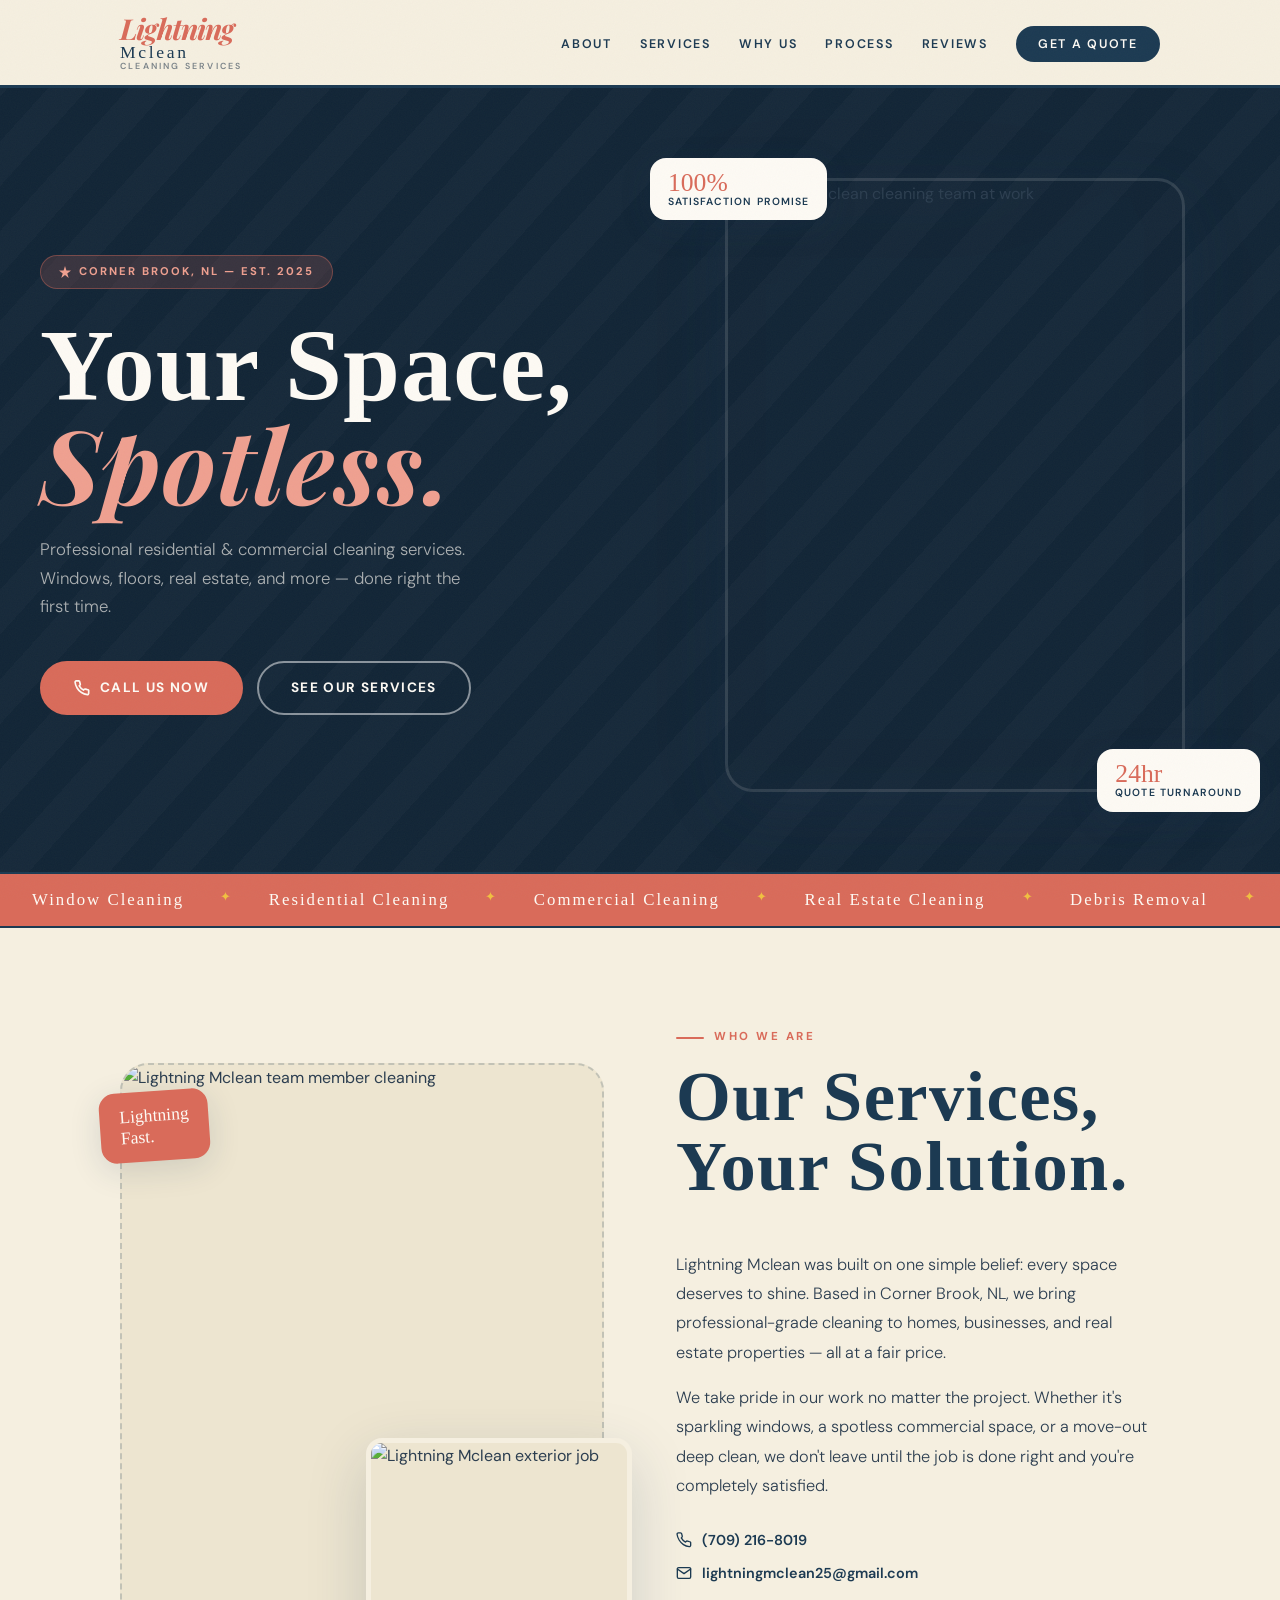
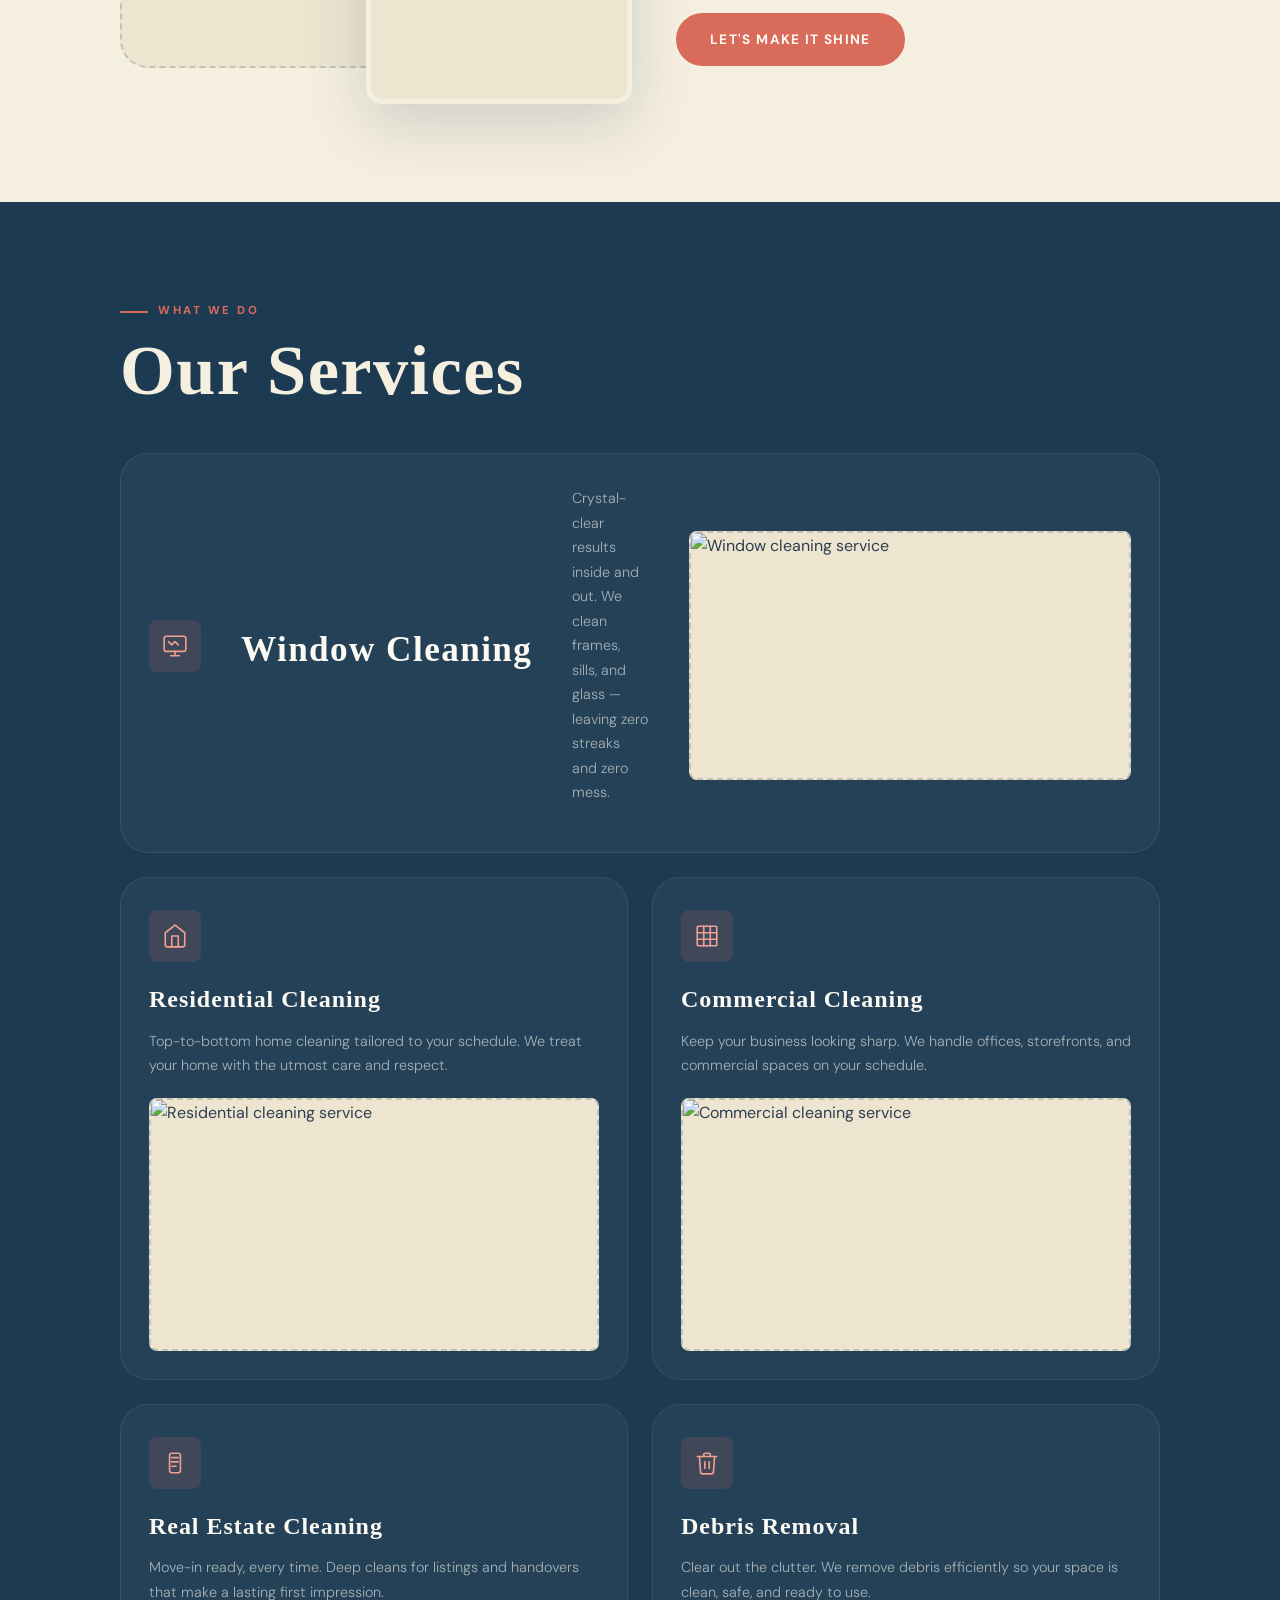
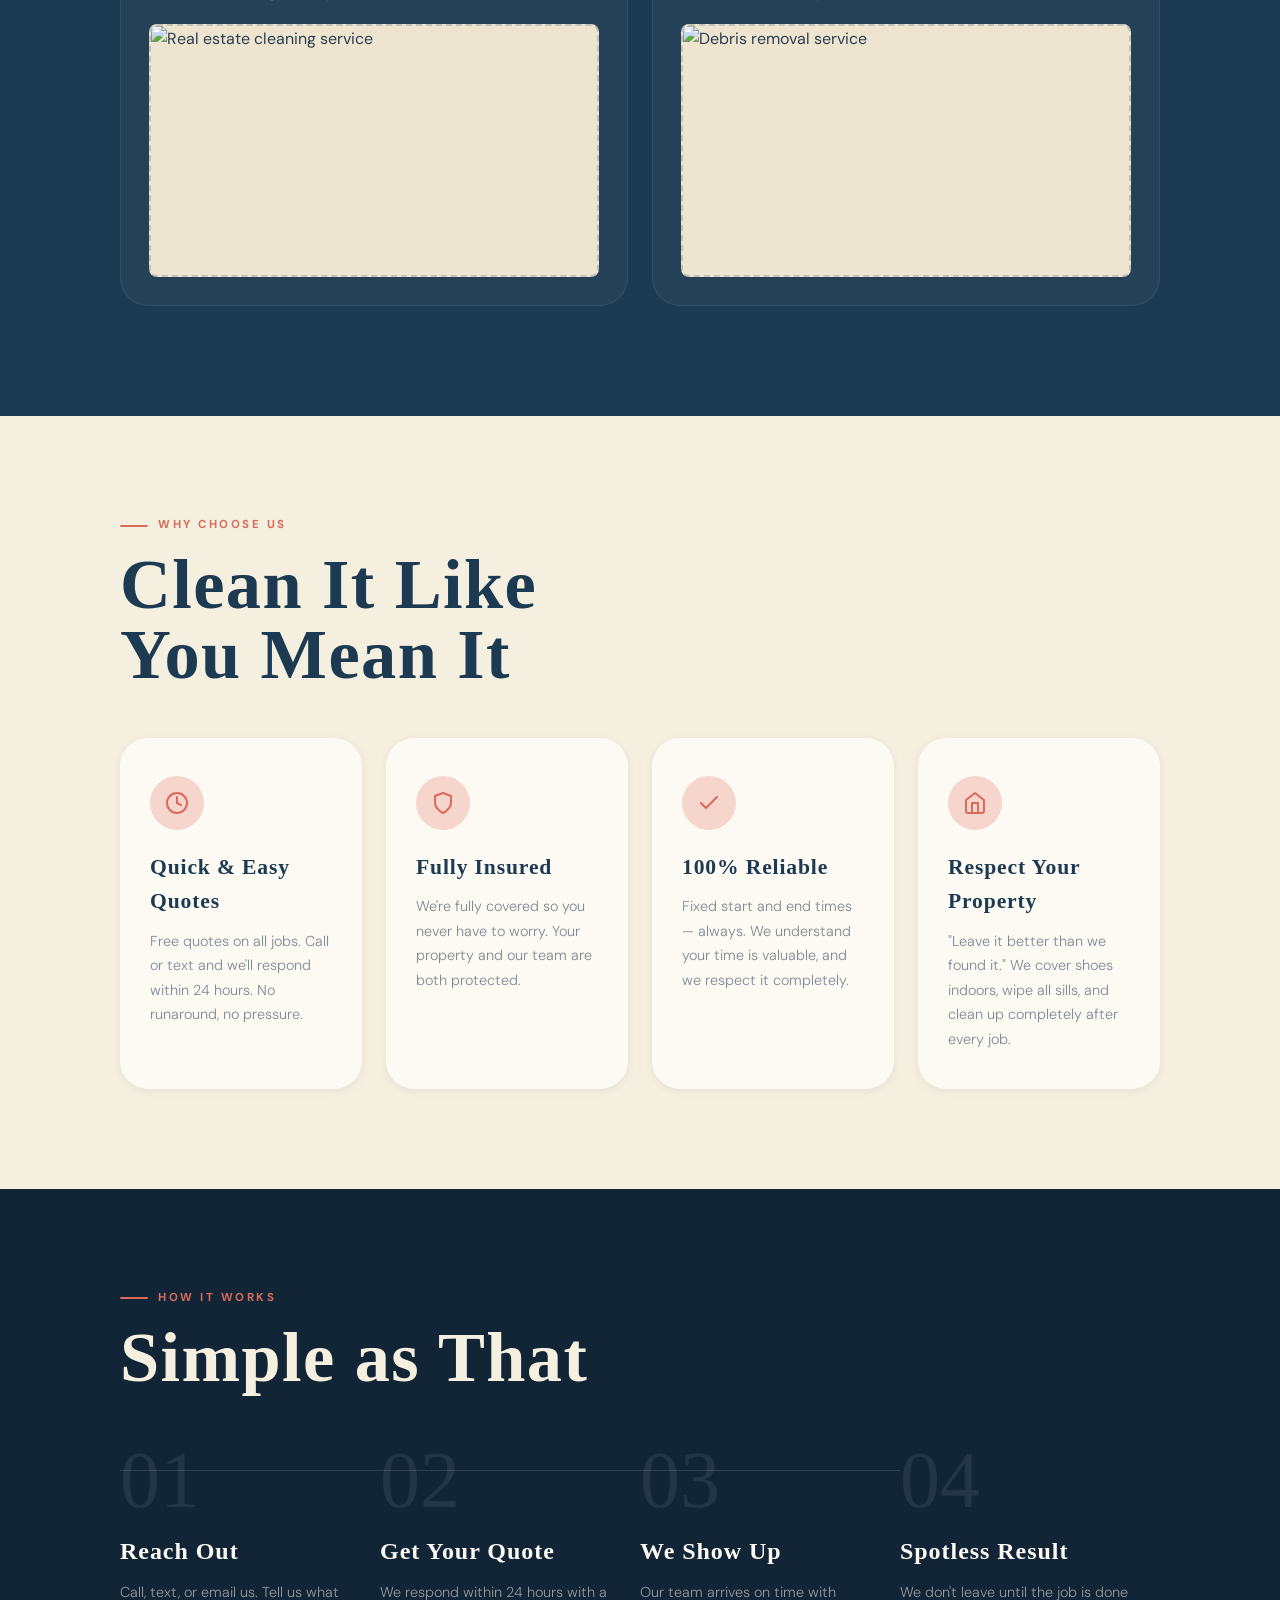
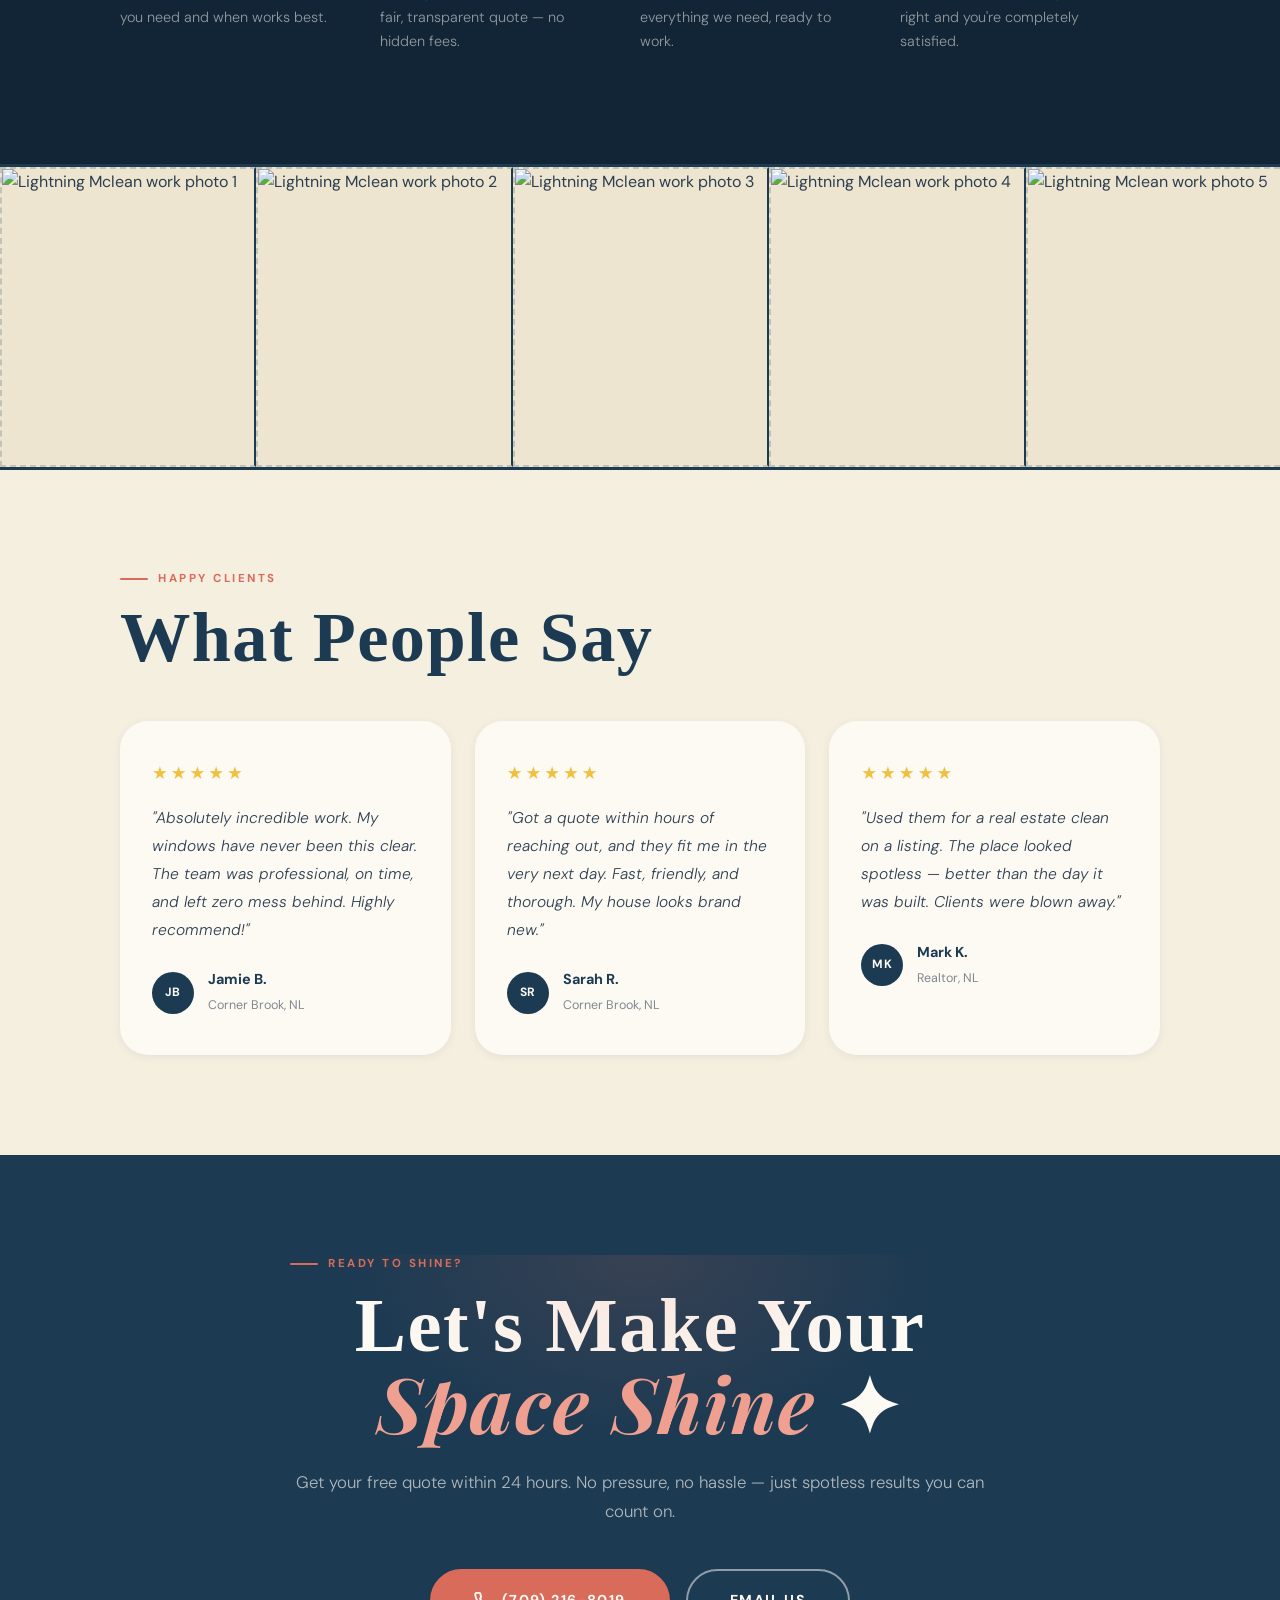
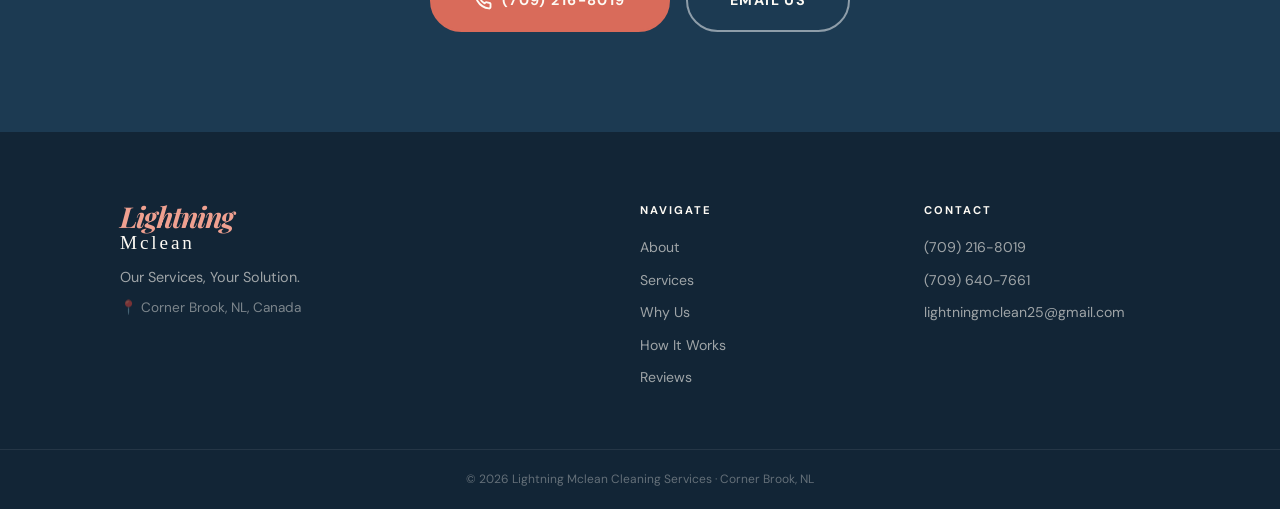
==== commit 074143fb: "Update index.html" ====
--- a/index.html
+++ b/index.html
@@ -11,12 +11,8 @@
 </head>
 <body>
 
-  <!-- NOISE OVERLAY -->
   <div class="noise-overlay" aria-hidden="true"></div>
 
-  <!-- ══════════════════════════════════════
-       NAVIGATION
-  ══════════════════════════════════════ -->
   <nav id="navbar">
     <div class="nav-inner">
       <a href="#hero" class="nav-logo">
@@ -24,11 +20,9 @@
         <span class="logo-block">Mclean</span>
         <span class="logo-sub">Cleaning Services</span>
       </a>
-
       <button class="hamburger" id="hamburger" aria-label="Toggle menu">
         <span></span><span></span><span></span>
       </button>
-
       <ul class="nav-links" id="nav-links">
         <li><a href="#about">About</a></li>
         <li><a href="#services">Services</a></li>
@@ -40,9 +34,6 @@
     </div>
   </nav>
 
-  <!-- ══════════════════════════════════════
-       HERO
-  ══════════════════════════════════════ -->
   <section class="hero" id="hero">
     <div class="hero-bg-stripes" aria-hidden="true"></div>
     <div class="hero-content">
@@ -63,16 +54,9 @@
         <a href="#services" class="btn-outline">See Our Services</a>
       </div>
     </div>
-
     <div class="hero-image-wrap">
       <div class="hero-img-frame">
-        <img
-          src="./hero-team.jpg"
-          alt="Lightning Mclean cleaning team at work"
-          class="hero-img"
-          onerror="this.style.display='none';this.parentElement.classList.add('img-placeholder')"
-        />
-        <div class="img-placeholder-label">hero-team.jpg</div>
+        <img src="./hero-team.jpg" alt="Lightning Mclean cleaning team at work" class="hero-img" style="object-position: center top;" />
       </div>
       <div class="hero-stat-chip chip-1">
         <span class="chip-num">24hr</span>
@@ -85,51 +69,29 @@
     </div>
   </section>
 
-  <!-- TICKER -->
   <div class="ticker-wrap" aria-hidden="true">
     <div class="ticker-track">
-      <span>Window Cleaning</span>
-      <span class="ticker-dot">✦</span>
-      <span>Residential Cleaning</span>
-      <span class="ticker-dot">✦</span>
-      <span>Commercial Cleaning</span>
-      <span class="ticker-dot">✦</span>
-      <span>Real Estate Cleaning</span>
-      <span class="ticker-dot">✦</span>
-      <span>Debris Removal</span>
-      <span class="ticker-dot">✦</span>
-      <span>Window Cleaning</span>
-      <span class="ticker-dot">✦</span>
-      <span>Residential Cleaning</span>
-      <span class="ticker-dot">✦</span>
-      <span>Commercial Cleaning</span>
-      <span class="ticker-dot">✦</span>
-      <span>Real Estate Cleaning</span>
-      <span class="ticker-dot">✦</span>
-      <span>Debris Removal</span>
-      <span class="ticker-dot">✦</span>
+      <span>Window Cleaning</span><span class="ticker-dot">✦</span>
+      <span>Residential Cleaning</span><span class="ticker-dot">✦</span>
+      <span>Commercial Cleaning</span><span class="ticker-dot">✦</span>
+      <span>Real Estate Cleaning</span><span class="ticker-dot">✦</span>
+      <span>Debris Removal</span><span class="ticker-dot">✦</span>
+      <span>Window Cleaning</span><span class="ticker-dot">✦</span>
+      <span>Residential Cleaning</span><span class="ticker-dot">✦</span>
+      <span>Commercial Cleaning</span><span class="ticker-dot">✦</span>
+      <span>Real Estate Cleaning</span><span class="ticker-dot">✦</span>
+      <span>Debris Removal</span><span class="ticker-dot">✦</span>
     </div>
   </div>
 
-  <!-- ABOUT -->
   <section class="about-section" id="about">
     <div class="container about-grid">
       <div class="about-images">
         <div class="about-img-primary img-card fade-up">
-          <img
-            src="./about-work1.jpg"
-            alt="Lightning Mclean team member cleaning"
-            onerror="this.style.display='none';this.parentElement.classList.add('img-placeholder')"
-          />
-          <div class="img-placeholder-label">about-work1.jpg</div>
+          <img src="./about-work1.jpg" alt="Lightning Mclean team member cleaning" />
         </div>
         <div class="about-img-secondary img-card fade-up" style="transition-delay:0.12s">
-          <img
-            src="./about-work2.jpg"
-            alt="Lightning Mclean exterior job"
-            onerror="this.style.display='none';this.parentElement.classList.add('img-placeholder')"
-          />
-          <div class="img-placeholder-label">about-work2.jpg</div>
+          <img src="./about-work2.jpg" alt="Lightning Mclean exterior job" />
         </div>
         <div class="about-badge-float">
           <span>Lightning<br>Fast.</span>
@@ -155,7 +117,6 @@
     </div>
   </section>
 
-  <!-- SERVICES -->
   <section class="services-section" id="services">
     <div class="container">
       <div class="section-label" style="color:var(--pink)">What We Do</div>
@@ -169,9 +130,7 @@
           <h3 class="service-name">Window Cleaning</h3>
           <p class="service-desc">Crystal-clear results inside and out. We clean frames, sills, and glass — leaving zero streaks and zero mess.</p>
           <div class="service-img img-card">
-            <img src="./service-window.jpg" alt="Window cleaning service"
-              onerror="this.style.display='none';this.parentElement.classList.add('img-placeholder')" />
-            <div class="img-placeholder-label">service-window.jpg</div>
+            <img src="./service-window.jpg" alt="Window cleaning service" />
           </div>
         </div>
 
@@ -182,9 +141,7 @@
           <h3 class="service-name">Residential Cleaning</h3>
           <p class="service-desc">Top-to-bottom home cleaning tailored to your schedule. We treat your home with the utmost care and respect.</p>
           <div class="service-img img-card">
-            <img src="./service-residential.jpg" alt="Residential cleaning service"
-              onerror="this.style.display='none';this.parentElement.classList.add('img-placeholder')" />
-            <div class="img-placeholder-label">service-residential.jpg</div>
+            <img src="./service-residential.jpg" alt="Residential cleaning service" />
           </div>
         </div>
 
@@ -195,9 +152,7 @@
           <h3 class="service-name">Commercial Cleaning</h3>
           <p class="service-desc">Keep your business looking sharp. We handle offices, storefronts, and commercial spaces on your schedule.</p>
           <div class="service-img img-card">
-            <img src="./service-commercial.jpg" alt="Commercial cleaning service"
-              onerror="this.style.display='none';this.parentElement.classList.add('img-placeholder')" />
-            <div class="img-placeholder-label">service-commercial.jpg</div>
+            <img src="./service-commercial.jpg" alt="Commercial cleaning service" />
           </div>
         </div>
 
@@ -208,9 +163,7 @@
           <h3 class="service-name">Real Estate Cleaning</h3>
           <p class="service-desc">Move-in ready, every time. Deep cleans for listings and handovers that make a lasting first impression.</p>
           <div class="service-img img-card">
-            <img src="./service-realestate.jpg" alt="Real estate cleaning service"
-              onerror="this.style.display='none';this.parentElement.classList.add('img-placeholder')" />
-            <div class="img-placeholder-label">service-realestate.jpg</div>
+            <img src="./service-realestate.jpg" alt="Real estate cleaning service" />
           </div>
         </div>
 
@@ -221,47 +174,36 @@
           <h3 class="service-name">Debris Removal</h3>
           <p class="service-desc">Clear out the clutter. We remove debris efficiently so your space is clean, safe, and ready to use.</p>
           <div class="service-img img-card">
-            <img src="./service-debris.jpg" alt="Debris removal service"
-              onerror="this.style.display='none';this.parentElement.classList.add('img-placeholder')" />
-            <div class="img-placeholder-label">service-debris.jpg</div>
-          </div>
-        </div>
-
-      </div>
-    </div>
-  </section>
-
-  <!-- WHY CHOOSE US -->
+            <img src="./service-debris.jpg" alt="Debris removal service" />
+          </div>
+        </div>
+
+      </div>
+    </div>
+  </section>
+
   <section class="why-section" id="why">
     <div class="container">
       <div class="section-label">Why Choose Us</div>
       <h2 class="section-title">Clean It Like<br>You Mean It</h2>
       <div class="why-grid">
         <div class="why-card fade-up">
-          <div class="why-icon">
-            <svg viewBox="0 0 24 24" fill="none" stroke="currentColor" stroke-width="2" stroke-linecap="round" stroke-linejoin="round"><circle cx="12" cy="12" r="10"/><polyline points="12 6 12 12 16 14"/></svg>
-          </div>
+          <div class="why-icon"><svg viewBox="0 0 24 24" fill="none" stroke="currentColor" stroke-width="2" stroke-linecap="round" stroke-linejoin="round"><circle cx="12" cy="12" r="10"/><polyline points="12 6 12 12 16 14"/></svg></div>
           <h3 class="why-title">Quick &amp; Easy Quotes</h3>
           <p class="why-desc">Free quotes on all jobs. Call or text and we'll respond within 24 hours. No runaround, no pressure.</p>
         </div>
         <div class="why-card fade-up" style="transition-delay:0.1s">
-          <div class="why-icon">
-            <svg viewBox="0 0 24 24" fill="none" stroke="currentColor" stroke-width="2" stroke-linecap="round" stroke-linejoin="round"><path d="M12 22s8-4 8-10V5l-8-3-8 3v7c0 6 8 10 8 10z"/></svg>
-          </div>
+          <div class="why-icon"><svg viewBox="0 0 24 24" fill="none" stroke="currentColor" stroke-width="2" stroke-linecap="round" stroke-linejoin="round"><path d="M12 22s8-4 8-10V5l-8-3-8 3v7c0 6 8 10 8 10z"/></svg></div>
           <h3 class="why-title">Fully Insured</h3>
           <p class="why-desc">We're fully covered so you never have to worry. Your property and our team are both protected.</p>
         </div>
         <div class="why-card fade-up" style="transition-delay:0.2s">
-          <div class="why-icon">
-            <svg viewBox="0 0 24 24" fill="none" stroke="currentColor" stroke-width="2" stroke-linecap="round" stroke-linejoin="round"><polyline points="20 6 9 17 4 12"/></svg>
-          </div>
+          <div class="why-icon"><svg viewBox="0 0 24 24" fill="none" stroke="currentColor" stroke-width="2" stroke-linecap="round" stroke-linejoin="round"><polyline points="20 6 9 17 4 12"/></svg></div>
           <h3 class="why-title">100% Reliable</h3>
           <p class="why-desc">Fixed start and end times — always. We understand your time is valuable, and we respect it completely.</p>
         </div>
         <div class="why-card fade-up" style="transition-delay:0.3s">
-          <div class="why-icon">
-            <svg viewBox="0 0 24 24" fill="none" stroke="currentColor" stroke-width="2" stroke-linecap="round" stroke-linejoin="round"><path d="M3 9l9-7 9 7v11a2 2 0 0 1-2 2H5a2 2 0 0 1-2-2z"/><polyline points="9 22 9 12 15 12 15 22"/></svg>
-          </div>
+          <div class="why-icon"><svg viewBox="0 0 24 24" fill="none" stroke="currentColor" stroke-width="2" stroke-linecap="round" stroke-linejoin="round"><path d="M3 9l9-7 9 7v11a2 2 0 0 1-2 2H5a2 2 0 0 1-2-2z"/><polyline points="9 22 9 12 15 12 15 22"/></svg></div>
           <h3 class="why-title">Respect Your Property</h3>
           <p class="why-desc">"Leave it better than we found it." We cover shoes indoors, wipe all sills, and clean up completely after every job.</p>
         </div>
@@ -269,7 +211,6 @@
     </div>
   </section>
 
-  <!-- PROCESS -->
   <section class="process-section" id="process">
     <div class="container">
       <div class="section-label" style="color:var(--pink)">How It Works</div>
@@ -302,38 +243,26 @@
     </div>
   </section>
 
-  <!-- GALLERY STRIP -->
   <section class="gallery-strip">
     <div class="gallery-track">
       <div class="gallery-item img-card">
-        <img src="./gallery-1.jpg" alt="Lightning Mclean work photo 1"
-          onerror="this.style.display='none';this.parentElement.classList.add('img-placeholder')" />
-        <div class="img-placeholder-label">gallery-1.jpg</div>
-      </div>
-      <div class="gallery-item img-card">
-        <img src="./gallery-2.jpg" alt="Lightning Mclean work photo 2"
-          onerror="this.style.display='none';this.parentElement.classList.add('img-placeholder')" />
-        <div class="img-placeholder-label">gallery-2.jpg</div>
-      </div>
-      <div class="gallery-item img-card">
-        <img src="./gallery-3.jpg" alt="Lightning Mclean work photo 3"
-          onerror="this.style.display='none';this.parentElement.classList.add('img-placeholder')" />
-        <div class="img-placeholder-label">gallery-3.jpg</div>
-      </div>
-      <div class="gallery-item img-card">
-        <img src="./gallery-4.jpg" alt="Lightning Mclean work photo 4"
-          onerror="this.style.display='none';this.parentElement.classList.add('img-placeholder')" />
-        <div class="img-placeholder-label">gallery-4.jpg</div>
-      </div>
-      <div class="gallery-item img-card">
-        <img src="./gallery-5.jpg" alt="Lightning Mclean work photo 5"
-          onerror="this.style.display='none';this.parentElement.classList.add('img-placeholder')" />
-        <div class="img-placeholder-label">gallery-5.jpg</div>
-      </div>
-    </div>
-  </section>
-
-  <!-- TESTIMONIALS -->
+        <img src="./gallery-1.jpg" alt="Lightning Mclean work photo 1" />
+      </div>
+      <div class="gallery-item img-card">
+        <img src="./gallery-2.jpg" alt="Lightning Mclean work photo 2" />
+      </div>
+      <div class="gallery-item img-card">
+        <img src="./gallery-3.jpg" alt="Lightning Mclean work photo 3" />
+      </div>
+      <div class="gallery-item img-card">
+        <img src="./gallery-4.jpg" alt="Lightning Mclean work photo 4" />
+      </div>
+      <div class="gallery-item img-card">
+        <img src="./gallery-5.jpg" alt="Lightning Mclean work photo 5" />
+      </div>
+    </div>
+  </section>
+
   <section class="testimonials-section" id="reviews">
     <div class="container">
       <div class="section-label">Happy Clients</div>
@@ -344,10 +273,7 @@
           <p class="testimonial-text">"Absolutely incredible work. My windows have never been this clear. The team was professional, on time, and left zero mess behind. Highly recommend!"</p>
           <div class="testimonial-author">
             <div class="author-avatar">JB</div>
-            <div>
-              <strong>Jamie B.</strong>
-              <span>Corner Brook, NL</span>
-            </div>
+            <div><strong>Jamie B.</strong><span>Corner Brook, NL</span></div>
           </div>
         </div>
         <div class="testimonial fade-up" style="transition-delay:0.1s">
@@ -355,10 +281,7 @@
           <p class="testimonial-text">"Got a quote within hours of reaching out, and they fit me in the very next day. Fast, friendly, and thorough. My house looks brand new."</p>
           <div class="testimonial-author">
             <div class="author-avatar">SR</div>
-            <div>
-              <strong>Sarah R.</strong>
-              <span>Corner Brook, NL</span>
-            </div>
+            <div><strong>Sarah R.</strong><span>Corner Brook, NL</span></div>
           </div>
         </div>
         <div class="testimonial fade-up" style="transition-delay:0.2s">
@@ -366,17 +289,13 @@
           <p class="testimonial-text">"Used them for a real estate clean on a listing. The place looked spotless — better than the day it was built. Clients were blown away."</p>
           <div class="testimonial-author">
             <div class="author-avatar">MK</div>
-            <div>
-              <strong>Mark K.</strong>
-              <span>Realtor, NL</span>
-            </div>
-          </div>
-        </div>
-      </div>
-    </div>
-  </section>
-
-  <!-- CTA -->
+            <div><strong>Mark K.</strong><span>Realtor, NL</span></div>
+          </div>
+        </div>
+      </div>
+    </div>
+  </section>
+
   <section class="cta-section" id="contact">
     <div class="cta-inner">
       <div class="cta-bg-decor" aria-hidden="true"></div>
@@ -393,7 +312,6 @@
     </div>
   </section>
 
-  <!-- FOOTER -->
   <footer class="footer">
     <div class="container footer-inner">
       <div class="footer-brand">
--- a/styles.css
+++ b/styles.css
@@ -1,9 +1,7 @@
 /* ══════════════════════════════════════════════
    LIGHTNING MCLEAN — styles.css
-   Retro-Modern Cleaning Services Website
    ══════════════════════════════════════════════ */
 
-/* ── DESIGN TOKENS ── */
 :root {
   --cream:       #F5EFE0;
   --cream-dark:  #EDE5D0;
@@ -35,287 +33,88 @@
   --transition:  0.28s cubic-bezier(0.4, 0, 0.2, 1);
 }
 
-/* ── RESET & BASE ── */
 *, *::before, *::after { margin: 0; padding: 0; box-sizing: border-box; }
-
 html { scroll-behavior: smooth; font-size: 16px; }
-
-body {
-  background: var(--cream);
-  font-family: var(--font-body);
-  color: var(--text-body);
-  overflow-x: hidden;
-  line-height: 1.6;
-}
-
+body { background: var(--cream); font-family: var(--font-body); color: var(--text-body); overflow-x: hidden; line-height: 1.6; }
 img { display: block; width: 100%; height: 100%; object-fit: cover; }
-
 a { text-decoration: none; color: inherit; }
 
-/* ── NOISE TEXTURE OVERLAY ── */
 .noise-overlay {
-  position: fixed;
-  inset: 0;
-  pointer-events: none;
-  z-index: 9999;
-  opacity: 0.03;
+  position: fixed; inset: 0; pointer-events: none; z-index: 9999; opacity: 0.03;
   background-image: url("data:image/svg+xml,%3Csvg viewBox='0 0 256 256' xmlns='http://www.w3.org/2000/svg'%3E%3Cfilter id='n'%3E%3CfeTurbulence type='fractalNoise' baseFrequency='0.85' numOctaves='4' stitchTiles='stitch'/%3E%3C/filter%3E%3Crect width='100%25' height='100%25' filter='url(%23n)'/%3E%3C/svg%3E");
   background-size: 256px;
 }
 
-/* ── CONTAINER ── */
-.container {
-  max-width: 1120px;
-  margin: 0 auto;
-  padding: 0 40px;
-}
-
-/* ── SCROLL ANIMATIONS ── */
-.fade-up {
-  opacity: 0;
-  transform: translateY(32px);
-  transition: opacity 0.6s var(--transition), transform 0.6s var(--transition);
-}
-.fade-up.visible {
-  opacity: 1;
-  transform: translateY(0);
-}
-
-/* ── IMAGE CARD (placeholder support) ── */
-.img-card {
-  position: relative;
-  overflow: hidden;
-  background: var(--cream-dark);
-  border: 2px dashed rgba(28,58,82,0.2);
-}
+.container { max-width: 1120px; margin: 0 auto; padding: 0 40px; }
+
+.fade-up { opacity: 0; transform: translateY(32px); transition: opacity 0.6s var(--transition), transform 0.6s var(--transition); }
+.fade-up.visible { opacity: 1; transform: translateY(0); }
+
+.img-card { position: relative; overflow: hidden; background: var(--cream-dark); border: 2px dashed rgba(28,58,82,0.2); }
 .img-card img { position: relative; z-index: 1; }
 .img-placeholder-label {
-  position: absolute;
-  inset: 0;
-  display: flex;
-  align-items: center;
-  justify-content: center;
-  font-size: 0.75rem;
-  font-weight: 600;
-  letter-spacing: 0.1em;
-  color: var(--text-muted);
-  text-transform: uppercase;
-  font-family: var(--font-body);
-  z-index: 0;
-  padding: 12px;
-  text-align: center;
-  line-height: 1.4;
+  position: absolute; inset: 0; display: flex; align-items: center; justify-content: center;
+  font-size: 0.75rem; font-weight: 600; letter-spacing: 0.1em; color: var(--text-muted);
+  text-transform: uppercase; font-family: var(--font-body); z-index: 0; padding: 12px; text-align: center; line-height: 1.4;
 }
 .img-card:has(img[style*="display:none"]) .img-placeholder-label { z-index: 2; }
 
-/* ── SECTION LABELS & TITLES ── */
 .section-label {
-  font-size: 0.72rem;
-  font-weight: 700;
-  letter-spacing: 0.22em;
-  text-transform: uppercase;
-  color: var(--pink);
-  margin-bottom: 14px;
-  display: flex;
-  align-items: center;
-  gap: 10px;
-}
-.section-label::before {
-  content: '';
-  display: inline-block;
-  width: 28px;
-  height: 2px;
-  background: currentColor;
-  border-radius: 2px;
-}
+  font-size: 0.72rem; font-weight: 700; letter-spacing: 0.22em; text-transform: uppercase;
+  color: var(--pink); margin-bottom: 14px; display: flex; align-items: center; gap: 10px;
+}
+.section-label::before { content: ''; display: inline-block; width: 28px; height: 2px; background: currentColor; border-radius: 2px; }
 
 .section-title {
   font-family: var(--font-display);
   font-size: clamp(2.8rem, 5.5vw, 4.5rem);
-  line-height: 1.0;
-  letter-spacing: 0.02em;
-  color: var(--navy);
-  margin-bottom: 48px;
-}
-
-/* ── BUTTONS ── */
+  line-height: 1.0; letter-spacing: 0.02em; color: var(--navy); margin-bottom: 48px;
+}
+
+/* BUTTONS */
 .btn-primary {
-  display: inline-flex;
-  align-items: center;
-  gap: 10px;
-  background: var(--pink);
-  color: var(--white);
-  font-family: var(--font-body);
-  font-weight: 700;
-  font-size: 0.85rem;
-  letter-spacing: 0.1em;
-  text-transform: uppercase;
-  padding: 14px 32px;
-  border-radius: var(--radius-full);
-  border: 2px solid var(--pink);
-  cursor: pointer;
-  transition: background var(--transition), transform var(--transition), box-shadow var(--transition);
-  white-space: nowrap;
-}
-.btn-primary:hover {
-  background: var(--navy);
-  border-color: var(--navy);
-  transform: translateY(-2px);
-  box-shadow: var(--shadow-md);
-}
+  display: inline-flex; align-items: center; gap: 10px; background: var(--pink); color: var(--white);
+  font-family: var(--font-body); font-weight: 700; font-size: 0.85rem; letter-spacing: 0.1em;
+  text-transform: uppercase; padding: 14px 32px; border-radius: var(--radius-full); border: 2px solid var(--pink);
+  cursor: pointer; transition: background var(--transition), transform var(--transition), box-shadow var(--transition); white-space: nowrap;
+}
+.btn-primary:hover { background: var(--navy); border-color: var(--navy); transform: translateY(-2px); box-shadow: var(--shadow-md); }
 
 .btn-outline {
-  display: inline-flex;
-  align-items: center;
-  gap: 10px;
-  background: transparent;
-  color: var(--white);
-  font-family: var(--font-body);
-  font-weight: 700;
-  font-size: 0.85rem;
-  letter-spacing: 0.1em;
-  text-transform: uppercase;
-  padding: 14px 32px;
-  border-radius: var(--radius-full);
-  border: 2px solid rgba(255,255,255,0.5);
-  cursor: pointer;
-  transition: background var(--transition), border-color var(--transition), transform var(--transition);
-}
-.btn-outline:hover {
-  background: rgba(255,255,255,0.1);
-  border-color: var(--white);
-  transform: translateY(-2px);
-}
-
-.btn-large {
-  padding: 18px 42px;
-  font-size: 0.9rem;
-}
-
-/* ════════════════════════════════════════
-   NAVIGATION
-════════════════════════════════════════ */
-#navbar {
-  position: sticky;
-  top: 0;
-  z-index: 500;
-  background: var(--cream);
-  border-bottom: 3px solid var(--navy);
-  transition: box-shadow var(--transition);
-}
+  display: inline-flex; align-items: center; gap: 10px; background: transparent; color: var(--white);
+  font-family: var(--font-body); font-weight: 700; font-size: 0.85rem; letter-spacing: 0.1em;
+  text-transform: uppercase; padding: 14px 32px; border-radius: var(--radius-full); border: 2px solid rgba(255,255,255,0.5);
+  cursor: pointer; transition: background var(--transition), border-color var(--transition), transform var(--transition);
+}
+.btn-outline:hover { background: rgba(255,255,255,0.1); border-color: var(--white); transform: translateY(-2px); }
+.btn-large { padding: 18px 42px; font-size: 0.9rem; }
+
+/* ── NAVBAR ── */
+#navbar { position: sticky; top: 0; z-index: 500; background: var(--cream); border-bottom: 3px solid var(--navy); transition: box-shadow var(--transition); }
 #navbar.scrolled { box-shadow: var(--shadow-md); }
-
-.nav-inner {
-  max-width: 1120px;
-  margin: 0 auto;
-  padding: 14px 40px;
-  display: flex;
-  align-items: center;
-  justify-content: space-between;
-}
-
-.nav-logo {
-  display: flex;
-  flex-direction: column;
-  line-height: 1;
-  gap: 1px;
-}
-
-.logo-script {
-  font-family: var(--font-serif);
-  font-style: italic;
-  font-weight: 700;
-  font-size: 1.8rem;
-  color: var(--pink);
-  letter-spacing: -1px;
-  line-height: 1;
-}
-
-.logo-block {
-  font-family: var(--font-display);
-  font-size: 1.1rem;
-  color: var(--navy);
-  letter-spacing: 0.15em;
-  line-height: 1;
-}
-
-.logo-sub {
-  font-size: 0.55rem;
-  font-weight: 600;
-  letter-spacing: 0.25em;
-  text-transform: uppercase;
-  color: var(--text-muted);
-}
-
-.nav-links {
-  list-style: none;
-  display: flex;
-  align-items: center;
-  gap: 28px;
-}
-
-.nav-links a {
-  font-weight: 600;
-  font-size: 0.78rem;
-  letter-spacing: 0.14em;
-  text-transform: uppercase;
-  color: var(--navy);
-  transition: color var(--transition);
-  position: relative;
-}
-.nav-links a::after {
-  content: '';
-  position: absolute;
-  bottom: -3px;
-  left: 0; right: 0;
-  height: 2px;
-  background: var(--pink);
-  transform: scaleX(0);
-  transform-origin: left;
-  transition: transform var(--transition);
-}
+.nav-inner { max-width: 1120px; margin: 0 auto; padding: 14px 40px; display: flex; align-items: center; justify-content: space-between; }
+.nav-logo { display: flex; flex-direction: column; line-height: 1; gap: 1px; }
+.logo-script { font-family: var(--font-serif); font-style: italic; font-weight: 700; font-size: 1.8rem; color: var(--pink); letter-spacing: -1px; line-height: 1; }
+.logo-block { font-family: var(--font-display); font-size: 1.1rem; color: var(--navy); letter-spacing: 0.15em; line-height: 1; }
+.logo-sub { font-size: 0.55rem; font-weight: 600; letter-spacing: 0.25em; text-transform: uppercase; color: var(--text-muted); }
+.nav-links { list-style: none; display: flex; align-items: center; gap: 28px; }
+.nav-links a { font-weight: 600; font-size: 0.78rem; letter-spacing: 0.14em; text-transform: uppercase; color: var(--navy); transition: color var(--transition); position: relative; }
+.nav-links a::after { content: ''; position: absolute; bottom: -3px; left: 0; right: 0; height: 2px; background: var(--pink); transform: scaleX(0); transform-origin: left; transition: transform var(--transition); }
 .nav-links a:hover { color: var(--pink); }
 .nav-links a:hover::after { transform: scaleX(1); }
-
-.nav-cta {
-  background: var(--navy) !important;
-  color: var(--white) !important;
-  padding: 10px 22px;
-  border-radius: var(--radius-full);
-  transition: background var(--transition) !important;
-}
+.nav-cta { background: var(--navy) !important; color: var(--white) !important; padding: 10px 22px; border-radius: var(--radius-full); transition: background var(--transition) !important; }
 .nav-cta::after { display: none; }
 .nav-cta:hover { background: var(--pink) !important; color: var(--white) !important; }
-
-/* Hamburger */
-.hamburger {
-  display: none;
-  flex-direction: column;
-  gap: 5px;
-  background: none;
-  border: none;
-  cursor: pointer;
-  padding: 4px;
-}
-.hamburger span {
-  display: block;
-  width: 26px;
-  height: 2px;
-  background: var(--navy);
-  border-radius: 2px;
-  transition: transform var(--transition), opacity var(--transition);
-}
+.hamburger { display: none; flex-direction: column; gap: 5px; background: none; border: none; cursor: pointer; padding: 4px; }
+.hamburger span { display: block; width: 26px; height: 2px; background: var(--navy); border-radius: 2px; transition: transform var(--transition), opacity var(--transition); }
 .hamburger.open span:nth-child(1) { transform: translateY(7px) rotate(45deg); }
 .hamburger.open span:nth-child(2) { opacity: 0; }
 .hamburger.open span:nth-child(3) { transform: translateY(-7px) rotate(-45deg); }
 
-/* ════════════════════════════════════════
-   HERO
-════════════════════════════════════════ */
+/* ── HERO ── */
 .hero {
   background: var(--navy-dark);
-  position: relative;
-  overflow: hidden;
+  position: relative; overflow: hidden;
   padding: 90px 40px 80px;
   display: grid;
   grid-template-columns: 1fr 1fr;
@@ -323,246 +122,119 @@
   align-items: center;
   max-width: 100%;
 }
-
 .hero-bg-stripes {
-  position: absolute;
-  inset: 0;
-  background: repeating-linear-gradient(
-    -48deg,
-    transparent,
-    transparent 30px,
-    rgba(255,255,255,0.018) 30px,
-    rgba(255,255,255,0.018) 60px
-  );
+  position: absolute; inset: 0;
+  background: repeating-linear-gradient(-48deg, transparent, transparent 30px, rgba(255,255,255,0.018) 30px, rgba(255,255,255,0.018) 60px);
   pointer-events: none;
 }
-
 .hero-content { position: relative; z-index: 2; max-width: 540px; }
-
 .hero-badge {
-  display: inline-flex;
-  align-items: center;
-  gap: 8px;
-  background: rgba(217,107,90,0.18);
-  border: 1px solid rgba(217,107,90,0.4);
-  color: var(--pink-light);
-  font-size: 0.7rem;
-  font-weight: 700;
-  letter-spacing: 0.18em;
-  text-transform: uppercase;
-  padding: 7px 18px;
-  border-radius: var(--radius-full);
-  margin-bottom: 28px;
-}
-
-.hero-title {
-  font-family: var(--font-display);
-  font-size: clamp(4rem, 8vw, 7rem);
-  line-height: 0.95;
-  letter-spacing: 0.01em;
-  color: var(--white);
-  margin-bottom: 24px;
-}
-
-.hero-accent {
-  font-family: var(--font-serif);
-  font-style: italic;
-  color: var(--pink-light);
-  display: block;
-}
-
-.hero-sub {
-  color: rgba(253,250,244,0.65);
-  font-size: 1.05rem;
-  line-height: 1.7;
-  max-width: 440px;
-  margin-bottom: 40px;
-  font-weight: 300;
-}
-
-.hero-btns {
-  display: flex;
-  flex-wrap: wrap;
-  gap: 14px;
-}
-
-/* Hero image side */
+  display: inline-flex; align-items: center; gap: 8px;
+  background: rgba(217,107,90,0.18); border: 1px solid rgba(217,107,90,0.4);
+  color: var(--pink-light); font-size: 0.7rem; font-weight: 700; letter-spacing: 0.18em;
+  text-transform: uppercase; padding: 7px 18px; border-radius: var(--radius-full); margin-bottom: 28px;
+}
+.hero-title { font-family: var(--font-display); font-size: clamp(4rem, 8vw, 7rem); line-height: 0.95; letter-spacing: 0.01em; color: var(--white); margin-bottom: 24px; }
+.hero-accent { font-family: var(--font-serif); font-style: italic; color: var(--pink-light); display: block; }
+.hero-sub { color: rgba(253,250,244,0.65); font-size: 1.05rem; line-height: 1.7; max-width: 440px; margin-bottom: 40px; font-weight: 300; }
+.hero-btns { display: flex; flex-wrap: wrap; gap: 14px; }
+
+/* Hero image — fixed framing & positioning */
 .hero-image-wrap {
-  position: relative;
-  z-index: 2;
-  display: flex;
-  justify-content: flex-end;
-}
-
+  position: relative; z-index: 2;
+  display: flex; justify-content: center; align-items: center;
+}
 .hero-img-frame {
   width: 100%;
-  max-width: 500px;
-  aspect-ratio: 4 / 5;
+  max-width: 460px;
+  aspect-ratio: 3 / 4;
   border-radius: var(--radius-lg);
   overflow: hidden;
-  border: 3px solid rgba(255,255,255,0.1);
+  border: 3px solid rgba(255,255,255,0.12);
   box-shadow: var(--shadow-lg);
-}
-
-.hero-img { object-fit: cover; width: 100%; height: 100%; }
-
+  /* Decorative glow behind */
+  filter: drop-shadow(0 0 40px rgba(217,107,90,0.2));
+}
+.hero-img {
+  object-fit: cover;
+  object-position: center top; /* show face/logo area, not back of head */
+  width: 100%;
+  height: 100%;
+}
+
+/* Stat chips — repositioned so they don't overlap image */
 .hero-stat-chip {
   position: absolute;
   background: var(--white);
   border-radius: var(--radius-md);
   padding: 12px 18px;
   box-shadow: var(--shadow-md);
-  display: flex;
-  flex-direction: column;
-  line-height: 1.2;
-}
-
-.chip-1 { bottom: 40px; left: -28px; }
-.chip-2 { top: 40px; left: -40px; }
-
-.chip-num {
-  font-family: var(--font-display);
-  font-size: 1.6rem;
-  color: var(--pink);
-  line-height: 1;
-}
-.chip-text {
-  font-size: 0.65rem;
-  font-weight: 600;
-  letter-spacing: 0.1em;
-  text-transform: uppercase;
-  color: var(--navy);
-}
-
-/* ════════════════════════════════════════
-   TICKER
-════════════════════════════════════════ */
-.ticker-wrap {
-  background: var(--pink);
-  overflow: hidden;
-  padding: 13px 0;
-  border-top: 2px solid var(--navy);
-  border-bottom: 2px solid var(--navy);
-}
-
-.ticker-track {
-  display: flex;
-  gap: 0;
-  white-space: nowrap;
-  animation: ticker-scroll 28s linear infinite;
-}
-
-.ticker-track span {
-  font-family: var(--font-display);
-  font-size: 1.05rem;
-  letter-spacing: 0.12em;
-  color: var(--white);
-  padding: 0 32px;
-}
-
-.ticker-dot {
-  color: var(--yellow) !important;
-  padding: 0 4px !important;
-  font-size: 0.8rem !important;
-}
-
-@keyframes ticker-scroll {
-  from { transform: translateX(0); }
-  to   { transform: translateX(-50%); }
-}
-
-/* ════════════════════════════════════════
-   ABOUT
-════════════════════════════════════════ */
-.about-section {
-  padding: 100px 0;
-  background: var(--cream);
-}
-
-.about-grid {
-  display: grid;
-  grid-template-columns: 1fr 1fr;
-  gap: 72px;
-  align-items: center;
-}
-
-.about-images {
-  position: relative;
-}
-
-.about-img-primary {
-  width: 100%;
-  aspect-ratio: 4 / 5;
-  border-radius: var(--radius-lg);
-}
-
+  display: flex; flex-direction: column; line-height: 1.2;
+}
+.chip-1 { bottom: -20px; right: -20px; }
+.chip-2 { top: -20px; left: -20px; }
+.chip-num { font-family: var(--font-display); font-size: 1.6rem; color: var(--pink); line-height: 1; }
+.chip-text { font-size: 0.65rem; font-weight: 600; letter-spacing: 0.1em; text-transform: uppercase; color: var(--navy); }
+
+/* ── TICKER ── */
+.ticker-wrap { background: var(--pink); overflow: hidden; padding: 13px 0; border-top: 2px solid var(--navy); border-bottom: 2px solid var(--navy); }
+.ticker-track { display: flex; gap: 0; white-space: nowrap; animation: ticker-scroll 28s linear infinite; }
+.ticker-track span { font-family: var(--font-display); font-size: 1.05rem; letter-spacing: 0.12em; color: var(--white); padding: 0 32px; }
+.ticker-dot { color: var(--yellow) !important; padding: 0 4px !important; font-size: 0.8rem !important; }
+@keyframes ticker-scroll { from { transform: translateX(0); } to { transform: translateX(-50%); } }
+
+/* ── ABOUT ── */
+.about-section { padding: 100px 0; background: var(--cream); }
+.about-grid { display: grid; grid-template-columns: 1fr 1fr; gap: 72px; align-items: center; }
+.about-images { position: relative; }
+.about-img-primary { width: 100%; aspect-ratio: 4 / 5; border-radius: var(--radius-lg); }
 .about-img-secondary {
-  position: absolute;
-  bottom: -36px;
-  right: -28px;
-  width: 55%;
-  aspect-ratio: 1 / 1;
+  position: absolute; bottom: -36px; right: -28px;
+  width: 55%; aspect-ratio: 1 / 1;
   border-radius: var(--radius-md);
   border: 5px solid var(--cream);
   box-shadow: var(--shadow-lg);
 }
-
 .about-badge-float {
-  position: absolute;
-  top: 28px;
-  left: -20px;
-  background: var(--pink);
-  color: var(--white);
-  font-family: var(--font-display);
-  font-size: 1.1rem;
-  line-height: 1.2;
-  padding: 14px 20px;
-  border-radius: var(--radius-md);
-  box-shadow: var(--shadow-md);
-  z-index: 5;
-  transform: rotate(-4deg);
-}
-
+  position: absolute; top: 28px; left: -20px;
+  background: var(--pink); color: var(--white);
+  font-family: var(--font-display); font-size: 1.1rem; line-height: 1.2;
+  padding: 14px 20px; border-radius: var(--radius-md);
+  box-shadow: var(--shadow-md); z-index: 5; transform: rotate(-4deg);
+}
 .about-text { padding-bottom: 36px; }
-
-.about-body {
-  color: var(--text-body);
-  font-size: 1.02rem;
-  line-height: 1.8;
-  margin-bottom: 16px;
-  font-weight: 300;
-}
-
-.about-contact-row {
-  display: flex;
-  flex-direction: column;
-  gap: 10px;
-  margin: 28px 0 20px;
-}
-
-.about-contact-link {
-  display: inline-flex;
-  align-items: center;
-  gap: 10px;
-  font-weight: 600;
-  font-size: 0.9rem;
-  color: var(--navy);
-  transition: color var(--transition);
-}
+.about-body { color: var(--text-body); font-size: 1.02rem; line-height: 1.8; margin-bottom: 16px; font-weight: 300; }
+.about-contact-row { display: flex; flex-direction: column; gap: 10px; margin: 28px 0 20px; }
+.about-contact-link { display: inline-flex; align-items: center; gap: 10px; font-weight: 600; font-size: 0.9rem; color: var(--navy); transition: color var(--transition); }
 .about-contact-link:hover { color: var(--pink); }
 
-/* ════════════════════════════════════════
-   SERVICES
-════════════════════════════════════════ */
-.services-section {
-  background: var(--navy);
-  padding: 100px 0 110px;
-}
-
+/* ── SERVICES ── */
+.services-section { background: var(--navy); padding: 100px 0 110px; }
+
+/* 
+  KEY FIX: use a 2-col layout so all 5 cards balance nicely.
+  Last card stretches to full width for visual balance.
+*/
 .services-grid {
   display: grid;
-  grid-template-columns: repeat(3, 1fr);
+  grid-template-columns: repeat(2, 1fr);
   gap: 24px;
+}
+
+/* First card spans full width as a featured hero card */
+.services-grid > .service-card:first-child {
+  grid-column: 1 / -1;
+  flex-direction: row;
+  align-items: center;
+  gap: 40px;
+}
+.services-grid > .service-card:first-child .service-img {
+  flex: 0 0 45%;
+  aspect-ratio: 16 / 9;
+  margin-top: 0;
+}
+.services-grid > .service-card:first-child .service-name {
+  font-size: 2.2rem;
 }
 
 .service-card {
@@ -571,421 +243,101 @@
   border-radius: var(--radius-lg);
   padding: 32px 28px 28px;
   transition: background var(--transition), transform var(--transition), box-shadow var(--transition);
-  display: flex;
-  flex-direction: column;
-}
-
-.service-card:hover {
-  background: rgba(255,255,255,0.09);
-  transform: translateY(-6px);
-  box-shadow: 0 20px 50px rgba(0,0,0,0.25);
-}
+  display: flex; flex-direction: column;
+}
+.service-card:hover { background: rgba(255,255,255,0.09); transform: translateY(-6px); box-shadow: 0 20px 50px rgba(0,0,0,0.25); }
 
 .service-icon-wrap {
-  width: 52px;
-  height: 52px;
-  background: rgba(217,107,90,0.15);
-  border-radius: var(--radius-sm);
-  display: flex;
-  align-items: center;
-  justify-content: center;
-  margin-bottom: 18px;
-  flex-shrink: 0;
-}
-.service-icon-wrap svg {
-  width: 26px;
-  height: 26px;
-  color: var(--pink-light);
-}
-
-.service-name {
-  font-family: var(--font-display);
-  font-size: 1.5rem;
-  letter-spacing: 0.04em;
-  color: var(--white);
-  margin-bottom: 10px;
-}
-
-.service-desc {
-  font-size: 0.9rem;
-  color: rgba(253,250,244,0.6);
-  line-height: 1.7;
-  font-weight: 300;
-  margin-bottom: 20px;
-  flex: 1;
-}
-
-.service-img {
-  width: 100%;
-  aspect-ratio: 16 / 9;
-  border-radius: var(--radius-sm);
-  overflow: hidden;
-  margin-top: auto;
-}
-
-/* 5th card spans full in last row */
-.services-grid > .service-card:last-child {
-  grid-column: span 1;
-}
-
-/* ════════════════════════════════════════
-   WHY US
-════════════════════════════════════════ */
-.why-section {
-  padding: 100px 0;
-  background: var(--cream);
-}
-
-.why-grid {
-  display: grid;
-  grid-template-columns: repeat(4, 1fr);
-  gap: 24px;
-}
-
+  width: 52px; height: 52px; background: rgba(217,107,90,0.15);
+  border-radius: var(--radius-sm); display: flex; align-items: center; justify-content: center;
+  margin-bottom: 18px; flex-shrink: 0;
+}
+.service-icon-wrap svg { width: 26px; height: 26px; color: var(--pink-light); }
+.service-name { font-family: var(--font-display); font-size: 1.5rem; letter-spacing: 0.04em; color: var(--white); margin-bottom: 10px; }
+.service-desc { font-size: 0.9rem; color: rgba(253,250,244,0.6); line-height: 1.7; font-weight: 300; margin-bottom: 20px; flex: 1; }
+.service-img { width: 100%; aspect-ratio: 16 / 9; border-radius: var(--radius-sm); overflow: hidden; margin-top: auto; }
+
+/* ── WHY US ── */
+.why-section { padding: 100px 0; background: var(--cream); }
+.why-grid { display: grid; grid-template-columns: repeat(4, 1fr); gap: 24px; }
 .why-card {
-  background: var(--white);
-  border-radius: var(--radius-lg);
-  padding: 36px 28px;
-  border: 2px solid transparent;
-  box-shadow: var(--shadow-sm);
+  background: var(--white); border-radius: var(--radius-lg); padding: 36px 28px;
+  border: 2px solid transparent; box-shadow: var(--shadow-sm);
   transition: border-color var(--transition), transform var(--transition), box-shadow var(--transition);
 }
-
-.why-card:hover {
-  border-color: var(--pink);
-  transform: translateY(-6px);
-  box-shadow: var(--shadow-lg);
-}
-
-.why-icon {
-  width: 54px;
-  height: 54px;
-  background: var(--pink-pale);
-  border-radius: 50%;
-  display: flex;
-  align-items: center;
-  justify-content: center;
-  margin-bottom: 20px;
-}
-.why-icon svg {
-  width: 24px;
-  height: 24px;
-  color: var(--pink);
-}
-
-.why-title {
-  font-family: var(--font-display);
-  font-size: 1.35rem;
-  letter-spacing: 0.04em;
-  color: var(--navy);
-  margin-bottom: 10px;
-}
-
-.why-desc {
-  font-size: 0.9rem;
-  color: var(--text-muted);
-  line-height: 1.7;
-  font-weight: 300;
-}
-
-/* ════════════════════════════════════════
-   PROCESS
-════════════════════════════════════════ */
-.process-section {
-  background: var(--navy-dark);
-  padding: 100px 0 110px;
-}
-
-.process-steps {
-  display: grid;
-  grid-template-columns: repeat(4, 1fr);
-  gap: 0;
-  position: relative;
-}
-
-.process-step {
-  padding: 0 32px 0 0;
-  position: relative;
-}
-
-.step-num {
-  font-family: var(--font-display);
-  font-size: 5rem;
-  line-height: 1;
-  color: rgba(255,255,255,0.08);
-  margin-bottom: 12px;
-}
-
-.step-connector {
-  position: absolute;
-  top: 30px;
-  right: 0;
-  width: 100%;
-  height: 1px;
-  background: rgba(255,255,255,0.12);
-  z-index: 0;
-}
-
-.step-title {
-  font-family: var(--font-display);
-  font-size: 1.5rem;
-  letter-spacing: 0.04em;
-  color: var(--white);
-  margin-bottom: 10px;
-}
-
-.step-desc {
-  font-size: 0.9rem;
-  color: rgba(253,250,244,0.55);
-  line-height: 1.7;
-  font-weight: 300;
-}
-
-/* ════════════════════════════════════════
-   GALLERY STRIP
-════════════════════════════════════════ */
-.gallery-strip {
-  background: var(--cream-dark);
-  padding: 0;
-  overflow: hidden;
-  border-top: 3px solid var(--navy);
-  border-bottom: 3px solid var(--navy);
-}
-
-.gallery-track {
-  display: flex;
-  height: 280px;
-}
-
-.gallery-item {
-  flex: 1;
-  height: 100%;
-  min-width: 0;
-  border-right: 2px solid var(--navy);
-  transition: flex var(--transition);
-  cursor: pointer;
-}
+.why-card:hover { border-color: var(--pink); transform: translateY(-6px); box-shadow: var(--shadow-lg); }
+.why-icon { width: 54px; height: 54px; background: var(--pink-pale); border-radius: 50%; display: flex; align-items: center; justify-content: center; margin-bottom: 20px; }
+.why-icon svg { width: 24px; height: 24px; color: var(--pink); }
+.why-title { font-family: var(--font-display); font-size: 1.35rem; letter-spacing: 0.04em; color: var(--navy); margin-bottom: 10px; }
+.why-desc { font-size: 0.9rem; color: var(--text-muted); line-height: 1.7; font-weight: 300; }
+
+/* ── PROCESS ── */
+.process-section { background: var(--navy-dark); padding: 100px 0 110px; }
+.process-steps { display: grid; grid-template-columns: repeat(4, 1fr); gap: 0; position: relative; }
+.process-step { padding: 0 32px 0 0; position: relative; }
+.step-num { font-family: var(--font-display); font-size: 5rem; line-height: 1; color: rgba(255,255,255,0.08); margin-bottom: 12px; }
+.step-connector { position: absolute; top: 30px; right: 0; width: 100%; height: 1px; background: rgba(255,255,255,0.12); z-index: 0; }
+.step-title { font-family: var(--font-display); font-size: 1.5rem; letter-spacing: 0.04em; color: var(--white); margin-bottom: 10px; }
+.step-desc { font-size: 0.9rem; color: rgba(253,250,244,0.55); line-height: 1.7; font-weight: 300; }
+
+/* ── GALLERY ── */
+.gallery-strip { background: var(--cream-dark); overflow: hidden; border-top: 3px solid var(--navy); border-bottom: 3px solid var(--navy); }
+.gallery-track { display: flex; height: 300px; }
+.gallery-item { flex: 1; height: 100%; min-width: 0; border-right: 2px solid var(--navy); transition: flex var(--transition); cursor: pointer; }
 .gallery-item:last-child { border-right: none; }
-.gallery-item:hover { flex: 2; }
-
-/* ════════════════════════════════════════
-   TESTIMONIALS
-════════════════════════════════════════ */
-.testimonials-section {
-  padding: 100px 0;
-  background: var(--cream);
-}
-
-.testimonials-grid {
-  display: grid;
-  grid-template-columns: repeat(3, 1fr);
-  gap: 24px;
-}
-
+.gallery-item:hover { flex: 2.5; }
+
+/* ── TESTIMONIALS ── */
+.testimonials-section { padding: 100px 0; background: var(--cream); }
+.testimonials-grid { display: grid; grid-template-columns: repeat(3, 1fr); gap: 24px; }
 .testimonial {
-  background: var(--white);
-  border-radius: var(--radius-lg);
-  padding: 36px 30px;
-  border: 2px solid transparent;
-  box-shadow: var(--shadow-sm);
+  background: var(--white); border-radius: var(--radius-lg); padding: 36px 30px;
+  border: 2px solid transparent; box-shadow: var(--shadow-sm);
   transition: box-shadow var(--transition), border-color var(--transition), transform var(--transition);
 }
-
-.testimonial:hover {
-  border-color: var(--pink-pale);
-  box-shadow: var(--shadow-md);
-  transform: translateY(-4px);
-}
-
-.stars {
-  font-size: 1.1rem;
-  color: var(--yellow);
-  letter-spacing: 3px;
-  margin-bottom: 18px;
-}
-
-.testimonial-text {
-  font-size: 0.97rem;
-  line-height: 1.8;
-  color: var(--text-body);
-  font-style: italic;
-  font-weight: 300;
-  margin-bottom: 24px;
-}
-
-.testimonial-author {
-  display: flex;
-  align-items: center;
-  gap: 14px;
-}
-
-.author-avatar {
-  width: 42px;
-  height: 42px;
-  border-radius: 50%;
-  background: var(--navy);
-  color: var(--white);
-  display: flex;
-  align-items: center;
-  justify-content: center;
-  font-size: 0.75rem;
-  font-weight: 700;
-  letter-spacing: 0.05em;
-  flex-shrink: 0;
-}
-
-.testimonial-author strong {
-  display: block;
-  font-size: 0.9rem;
-  color: var(--navy);
-}
-
-.testimonial-author span {
-  font-size: 0.78rem;
-  color: var(--text-muted);
-}
-
-/* ════════════════════════════════════════
-   CTA SECTION
-════════════════════════════════════════ */
-.cta-section {
-  background: var(--navy);
-  padding: 100px 40px;
-  text-align: center;
-  position: relative;
-  overflow: hidden;
-}
-
-.cta-bg-decor {
-  position: absolute;
-  inset: 0;
-  background: radial-gradient(ellipse 60% 70% at 50% 0%, rgba(217,107,90,0.15) 0%, transparent 70%);
-  pointer-events: none;
-}
-
-.cta-inner {
-  position: relative;
-  z-index: 2;
-  max-width: 700px;
-  margin: 0 auto;
-}
-
-.cta-title {
-  font-family: var(--font-display);
-  font-size: clamp(3rem, 6vw, 5.5rem);
-  line-height: 1.0;
-  color: var(--white);
-  margin-bottom: 20px;
-  letter-spacing: 0.02em;
-}
-
-.cta-title em {
-  font-family: var(--font-serif);
-  font-style: italic;
-  color: var(--pink-light);
-}
-
-.cta-sub {
-  font-size: 1.05rem;
-  color: rgba(253,250,244,0.65);
-  line-height: 1.7;
-  font-weight: 300;
-  margin-bottom: 44px;
-}
-
-.cta-btns {
-  display: flex;
-  justify-content: center;
-  gap: 16px;
-  flex-wrap: wrap;
-}
-
-/* ════════════════════════════════════════
-   FOOTER
-════════════════════════════════════════ */
-.footer {
-  background: var(--navy-dark);
-  padding: 70px 0 0;
-  color: rgba(253,250,244,0.7);
-}
-
-.footer-inner {
-  display: grid;
-  grid-template-columns: 2fr 1fr 1fr;
-  gap: 48px;
-  padding-bottom: 60px;
-}
-
-.footer-brand {}
-
-.footer-logo {
-  display: flex;
-  flex-direction: column;
-  line-height: 1;
-  gap: 2px;
-  margin-bottom: 14px;
-}
-
+.testimonial:hover { border-color: var(--pink-pale); box-shadow: var(--shadow-md); transform: translateY(-4px); }
+.stars { font-size: 1.1rem; color: var(--yellow); letter-spacing: 3px; margin-bottom: 18px; }
+.testimonial-text { font-size: 0.97rem; line-height: 1.8; color: var(--text-body); font-style: italic; font-weight: 300; margin-bottom: 24px; }
+.testimonial-author { display: flex; align-items: center; gap: 14px; }
+.author-avatar { width: 42px; height: 42px; border-radius: 50%; background: var(--navy); color: var(--white); display: flex; align-items: center; justify-content: center; font-size: 0.75rem; font-weight: 700; letter-spacing: 0.05em; flex-shrink: 0; }
+.testimonial-author strong { display: block; font-size: 0.9rem; color: var(--navy); }
+.testimonial-author span { font-size: 0.78rem; color: var(--text-muted); }
+
+/* ── CTA ── */
+.cta-section { background: var(--navy); padding: 100px 40px; text-align: center; position: relative; overflow: hidden; }
+.cta-bg-decor { position: absolute; inset: 0; background: radial-gradient(ellipse 60% 70% at 50% 0%, rgba(217,107,90,0.15) 0%, transparent 70%); pointer-events: none; }
+.cta-inner { position: relative; z-index: 2; max-width: 700px; margin: 0 auto; }
+.cta-title { font-family: var(--font-display); font-size: clamp(3rem, 6vw, 5.5rem); line-height: 1.0; color: var(--white); margin-bottom: 20px; letter-spacing: 0.02em; }
+.cta-title em { font-family: var(--font-serif); font-style: italic; color: var(--pink-light); }
+.cta-sub { font-size: 1.05rem; color: rgba(253,250,244,0.65); line-height: 1.7; font-weight: 300; margin-bottom: 44px; }
+.cta-btns { display: flex; justify-content: center; gap: 16px; flex-wrap: wrap; }
+
+/* ── FOOTER ── */
+.footer { background: var(--navy-dark); padding: 70px 0 0; color: rgba(253,250,244,0.7); }
+.footer-inner { display: grid; grid-template-columns: 2fr 1fr 1fr; gap: 48px; padding-bottom: 60px; }
+.footer-logo { display: flex; flex-direction: column; line-height: 1; gap: 2px; margin-bottom: 14px; }
 .footer-logo .logo-script { color: var(--pink-light); }
 .footer-logo .logo-block { color: var(--white); }
-
-.footer-tagline {
-  font-size: 0.9rem;
-  margin-bottom: 8px;
-  color: rgba(253,250,244,0.6);
-}
-
-.footer-location {
-  font-size: 0.85rem;
-  color: rgba(253,250,244,0.45);
-}
-
-.footer-links-col {
-  display: flex;
-  flex-direction: column;
-  gap: 10px;
-}
-
-.footer-links-col strong {
-  font-size: 0.7rem;
-  font-weight: 700;
-  letter-spacing: 0.18em;
-  text-transform: uppercase;
-  color: var(--white);
-  margin-bottom: 6px;
-}
-
-.footer-links-col a {
-  font-size: 0.88rem;
-  color: rgba(253,250,244,0.6);
-  transition: color var(--transition);
-  word-break: break-all;
-}
-
+.footer-tagline { font-size: 0.9rem; margin-bottom: 8px; color: rgba(253,250,244,0.6); }
+.footer-location { font-size: 0.85rem; color: rgba(253,250,244,0.45); }
+.footer-links-col { display: flex; flex-direction: column; gap: 10px; }
+.footer-links-col strong { font-size: 0.7rem; font-weight: 700; letter-spacing: 0.18em; text-transform: uppercase; color: var(--white); margin-bottom: 6px; }
+.footer-links-col a { font-size: 0.88rem; color: rgba(253,250,244,0.6); transition: color var(--transition); word-break: break-all; }
 .footer-links-col a:hover { color: var(--pink-light); }
-
-.footer-bottom {
-  border-top: 1px solid rgba(255,255,255,0.08);
-  padding: 20px 40px;
-  font-size: 0.75rem;
-  color: rgba(253,250,244,0.35);
-  text-align: center;
-}
-
-/* ════════════════════════════════════════
-   RESPONSIVE — TABLET
-════════════════════════════════════════ */
+.footer-bottom { border-top: 1px solid rgba(255,255,255,0.08); padding: 20px 40px; font-size: 0.75rem; color: rgba(253,250,244,0.35); text-align: center; }
+
+/* ── TABLET ── */
 @media (max-width: 1024px) {
   .hero { grid-template-columns: 1fr; padding: 70px 32px 60px; }
-  .hero-image-wrap { justify-content: center; }
-  .hero-img-frame { max-width: 420px; }
+  .hero-image-wrap { justify-content: center; margin-top: 20px; }
+  .hero-img-frame { max-width: 380px; }
   .chip-1, .chip-2 { display: none; }
   .hero-content { max-width: 100%; }
-
   .about-grid { grid-template-columns: 1fr; gap: 48px; }
   .about-images { max-width: 500px; margin: 0 auto; }
-
-  .services-grid { grid-template-columns: repeat(2, 1fr); }
+  .services-grid { grid-template-columns: 1fr; }
+  .services-grid > .service-card:first-child { flex-direction: column; }
+  .services-grid > .service-card:first-child .service-img { flex: unset; width: 100%; }
   .why-grid { grid-template-columns: repeat(2, 1fr); }
   .process-steps { grid-template-columns: repeat(2, 1fr); gap: 32px; }
   .process-step { padding: 0; }
@@ -995,56 +347,37 @@
   .footer-brand { grid-column: span 2; }
 }
 
-/* ════════════════════════════════════════
-   RESPONSIVE — MOBILE
-════════════════════════════════════════ */
+/* ── MOBILE ── */
 @media (max-width: 680px) {
   .container { padding: 0 20px; }
   .nav-inner { padding: 12px 20px; }
-
-  /* Mobile nav */
   .hamburger { display: flex; }
   .nav-links {
-    display: none;
-    position: absolute;
-    top: 100%;
-    left: 0; right: 0;
-    background: var(--cream);
-    flex-direction: column;
-    align-items: flex-start;
-    padding: 20px 24px 24px;
-    border-bottom: 3px solid var(--navy);
-    gap: 16px;
-    box-shadow: var(--shadow-md);
+    display: none; position: absolute; top: 100%; left: 0; right: 0;
+    background: var(--cream); flex-direction: column; align-items: flex-start;
+    padding: 20px 24px 24px; border-bottom: 3px solid var(--navy);
+    gap: 16px; box-shadow: var(--shadow-md);
   }
   .nav-links.open { display: flex; }
   .nav-links a { font-size: 1rem; }
   .nav-cta { margin-top: 4px; }
-
   .hero { padding: 60px 20px 50px; }
   .hero-title { font-size: clamp(3rem, 14vw, 4.5rem); }
-
+  .hero-img-frame { max-width: 300px; aspect-ratio: 1 / 1; }
   .about-section { padding: 70px 0; }
   .about-img-secondary { display: none; }
   .about-badge-float { display: none; }
-
   .services-section { padding: 70px 0 80px; }
   .services-grid { grid-template-columns: 1fr; }
-
   .why-section { padding: 70px 0; }
   .why-grid { grid-template-columns: 1fr; }
-
   .process-section { padding: 70px 0 80px; }
   .process-steps { grid-template-columns: 1fr; gap: 28px; }
   .step-num { font-size: 3.5rem; }
-
   .gallery-track { height: 200px; }
-
   .testimonials-section { padding: 70px 0; }
   .testimonials-grid { grid-template-columns: 1fr; }
-
   .cta-section { padding: 70px 20px; }
-
   .footer { padding: 50px 0 0; }
   .footer-inner { grid-template-columns: 1fr; gap: 32px; }
   .footer-brand { grid-column: span 1; }
